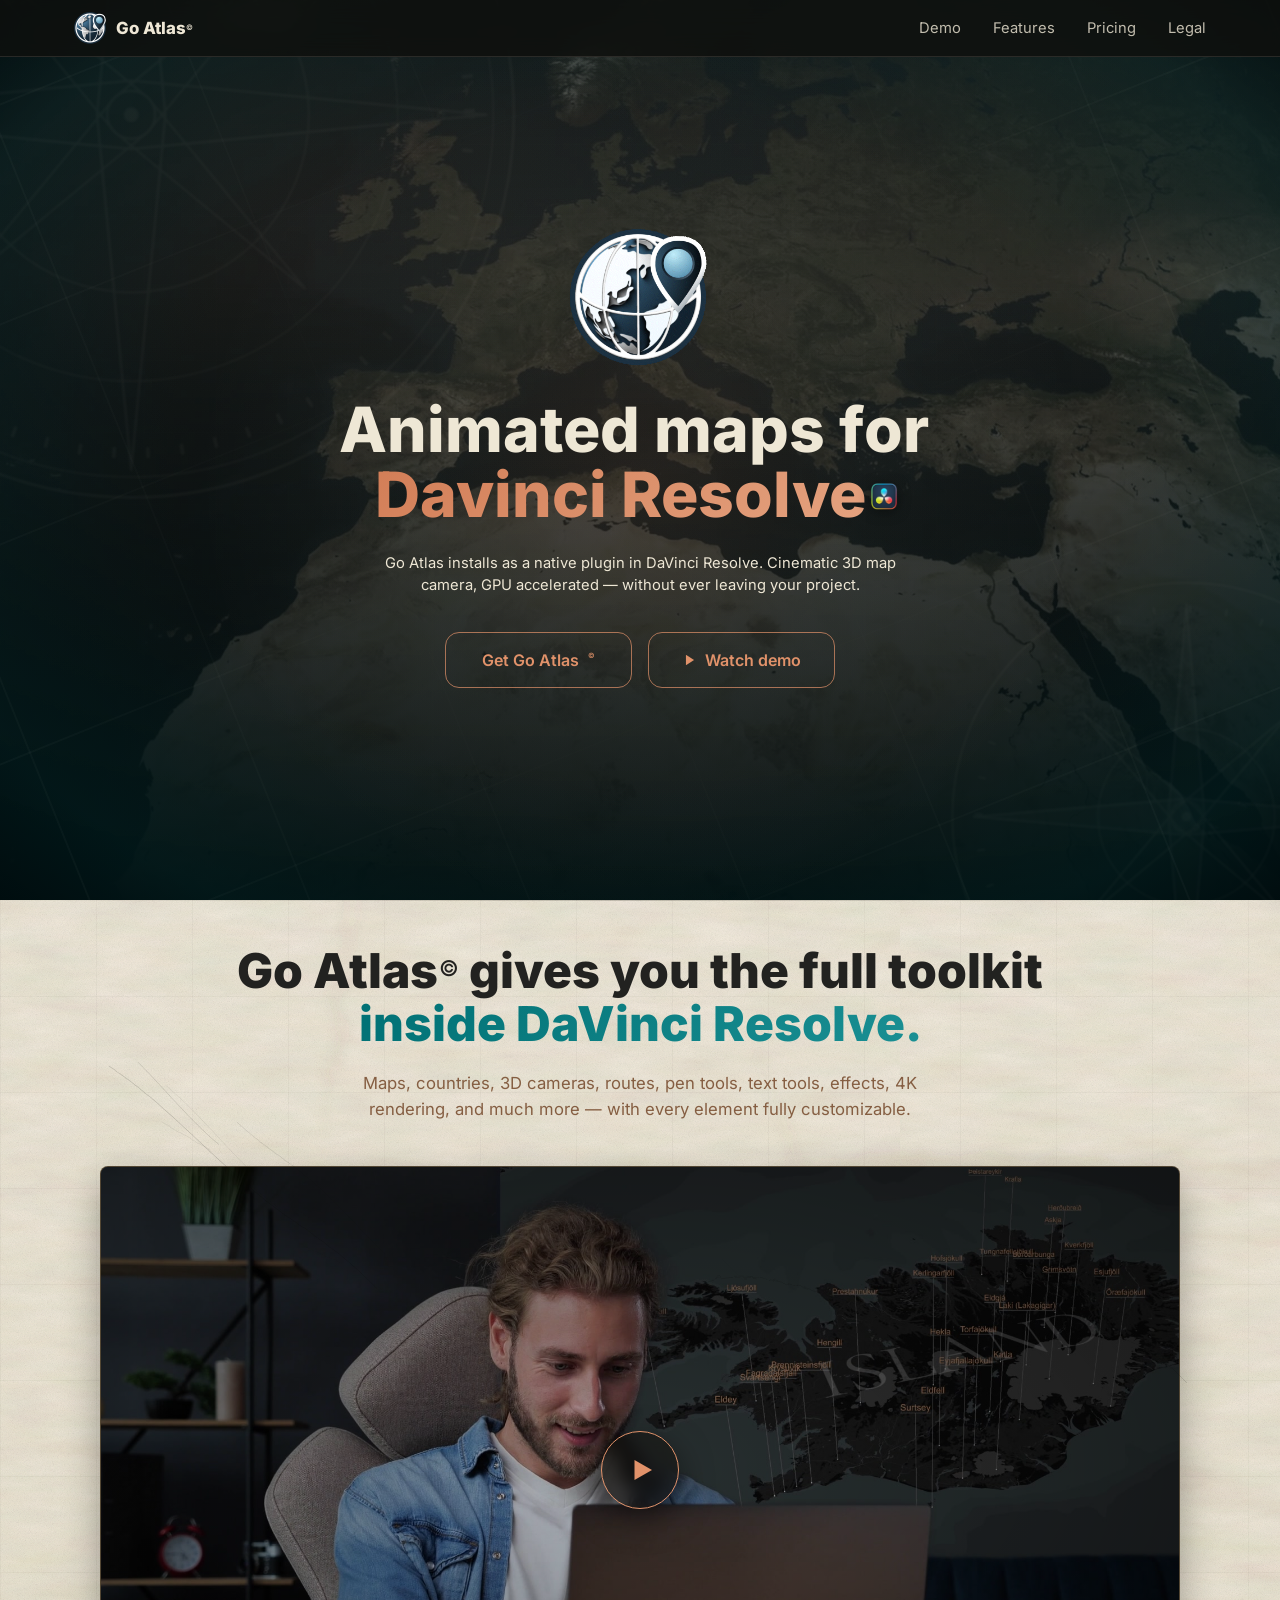
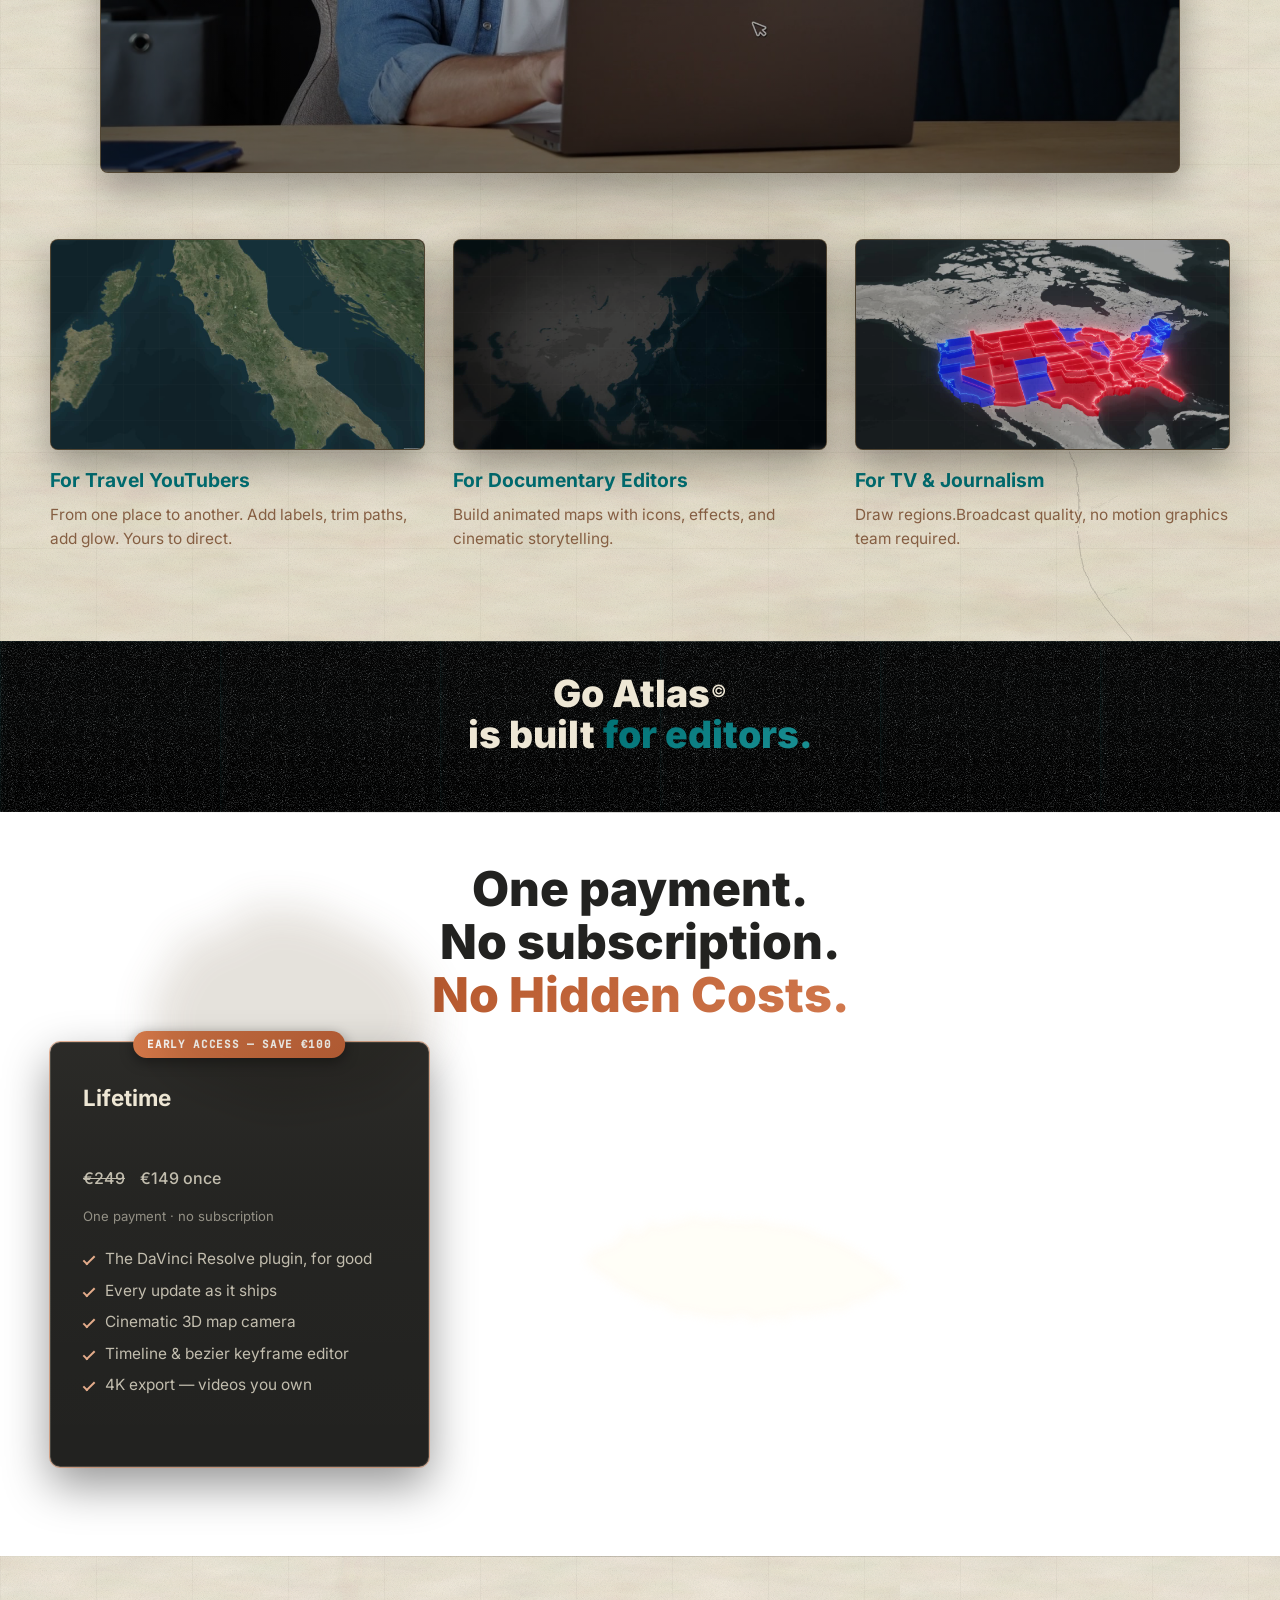
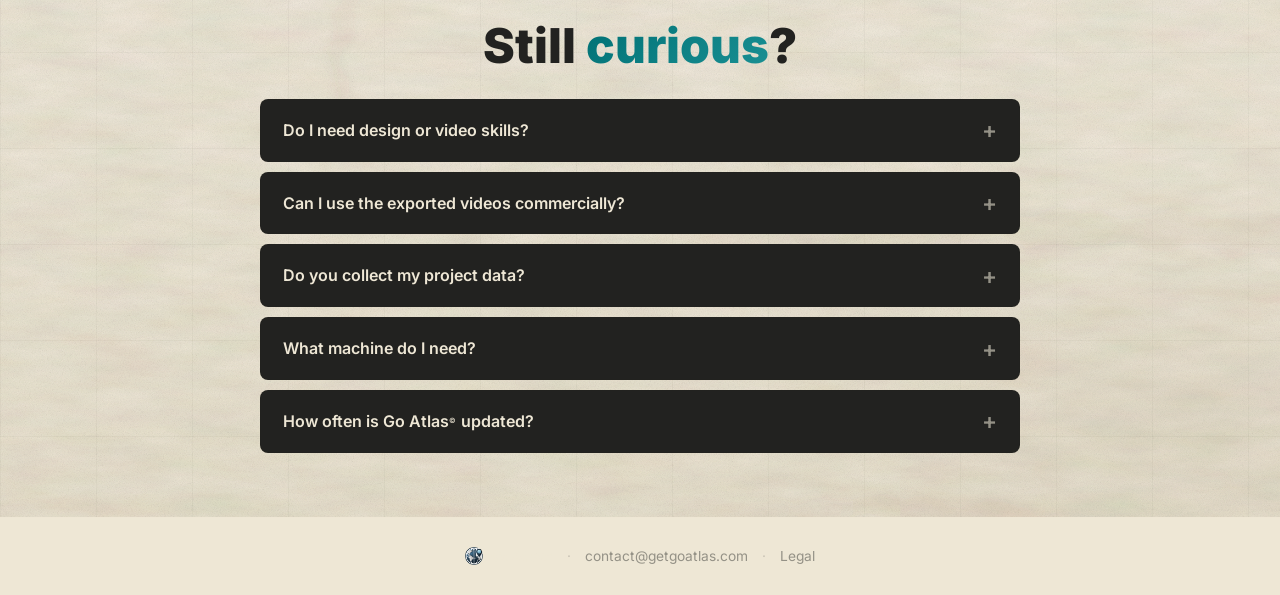
==== index.html @ cfa78ab5 "feat(pricing): one price, 249 EUR, first 30 licenses at 149 EUR Co-Authored-By: Claude Sonnet 5 <nor" ====
<!DOCTYPE html>
<html lang="en">
<head>
    <meta charset="UTF-8">
    <meta name="viewport" content="width=device-width, initial-scale=1.0">
    <title>Go Atlas — Animated maps, inside DaVinci Resolve</title>
    <meta name="description" content="Go Atlas is a native OpenFX plugin for DaVinci Resolve. Build animated maps inside your own timeline — cinematic 3D map camera, keyframes, routes and labels, 4K rendering.">

    <meta property="og:title" content="Go Atlas — The video editor for maps">
    <meta property="og:description" content="A native plugin for DaVinci Resolve. Animated maps on your own timeline — 3D camera, keyframes, routes, 4K.">
    <meta property="og:type" content="website">
    <meta property="og:url" content="https://getgoatlas.com">

    <link rel="canonical" href="https://getgoatlas.com">

    <!-- Structured data (JSON-LD) — helps Google + AI engines (Gemini / AI Overviews)
         understand and cite Go Atlas. Keep the FAQ answers in sync with the visible FAQ. -->
    <script type="application/ld+json">
    {
      "@context": "https://schema.org",
      "@graph": [
        {
          "@type": "Organization",
          "@id": "https://getgoatlas.com/#organization",
          "name": "Go Atlas",
          "url": "https://getgoatlas.com",
          "logo": "https://getgoatlas.com/assets/icone.png",
          "email": "contact@getgoatlas.com"
        },
        {
          "@type": "WebSite",
          "@id": "https://getgoatlas.com/#website",
          "url": "https://getgoatlas.com",
          "name": "Go Atlas",
          "inLanguage": "en",
          "publisher": { "@id": "https://getgoatlas.com/#organization" }
        },
        {
          "@type": "SoftwareApplication",
          "@id": "https://getgoatlas.com/#app",
          "name": "Go Atlas",
          "url": "https://getgoatlas.com",
          "applicationCategory": "MultimediaApplication",
          "applicationSubCategory": "Video Editor",
          "operatingSystem": "Windows 10, Windows 11",
          "description": "Go Atlas is a native OpenFX plugin for DaVinci Resolve. Build animated maps inside your own timeline - cinematic 3D map camera, keyframes, routes and labels, 4K rendering - without leaving your project.",
          "publisher": { "@id": "https://getgoatlas.com/#organization" },
          "offers": [
            {
              "@type": "Offer",
              "name": "Early Access - Lifetime",
              "category": "one-time",
              "price": "249",
              "priceCurrency": "EUR",
              "availability": "https://schema.org/LimitedAvailability",
              "url": "https://goatlas.lemonsqueezy.com/checkout/buy/dc22a797-22cb-4081-8000-efcf7ecd5afd"
            },
            {
              "@type": "Offer",
              "name": "Monthly",
              "category": "subscription",
              "price": "49",
              "priceCurrency": "EUR",
              "availability": "https://schema.org/OutOfStock",
              "url": "https://getgoatlas.com/#pricing"
            },
            {
              "@type": "Offer",
              "name": "Annual",
              "category": "subscription",
              "price": "360",
              "priceCurrency": "EUR",
              "availability": "https://schema.org/OutOfStock",
              "url": "https://getgoatlas.com/#pricing"
            }
          ]
        },
        {
          "@type": "FAQPage",
          "@id": "https://getgoatlas.com/#faq",
          "mainEntity": [
            {
              "@type": "Question",
              "name": "Do I need design or video skills?",
              "acceptedAnswer": {
                "@type": "Answer",
                "text": "If you've used any modern video editor — timeline, keyframes, export — you already know enough. Go Atlas© uses the same model, applied to maps."
              }
            },
            {
              "@type": "Question",
              "name": "Can I use the exported videos commercially?",
              "acceptedAnswer": {
                "@type": "Answer",
                "text": "Yes. You own your videos, commercially and without royalties. The map background is built from OpenStreetMap data served by MapTiler, so the small \u00a9 MapTiler \u00a9 OpenStreetMap contributors credit stays visible in the corner of every export — required by their licence. Everything else is yours."
              }
            },
            {
              "@type": "Question",
              "name": "Do you collect my project data?",
              "acceptedAnswer": {
                "@type": "Answer",
                "text": "No. Your projects stay on your machine. We don't upload, store, or analyse the content of your scenes — there is no server that could hold them. What we process is your licence key, a one-way hash identifying your machine, and support emails when you reach out. Map views you render are fetched from MapTiler, and routes from openrouteservice."
              }
            },
            {
              "@type": "Question",
              "name": "What machine do I need?",
              "acceptedAnswer": {
                "@type": "Answer",
                "text": "Go Atlas© is a real-time GPU-accelerated plugin that runs inside DaVinci Resolve, so it needs a creator-grade machine and a working Resolve installation. Minimum: DaVinci Resolve, Windows 10 64-bit, Intel i7-10700 / Ryzen 7 5700X, 16 GB RAM, NVIDIA RTX 3050 / AMD RX 6600, SSD with 5 GB free, and a stable internet connection for map tiles. Recommended: Windows 11 64-bit, Intel i7-13700+ / Ryzen 7 7700X, 32 GB RAM, NVIDIA RTX 4060+ / AMD RX 7600 XT, NVMe SSD with 10 GB free. Not supported: Windows 7/8, macOS, Linux, HDDs, integrated graphics, GTX 16xx or older."
              }
            },
            {
              "@type": "Question",
              "name": "How often is Go Atlas updated?",
              "acceptedAnswer": {
                "@type": "Answer",
                "text": "Frequently. Every release ships to every licence holder as soon as it's out, and an early-access licence includes updates for as long as Go Atlas© is published — there is nothing further to pay."
              }
            }
          ]
        }
      ]
    }
    </script>

    <link rel="icon" type="image/x-icon" href="assets/icon.ico">
    <link rel="icon" type="image/png" sizes="512x512" href="assets/icone.png">
    <link rel="apple-touch-icon" href="assets/icone.png">

    <link rel="preload" href="fonts/inter-latin.woff2" as="font" type="font/woff2" crossorigin>
    <link rel="stylesheet" href="fonts.css">

    <link rel="stylesheet" href="styles.css?v=20260629-player7">
</head>
<body>
    <a href="#main-content" class="skip-link">Skip to content</a>

    <div class="site-bg"></div>
    <div class="site-grid"></div>

    <nav class="nav" aria-label="Primary navigation">
        <div class="nav-inner">
            <a href="#home" class="nav-logo">
                <img src="assets/icone.png" alt="Go Atlas logo" class="logo-img" width="32" height="32" decoding="async">
                <span>Go Atlas<span class="brand-c">©</span></span>
            </a>

            <div class="nav-menu">
                <a href="#demo">Demo</a>
                <a href="#features">Features</a>
                <a href="#pricing">Pricing</a>
                <a href="documents/legal.html">Legal</a>
            </div>
            <button class="nav-toggle" type="button" aria-label="Toggle menu" aria-expanded="false">
                <span class="bar"></span>
            </button>
        </div>
    </nav>

    <main id="main-content">

    <!-- ========================================================== -->
    <!-- 1 — HERO                                                   -->
    <!-- ========================================================== -->
    <section class="hero" id="home">
        <div class="hero-video-bg" aria-hidden="true">
            <video autoplay muted loop playsinline preload="auto" data-lazy poster="assets/startup-background-poster.jpg">
                <source src="assets/startup-background.mp4" type="video/mp4">
            </video>
        </div>
        <div class="hero-veil"></div>
        <div class="hero-glow"></div>
        <div class="hero-grid" aria-hidden="true"></div>
        <div class="hero-compass" aria-hidden="true"></div>
        <div class="hero-compass-2" aria-hidden="true"></div>

        <div class="hero-content">
            <img src="assets/loading.gif" alt="Go Atlas animated logo" class="hero-logo" width="120" height="120">
            <h1 class="hero-title">
                <span class="hero-title-line">Animated maps for</span>
                <span class="hero-title-line hero-title-line--logo">
                    <span class="gradient-text">Davinci Resolve</span>
					<img src="assets/DaVinci_Resolve_Studio.png" alt="DaVinci Resolve" class="hero-title-logo" width="128" height="128" loading="eager" decoding="async">
                </span>
            </h1>

            <p class="hero-lead">
                Go Atlas installs as a native plugin in DaVinci Resolve. Cinematic 3D map camera, GPU accelerated &mdash; without ever leaving your project.
            </p>

            <div class="hero-cta">
                <a href="#pricing" class="btn-primary btn-lg">Get Go Atlas<span class="brand-c">©</span></a>
                <a href="#demo" class="btn-ghost btn-lg">
                    <svg width="14" height="14" viewBox="0 0 24 24" fill="currentColor" aria-hidden="true">
                        <polygon points="5 3 19 12 5 21 5 3"/>
                    </svg>
                    Watch demo
                </a>
            </div>
        </div>
    </section>

    <!-- ========================================================== -->
    <!-- 2 — ESSENCE (problem + demo + outputs/audiences merged)     -->
    <!-- ========================================================== -->
    <section class="essence" id="demo">
        <div class="section-intro">
            <h2 class="section-headline">
                Go Atlas<span class="brand-c">©</span> gives you the full toolkit<br>
                <span class="gradient-text gradient-text--teal">inside DaVinci Resolve.</span>
            </h2>
            <p class="section-lead">
                Maps, countries, 3D cameras, routes, pen tools, text tools, effects, 4K rendering,
                and much more — with every element fully customizable.
            </p>
        </div>

        <!-- Full product walkthrough — click-to-play with audio, replay on end -->
        <div class="demo-stage">
            <div class="walkthrough" data-walkthrough>
                <video
                    class="walkthrough-video"
                    src="assets/Walkthrough.mp4"
                    data-src-mobile="assets/Walkthrough-mobile.mp4"
                    playsinline
                    preload="none"
                    poster="assets/Walkthrough-poster.jpg"
                    aria-label="Full Go Atlas product walkthrough"
                ></video>

                <button class="walkthrough-overlay walkthrough-overlay--play" type="button" aria-label="Play the full product walkthrough">
                    <span class="walkthrough-icon">
                        <svg width="30" height="30" viewBox="0 0 24 24" fill="currentColor" aria-hidden="true">
                            <polygon points="6 4 20 12 6 20 6 4"/>
                        </svg>
                    </span>
                </button>

                <div class="walkthrough-overlay walkthrough-overlay--replay">
                    <button class="walkthrough-replay-btn" type="button" aria-label="Replay the walkthrough">
                        <span class="walkthrough-icon">
                            <svg width="26" height="26" viewBox="0 0 24 24" fill="none" stroke="currentColor" stroke-width="2" stroke-linecap="round" stroke-linejoin="round" aria-hidden="true">
                                <path d="M3 12a9 9 0 1 0 3-6.7L3 8"/>
                                <polyline points="3 3 3 8 8 8"/>
                            </svg>
                        </span>
                    </button>
                    <a href="#pricing" class="btn-primary walkthrough-cta">Get Go Atlas<span class="brand-c">©</span></a>
                </div>

                <!-- Custom YouTube-style control bar -->
                <div class="wt-controls">
                    <div class="wt-progress" role="slider" aria-label="Seek" tabindex="0" aria-valuemin="0" aria-valuemax="100" aria-valuenow="0">
                        <div class="wt-progress-track">
                            <div class="wt-progress-buffered"></div>
                            <div class="wt-progress-played"></div>
                            <div class="wt-progress-thumb"></div>
                        </div>
                    </div>
                    <div class="wt-controls-row">
                        <div class="wt-controls-left">
                            <button class="wt-btn wt-play" type="button" aria-label="Play / pause">
                                <svg class="wt-ic-play" viewBox="0 0 24 24" fill="currentColor" aria-hidden="true"><path d="M8 5v14l11-7z"/></svg>
                                <svg class="wt-ic-pause" viewBox="0 0 24 24" fill="currentColor" aria-hidden="true"><path d="M6 5h4v14H6zM14 5h4v14h-4z"/></svg>
                            </button>
                            <div class="wt-volume">
                                <button class="wt-btn wt-mute" type="button" aria-label="Mute / unmute">
                                    <svg class="wt-ic-volume" viewBox="0 0 24 24" fill="currentColor" aria-hidden="true"><path d="M3 10v4h4l5 5V5L7 10H3zm13.5 2a4.5 4.5 0 0 0-2.5-4.03v8.06A4.5 4.5 0 0 0 16.5 12zM14 3.23v2.06a7 7 0 0 1 0 13.42v2.06a9 9 0 0 0 0-17.54z"/></svg>
                                    <svg class="wt-ic-muted" viewBox="0 0 24 24" fill="currentColor" aria-hidden="true"><path d="M16.5 12A4.5 4.5 0 0 0 14 7.97v2.21l2.45 2.45c.03-.2.05-.41.05-.63zM19 12c0 .94-.2 1.82-.54 2.64l1.51 1.51A8.8 8.8 0 0 0 21 12a9 9 0 0 0-7-8.77v2.06A7 7 0 0 1 19 12zM4.27 3 3 4.27 7.73 9H3v6h4l5 5v-6.73l4.25 4.25c-.67.52-1.42.93-2.25 1.18v2.06a9 9 0 0 0 3.69-1.81L19.73 21 21 19.73 4.27 3zM12 4 9.91 6.09 12 8.18V4z"/></svg>
                                </button>
                                <input class="wt-volume-slider" type="range" min="0" max="100" value="100" step="1" aria-label="Volume">
                            </div>
                            <span class="wt-time"><span class="wt-time-current">0:00</span> / <span class="wt-time-duration">0:00</span></span>
                        </div>
                        <div class="wt-controls-right">
                            <button class="wt-btn wt-fullscreen" type="button" aria-label="Fullscreen">
                                <svg class="wt-ic-enter" viewBox="0 0 24 24" fill="currentColor" aria-hidden="true"><path d="M7 14H5v5h5v-2H7v-3zm-2-4h2V7h3V5H5v5zm12 7h-3v2h5v-5h-2v3zM14 5v2h3v3h2V5h-5z"/></svg>
                                <svg class="wt-ic-exit" viewBox="0 0 24 24" fill="currentColor" aria-hidden="true"><path d="M5 16h3v3h2v-5H5v2zm3-8H5v2h5V5H8v3zm6 11h2v-3h3v-2h-5v5zm2-11V5h-2v5h5V8h-3z"/></svg>
                            </button>
                        </div>
                    </div>
                </div>
            </div>
        </div>

        <!-- 3 outputs with audience labels -->
        <div class="outputs-grid">
            <article class="output-card">
                <span class="output-audience">
                    <span class="output-label-mobile">Travel</span>
                </span>
                <div class="video-placeholder video-placeholder--16x9 has-video" data-lightbox-video>
                    <video
                        src="assets/Travel.mp4"
                        data-src-mobile="assets/Travel-mobile.mp4"
                        data-lazy muted loop playsinline
                        preload="none"
                        poster="assets/Travel-poster.jpg"
                        aria-label="Animated travel route from Rome to Pisa"
                    ></video>
                </div>
                <h3>
                    <span class="output-title-desktop">For Travel YouTubers</span>
                    <span class="output-title-mobile">Travel</span>
                </h3>
                <p>From one place to another. Add labels, trim paths, add glow. Yours to direct.</p>
            </article>

            <article class="output-card">
                <span class="output-audience">
                    <span class="output-label-mobile">Documentary</span>
                </span>
                <div class="video-placeholder video-placeholder--16x9 has-video" data-lightbox-video>
                    <video
                        src="assets/Documentary.mp4"
                        data-src-mobile="assets/Documentary-mobile.mp4"
                        data-lazy muted loop playsinline
                        preload="none"
                        poster="assets/Documentary-poster.jpg"
                        aria-label="Documentary geography animation"
                    ></video>
                </div>
                <h3>
                    <span class="output-label-desktop">For Documentary Editors</span>
                    <span class="output-title-mobile">Documentary</span>
                </h3>
                <p>Build animated maps with icons, effects, and cinematic storytelling.</p>
            </article>

            <article class="output-card">
                <span class="output-audience">
                    <span class="output-label-mobile">News</span>
                </span>
                <div class="video-placeholder video-placeholder--16x9 has-video" data-lightbox-video>
                    <video
                        src="assets/News.mp4"
                        data-src-mobile="assets/News-mobile.mp4"
                        data-lazy muted loop playsinline
                        preload="none"
                        poster="assets/News-poster.jpg"
                        aria-label="News explainer animation"
                    ></video>
                </div>
                <h3>
                    <span class="output-title-desktop">For TV &amp; Journalism</span>
                    <span class="output-title-mobile">News</span>
                </h3>
                <p>Draw regions.Broadcast quality, no motion graphics team required.</p>
            </article>
        </div>
    </section>

    <!-- ========================================================== -->
    <!-- 3 — FEATURE BENTO                                           -->
    <!-- ========================================================== -->
    <section class="bento" id="features">
        <div class="section-intro">
            <h2 class="section-headline">Go Atlas<span class="brand-c">©</span><br>is built <span class="gradient-text gradient-text--teal">for editors.</span></h2>
        </div>

        <div class="bento-grid">
            <!-- Row 1: KF editor + Camera (top "editor area") -->

        </div>
    </section>

    <!-- ========================================================== -->
    <!-- 4 — PRICING                                                 -->
    <!-- ========================================================== -->
    <section id="pricing" class="pricing">
        <div class="section-intro">
            <h2 class="section-headline">
                One payment.<br>
                No subscription.<br>
                <span class="gradient-text">No Hidden Costs.</span>
            </h2>
        </div>
        <div class="pricing-grid pricing-grid--single">
            <a
                href="https://goatlas.lemonsqueezy.com/checkout/buy/dc22a797-22cb-4081-8000-efcf7ecd5afd?checkout[discount_code]=K5MJY5MA"
                class="pricing-card pricing-card--early"
                data-checkout="early"
            >
                <span class="pricing-badge pricing-badge--early">Early access &mdash; save &euro;100</span>
                <h3>Lifetime<span class="seats-left" data-seats hidden></span></h3>
                <div class="price"><span class="price-was" data-price-full>&euro;249</span> <span data-price-early>&euro;149</span><span> once</span></div>
                <p class="price-note">One payment &middot; no subscription</p>
                <ul class="pricing-features">
                    <li>The DaVinci Resolve plugin, for good</li>
                    <li>Every update as it ships</li>
                    <li>Cinematic 3D map camera</li>
                    <li>Timeline &amp; bezier keyframe editor</li>
                    <li>4K export &mdash; videos you own</li>
                </ul>
            </a>
        </div>

    </section>

    <!-- ========================================================== -->
    <!-- 5 — CLOSE (FAQ + Final CTA merged)                          -->
    <!-- ========================================================== -->
    <section class="close" id="faq">
        <div class="section-intro">
            <h2 class="section-headline">Still <span class="gradient-text gradient-text--teal">curious</span>?</h2>
        </div>

        <div class="faq-list">
            <details class="faq-item">
                <summary>Do I need design or video skills?</summary>
                <p>If you've used any modern video editor — timeline, keyframes, export — you already know enough. Go Atlas<span class="brand-c">©</span> uses the same model, applied to maps.</p>
            </details>

            <details class="faq-item">
                <summary>Can I use the exported videos commercially?</summary>
                <p>Yes. You own your videos, commercially and without royalties. The map background is built from OpenStreetMap data served by MapTiler, so the small &copy;&nbsp;MapTiler &copy;&nbsp;OpenStreetMap contributors credit stays visible in the corner of every export &mdash; required by their licence. Everything else is yours.</p>
            </details>

            <details class="faq-item">
                <summary>Do you collect my project data?</summary>
                <p>No. Your projects stay on your machine. We don't upload, store, or analyse the content of your scenes &mdash; there is no server that could hold them. What we process is your licence key, a one-way hash identifying your machine, and support emails when you reach out. Map views you render are fetched from MapTiler, and routes from openrouteservice. Every field, and what we deliberately do not collect, is listed in our <a href="documents/legal.html#privacy" style="color: var(--text); text-decoration: underline;">Privacy Policy</a>.</p>
            </details>

            <details class="faq-item">
                <summary>What machine do I need?</summary>
                <p>Go Atlas<span class="brand-c">©</span> is a real-time GPU-accelerated plugin that runs inside DaVinci Resolve, so it needs a working Resolve installation and a creator-grade machine, not a budget office laptop.</p>

                <div class="specs-table-wrap">
                    <table class="specs-table">
                        <thead>
                            <tr>
                                <th></th>
                                <th><span class="spec-tier spec-tier--min">Minimum</span></th>
                                <th><span class="spec-tier spec-tier--rec">Recommended</span></th>
                            </tr>
                        </thead>
                        <tbody>
                            <tr>
                                <th scope="row">Host</th>
                                <td colspan="2">DaVinci Resolve (sold separately by Blackmagic Design)</td>
                            </tr>
                            <tr>
                                <th scope="row">OS</th>
                                <td>Windows 10 64-bit</td>
                                <td>Windows 11 64-bit</td>
                            </tr>
                            <tr>
                                <th scope="row">CPU</th>
                                <td>Intel i7-10700 / Ryzen 7 5700X</td>
                                <td>Intel i7-13700+ / Ryzen 7 7700X</td>
                            </tr>
                            <tr>
                                <th scope="row">RAM</th>
                                <td>16 GB</td>
                                <td>32 GB</td>
                            </tr>
                            <tr>
                                <th scope="row">GPU</th>
                                <td>NVIDIA RTX 3050 / AMD RX 6600</td>
                                <td>NVIDIA RTX 4060+ / AMD RX 7600 XT</td>
                            </tr>
                            <tr>
                                <th scope="row">Storage</th>
                                <td>SSD, 5 GB free</td>
                                <td>NVMe SSD, 10 GB free</td>
                            </tr>
                            <tr>
                                <th scope="row">Network</th>
                                <td colspan="2">Stable internet connection (map tiles)</td>
                            </tr>
                        </tbody>
                    </table>
                </div>

                <p class="specs-unsupported">
                    <span class="spec-tier spec-tier--no">Not supported</span>
                    Windows&nbsp;7/8, macOS, Linux, HDDs, integrated graphics, GTX&nbsp;16xx&nbsp;or&nbsp;older.
                </p>
            </details>

            <details class="faq-item">
                <summary>How often is Go Atlas<span class="brand-c">©</span> updated?</summary>
                <p>Frequently. Every release ships to every licence holder as soon as it's out, and an early-access licence includes updates for as long as Go Atlas<span class="brand-c">©</span> is published &mdash; there is nothing further to pay.</p>
            </details>
        </div>

    </section>

    </main>

    <footer class="footer">
        <div class="footer-row">
            <a href="#home" class="footer-brand">
                <img src="assets/icone.png" alt="Go Atlas logo" class="logo-img" width="32" height="32" decoding="async">
                <span>Go Atlas<span class="brand-c">©</span></span>
            </a>
            <span class="footer-sep" aria-hidden="true">·</span>
            <a href="mailto:contact@getgoatlas.com" class="footer-link">contact@getgoatlas.com</a>
            <span class="footer-sep" aria-hidden="true">·</span>
            <a href="documents/legal.html" class="footer-link">Legal</a>
        </div>
    </footer>

    <script src="script.js?v=20260629-player7"></script>
</body>
</html>
---- fonts.css ----
/* Web fonts, served from this site rather than from Google.
 *
 * POURQUOI PAS GOOGLE FONTS. Un <link> vers fonts.googleapis.com fait partir l'adresse IP de
 * chaque visiteur chez Google avant qu'il ait cliqué quoi que ce soit. Un tribunal allemand
 * (LG München I, 3 O 17493/20, 2022) a jugé que cela suffisait à violer le RGPD, et la page
 * « Privacy » de ce site promet qu'aucun traqueur ne suit le visiteur. Deux fichiers hébergés
 * ici tiennent la promesse ; un <link> vers Google la démentait dans le même chargement.
 *
 * QUATRE FICHIERS POUR HUIT GRAISSES. Inter et JetBrains Mono sont des polices VARIABLES : le
 * même fichier porte tout l'axe de graisse. Google servait déjà les mêmes octets pour 400, 500,
 * 600, 700, 800 et 900 — vérifié en comparant les empreintes des seize fichiers téléchargés, qui
 * n'en faisaient que quatre. D'où `font-weight` en INTERVALLE et non en valeur : écrire six
 * règles pointant le même fichier ferait télécharger six fois la même chose.
 *
 * LES DEUX SOUS-ENSEMBLES. `latin` couvre l'anglais ; `latin-ext` porte les accents et l'euro
 * des mentions légales françaises. Les cinq autres que Google propose (cyrillique, grec,
 * vietnamien) ne sont pas téléchargés : le navigateur ne charge un fichier que si la page
 * contient un caractère de sa plage, donc les inclure ne coûtait rien au visiteur — mais les
 * omettre garde le dépôt honnête sur ce qu'il embarque. 180 Ko au total.
 *
 * `font-display: swap` est conservé tel que Google le servait : le texte s'affiche
 * immédiatement dans la police de repli, puis bascule. Un titre invisible pendant trois
 * secondes est pire qu'un titre qui change de police.
 */

/* Inter — latin */
@font-face {
    font-family: 'Inter';
    font-style: normal;
    font-weight: 400 900;
    font-display: swap;
    src: url(fonts/inter-latin.woff2) format('woff2');
    unicode-range: U+0000-00FF, U+0131, U+0152-0153, U+02BB-02BC, U+02C6, U+02DA, U+02DC, U+0304, U+0308, U+0329, U+2000-206F, U+20AC, U+2122, U+2191, U+2193, U+2212, U+2215, U+FEFF, U+FFFD;
}

/* Inter — latin-ext */
@font-face {
    font-family: 'Inter';
    font-style: normal;
    font-weight: 400 900;
    font-display: swap;
    src: url(fonts/inter-latin-ext.woff2) format('woff2');
    unicode-range: U+0100-02BA, U+02BD-02C5, U+02C7-02CC, U+02CE-02D7, U+02DD-02FF, U+0304, U+0308, U+0329, U+1D00-1DBF, U+1E00-1E9F, U+1EF2-1EFF, U+2020, U+20A0-20AB, U+20AD-20C0, U+2113, U+2C60-2C7F, U+A720-A7FF;
}

/* JetBrains Mono — latin */
@font-face {
    font-family: 'JetBrains Mono';
    font-style: normal;
    font-weight: 400 500;
    font-display: swap;
    src: url(fonts/jetbrains-mono-latin.woff2) format('woff2');
    unicode-range: U+0000-00FF, U+0131, U+0152-0153, U+02BB-02BC, U+02C6, U+02DA, U+02DC, U+0304, U+0308, U+0329, U+2000-206F, U+20AC, U+2122, U+2191, U+2193, U+2212, U+2215, U+FEFF, U+FFFD;
}

/* JetBrains Mono — latin-ext */
@font-face {
    font-family: 'JetBrains Mono';
    font-style: normal;
    font-weight: 400 500;
    font-display: swap;
    src: url(fonts/jetbrains-mono-latin-ext.woff2) format('woff2');
    unicode-range: U+0100-02BA, U+02BD-02C5, U+02C7-02CC, U+02CE-02D7, U+02DD-02FF, U+0304, U+0308, U+0329, U+1D00-1DBF, U+1E00-1E9F, U+1EF2-1EFF, U+2020, U+20A0-20AB, U+20AD-20C0, U+2113, U+2C60-2C7F, U+A720-A7FF;
}
---- styles.css ----
/* ==========================================================
   Go Atlas — Landing Page Styles
   The video editor for maps.
   ========================================================== */

/* ===== Variables ===== */
/* Editorial cartography palette: charcoal ink, aged paper, one amber accent. */
:root {
    --bg: #1a1a18;
    --bg-elevated: #2b2a28;
    --bg-elevated-strong: #222220;
    --bg-subtle: #35342f;

    --paper: #eee7d5;
    --paper-bright: #f5efe1;
    --paper-dim: #b2ada0;
    --charcoal: #272725;
    --section-ink: #272725;
    --section-copy: #53514c;
    --section-muted: #7b786f;

    --border: rgba(233, 221, 200, 0.10);
    --border-strong: rgba(233, 221, 200, 0.22);
    --rule: rgba(233, 221, 200, 0.14);

    /* Warm neutrals derived from the raisin↔eggshell axis (on-palette) */
    --text: #eee7d5;
    --text-secondary: #c2bdae;
    --text-muted: #949186;

    /* Pale-copper accent + Skobeloff teal (editorial palette) */
    --accent: #e1926a;
    /* Warm sepia-brown — muted orange for text on LIGHT (eggshell), matches the paper. */
    --accent-deep: #855e42;
    --accent-2: #e4ac8b;
    --accent-bright: #e9c9b4;
    --accent-glow: rgba(225, 146, 106, 0.16);
    --teal: #007074;
    --teal-bright: #1a9094;
    --ink: #c6a678;
    --evidence-border: rgba(198, 166, 120, 0.34);

    /* Smooth gradients — 2 stops, no rainbow */
    --grad-warm: linear-gradient(140deg, #d27d56 0%, #e5a380 100%);
    /* Deeper copper for accent text on LIGHT (eggshell) backgrounds — more punch. */
    --grad-warm-deep: linear-gradient(140deg, #b5572c 0%, #d2794e 100%);
    /* Teal accent text — alternates with copper on light sections. */
    --grad-teal: linear-gradient(140deg, #007074 0%, #1a9094 100%);
    --grad-headline: linear-gradient(95deg, #e8dac3 0%, #e0a35b 100%);

    --radius: 8px;
    --radius-lg: 14px;
    --max-width: 1180px;
    --page-pad: clamp(16px, 3vw, 28px);
    --shadow-soft: 0 16px 38px rgba(0, 0, 0, 0.32);
    --shadow-strong: 0 28px 72px rgba(0, 0, 0, 0.54);
    --nav-height: 64px;

    /* Vertical rhythm tokens — used everywhere for consistent spacing */
    --space-section-y: clamp(56px, 7vw, 96px);
    --space-block-y: clamp(28px, 3.4vw, 48px);
    --space-stack-y: clamp(14px, 1.6vw, 22px);
}

/* ===== Reset & Base ===== */
*,
*::before,
*::after {
    box-sizing: border-box;
    margin: 0;
    padding: 0;
}

html {
    scroll-behavior: smooth;
    scroll-padding-top: 56px; /* = real nav height (logo 32 + padding 2×12): anchors tuck right under the nav, no leftover band of the previous section */
    -webkit-font-smoothing: antialiased;
    min-height: 100%;
    background:
        radial-gradient(ellipse at top, rgba(225, 146, 106, 0.08), transparent 36%),
        linear-gradient(180deg, #272725 0%, #1c1c1a 34%, #eee7d5 34%, #e3dcc8 100%);
    background-color: #eee7d5;
    overflow-x: hidden;
}

body {
    font-family: 'Inter', 'Segoe UI', Roboto, Helvetica, Arial, sans-serif;
    background:
        radial-gradient(ellipse at top, rgba(225, 146, 106, 0.08), transparent 36%),
        linear-gradient(180deg, #272725 0%, #1c1c1a 34%, #eee7d5 34%, #e3dcc8 100%);
    background-color: #eee7d5;
    background-attachment: fixed;
    color: var(--text);
    line-height: 1.55;
    letter-spacing: 0;
    overflow-x: hidden;
    position: relative;
    min-height: 100svh;
}

a {
    color: inherit;
    text-decoration: none;
}

a:focus-visible,
button:focus-visible,
summary:focus-visible {
    outline: 2px solid var(--accent-2);
    outline-offset: 2px;
}

img {
    max-width: 100%;
    display: block;
}

section {
    padding-top: var(--space-section-y);
    padding-bottom: var(--space-section-y);
    padding-left: var(--page-pad);
    padding-right: var(--page-pad);
    position: relative;
    z-index: 2;
}

main > section:not(.hero) {
    color: var(--section-ink);
    --text: var(--section-ink);
    --text-secondary: var(--section-copy);
    --text-muted: var(--section-muted);
    --border: rgba(40, 35, 27, 0.14);
    --border-strong: rgba(40, 35, 27, 0.26);
    --rule: rgba(40, 35, 27, 0.18);
    background:
        url("data:image/svg+xml;utf8,<svg xmlns='http://www.w3.org/2000/svg' width='1800' height='1800' viewBox='0 0 1800 1800'><defs><filter id='stain'><feTurbulence type='fractalNoise' baseFrequency='0.018' numOctaves='3' seed='37'/><feDisplacementMap in='SourceGraphic' scale='54'/><feGaussianBlur stdDeviation='42'/></filter><filter id='edge'><feTurbulence type='fractalNoise' baseFrequency='0.085' numOctaves='3' seed='9'/><feDisplacementMap in='SourceGraphic' scale='10'/></filter><filter id='rub'><feTurbulence type='fractalNoise' baseFrequency='0.055' numOctaves='4' seed='22'/><feDisplacementMap in='SourceGraphic' scale='26'/><feGaussianBlur stdDeviation='7'/></filter><filter id='soft'><feGaussianBlur stdDeviation='18'/></filter></defs><g filter='url(%23stain)' opacity='0.10'><path d='M92 238 C162 72 424 84 548 224 C674 366 548 590 350 620 C144 650 18 438 92 238Z' fill='%23624d30'/><path d='M1168 228 C1294 64 1602 152 1656 382 C1706 594 1430 692 1248 570 C1080 458 1054 374 1168 228Z' fill='%23fff1d4'/><path d='M564 1280 C706 1076 1068 1118 1166 1322 C1254 1506 1012 1692 742 1620 C552 1568 430 1462 564 1280Z' fill='%236a5638'/></g><g filter='url(%23edge)' fill='none' stroke-linecap='round' stroke-linejoin='round'><path d='M166 176 C238 228 294 304 370 356 C420 390 470 410 548 482' stroke='%23201811' stroke-width='1.15' opacity='0.13'/><path d='M170 170 C244 220 300 296 376 348 C428 382 478 402 556 474' stroke='%23fff4df' stroke-width='0.68' opacity='0.085'/><path d='M262 270 L226 250 M348 354 L314 328 M462 424 L426 404' stroke='%23201811' stroke-width='0.62' opacity='0.075'/></g><g filter='url(%23edge)' fill='none' stroke-linecap='round' stroke-linejoin='round'><path d='M1040 842 C1136 822 1214 890 1294 930 C1374 972 1480 960 1586 1038' stroke='%23201811' stroke-width='0.98' opacity='0.105'/><path d='M1044 836 C1140 814 1222 880 1302 922 C1380 964 1488 950 1592 1028' stroke='%23fff4df' stroke-width='0.58' opacity='0.065'/></g><g filter='url(%23rub)' opacity='0.115'><path d='M718 310 C840 250 1036 302 1122 410 C1002 474 806 452 718 310Z' fill='%23fff4df'/><path d='M244 1162 C388 1086 602 1130 710 1264 C554 1328 344 1308 244 1162Z' fill='%23624d30'/></g><g fill='none' stroke='%23201811' stroke-linecap='round' stroke-linejoin='round' opacity='0.085'><path d='M1380 178 C1416 244 1374 308 1426 374 C1460 416 1514 426 1546 484' stroke-width='0.86'/><path d='M1404 224 L1452 200 M1414 372 L1464 356' stroke-width='0.48'/></g><g filter='url(%23soft)' opacity='0.075'><path d='M848 744 C908 724 1002 742 1050 788 C984 816 900 806 848 744Z' fill='%23604b30'/></g></svg>"),
        url("data:image/svg+xml;utf8,<svg xmlns='http://www.w3.org/2000/svg' width='360' height='360' viewBox='0 0 360 360'><filter id='grain'><feTurbulence type='fractalNoise' baseFrequency='0.95' numOctaves='3' seed='19' stitchTiles='stitch'/><feColorMatrix type='saturate' values='0'/><feComponentTransfer><feFuncA type='table' tableValues='0 0.22'/></feComponentTransfer></filter><rect width='360' height='360' filter='url(%23grain)' opacity='0.50'/></svg>"),
        linear-gradient(rgba(40, 35, 27, 0.035) 1px, transparent 1px),
        linear-gradient(90deg, rgba(40, 35, 27, 0.03) 1px, transparent 1px),
        linear-gradient(180deg, var(--paper-bright) 0%, var(--paper) 100%);
    background-size: min(1800px, 165vw) auto, 360px 360px, 96px 96px, 96px 96px, auto;
    background-position: 50% 8%, 0 0, 0 0, 0 0, 0 0;
    background-repeat: no-repeat, repeat, repeat, repeat, no-repeat;
    background-blend-mode: multiply, soft-light, multiply, multiply, normal;
}

main {
    position: relative;
}

main::before {
    content: "";
    position: absolute;
    top: 100svh;
    left: 0;
    right: 0;
    bottom: 0;
    z-index: 20;
    pointer-events: none;
    background:
        url("data:image/svg+xml;utf8,<svg xmlns='http://www.w3.org/2000/svg' width='460' height='380' viewBox='0 0 460 380'><defs><filter id='r'><feTurbulence type='fractalNoise' baseFrequency='0.075' numOctaves='3' seed='12'/><feDisplacementMap in='SourceGraphic' scale='7'/></filter></defs><g filter='url(%23r)' fill='none' stroke-linecap='round' stroke-linejoin='round'><path d='M46 54 C112 96 170 164 244 224 C286 258 330 278 386 336' stroke='%2317110c' stroke-width='1.08' opacity='0.18'/><path d='M82 48 C118 84 148 122 186 154' stroke='%2317110c' stroke-width='0.82' opacity='0.19'/><path d='M118 78 C182 132 214 190 300 246' stroke='%2317110c' stroke-width='0.52' opacity='0.15'/><path d='M210 126 C244 158 282 178 320 214 C348 240 368 264 396 292' stroke='%2317110c' stroke-width='0.72' opacity='0.17'/><path d='M68 182 C116 210 158 226 206 264' stroke='%2317110c' stroke-width='0.42' opacity='0.10'/><path d='M174 160 L112 124 M266 238 L224 204 M340 304 L292 282' stroke='%2317110c' stroke-width='0.64' opacity='0.13'/><path d='M50 50 C116 92 174 160 248 220 C290 254 334 274 390 332' stroke='%23fff5df' stroke-width='0.42' opacity='0.075'/></g></svg>") 8% 125px / 360px 297px no-repeat,
        url("data:image/svg+xml;utf8,<svg xmlns='http://www.w3.org/2000/svg' width='780' height='360' viewBox='0 0 780 360'><defs><filter id='t'><feTurbulence type='fractalNoise' baseFrequency='0.055' numOctaves='3' seed='23'/><feDisplacementMap in='SourceGraphic' scale='13'/></filter></defs><g filter='url(%23t)' fill='none' stroke-linecap='round' stroke-linejoin='round'><path d='M54 126 C146 78 232 136 338 158 C452 182 522 136 642 184 C696 206 724 226 748 252' stroke='%2317110c' stroke-width='1.1' opacity='0.18'/><path d='M58 118 C152 72 238 130 344 152 C456 174 528 130 648 176 C704 198 732 218 756 244' stroke='%23fff4dc' stroke-width='0.62' opacity='0.095'/><path d='M132 112 L104 84 M292 154 L270 116 M438 164 L466 126 M626 184 L660 150' stroke='%2317110c' stroke-width='0.58' opacity='0.10'/></g></svg>") 90% 300px / 560px 258px no-repeat,
        url("data:image/svg+xml;utf8,<svg xmlns='http://www.w3.org/2000/svg' width='880' height='520' viewBox='0 0 880 520'><defs><filter id='a'><feTurbulence type='fractalNoise' baseFrequency='0.027' numOctaves='5' seed='44'/><feDisplacementMap in='SourceGraphic' scale='76'/><feGaussianBlur stdDeviation='28'/></filter><filter id='edge'><feTurbulence type='fractalNoise' baseFrequency='0.07' numOctaves='3' seed='45'/><feDisplacementMap in='SourceGraphic' scale='18'/><feGaussianBlur stdDeviation='10'/></filter></defs><g filter='url(%23a)' opacity='0.092'><path d='M36 206 C112 28 374 36 530 124 C666 202 814 228 846 344 C722 474 486 456 334 416 C174 374 -34 356 36 206Z' fill='%236b5538'/><path d='M126 264 C220 118 488 146 690 228 C790 270 824 338 750 414 C572 502 286 452 126 264Z' fill='%23fff3d6' opacity='0.58'/></g><g filter='url(%23edge)' opacity='0.06'><path d='M58 236 C198 112 440 132 622 210 C752 268 802 318 774 384 C612 312 444 302 274 330 C146 350 80 320 58 236Z' fill='%234f3d27'/></g></svg>") 72% 820px / 760px 449px no-repeat,
        url("data:image/svg+xml;utf8,<svg xmlns='http://www.w3.org/2000/svg' width='340' height='500' viewBox='0 0 340 500'><defs><filter id='f'><feTurbulence type='fractalNoise' baseFrequency='0.09' numOctaves='2' seed='33'/><feDisplacementMap in='SourceGraphic' scale='7'/></filter></defs><g filter='url(%23f)' fill='none' stroke-linecap='round'><path d='M180 36 C210 92 172 146 214 212 C244 258 284 282 292 344' stroke='%2317110c' stroke-width='1.05' opacity='0.20'/><path d='M184 34 C216 90 178 144 220 208 C250 254 290 278 298 340' stroke='%23fff4dc' stroke-width='0.58' opacity='0.11'/><path d='M204 112 L240 92 M214 218 L250 204 M274 300 L310 284' stroke='%2317110c' stroke-width='0.55' opacity='0.13'/></g></svg>") 92% 1120px / 280px 412px no-repeat,
        url("data:image/svg+xml;utf8,<svg xmlns='http://www.w3.org/2000/svg' width='760' height='620' viewBox='0 0 760 620'><defs><filter id='s' x='-30%' y='-30%' width='160%' height='160%'><feTurbulence type='fractalNoise' baseFrequency='0.017' numOctaves='3' seed='51'/><feDisplacementMap in='SourceGraphic' scale='44'/><feGaussianBlur stdDeviation='34'/></filter></defs><g filter='url(%23s)' opacity='0.18'><path d='M164 266 C236 114 492 136 580 290 C650 414 440 516 274 468 C148 430 106 386 164 266Z' fill='%23685234'/></g></svg>") 8% 1510px / 470px 383px no-repeat,
        url("data:image/svg+xml;utf8,<svg xmlns='http://www.w3.org/2000/svg' width='480' height='300' viewBox='0 0 480 300'><defs><filter id='d'><feTurbulence type='fractalNoise' baseFrequency='0.052' numOctaves='3' seed='62'/><feDisplacementMap in='SourceGraphic' scale='18'/><feGaussianBlur stdDeviation='5'/></filter></defs><g filter='url(%23d)' opacity='0.22'><path d='M56 148 C142 72 342 88 424 178 C306 230 148 238 56 148Z' fill='%23fff3d6'/></g></svg>") 62% 1830px / 420px 263px no-repeat;
    mix-blend-mode: multiply;
    opacity: 0.95;
}

/* Page-level damage lives in main::before; sections keep only paper grain + grid. */
main > section:not(.hero) {
    background:
        url("data:image/svg+xml;utf8,<svg xmlns='http://www.w3.org/2000/svg' width='360' height='360' viewBox='0 0 360 360'><filter id='grain'><feTurbulence type='fractalNoise' baseFrequency='0.95' numOctaves='3' seed='19' stitchTiles='stitch'/><feColorMatrix type='saturate' values='0'/><feComponentTransfer><feFuncA type='table' tableValues='0 0.22'/></feComponentTransfer></filter><rect width='360' height='360' filter='url(%23grain)' opacity='0.50'/></svg>"),
        url("data:image/svg+xml;utf8,<svg xmlns='http://www.w3.org/2000/svg' width='900' height='900' viewBox='0 0 900 900'><filter id='paperRelief'><feTurbulence type='fractalNoise' baseFrequency='0.012 0.043' numOctaves='5' seed='94' stitchTiles='stitch'/><feColorMatrix values='0.42 0 0 0 0.20 0 0.36 0 0 0.17 0 0 0.27 0 0.10 0 0 0 0.32 0'/></filter><rect width='900' height='900' filter='url(%23paperRelief)' opacity='0.52'/></svg>"),
        url("data:image/svg+xml;utf8,<svg xmlns='http://www.w3.org/2000/svg' width='1560' height='1040' viewBox='0 0 1560 1040'><defs><filter id='w'><feTurbulence type='fractalNoise' baseFrequency='0.026' numOctaves='3' seed='113'/><feDisplacementMap in='SourceGraphic' scale='28'/><feGaussianBlur stdDeviation='4.5'/></filter><linearGradient id='l' x1='0' y1='0' x2='1' y2='0'><stop offset='0' stop-color='%23fff7e8' stop-opacity='0'/><stop offset='0.46' stop-color='%23fff7e8' stop-opacity='0.22'/><stop offset='0.54' stop-color='%235c472d' stop-opacity='0.15'/><stop offset='1' stop-color='%235c472d' stop-opacity='0'/></linearGradient><linearGradient id='d' x1='1' y1='0' x2='0' y2='0'><stop offset='0' stop-color='%235c472d' stop-opacity='0'/><stop offset='0.42' stop-color='%235c472d' stop-opacity='0.13'/><stop offset='0.58' stop-color='%23fff7e8' stop-opacity='0.18'/><stop offset='1' stop-color='%23fff7e8' stop-opacity='0'/></linearGradient></defs><g filter='url(%23w)' fill='none' stroke-linecap='round' stroke-linejoin='round'><path d='M-180 190 C80 120 270 286 520 220 C720 166 980 96 1760 220' stroke='url(%23l)' stroke-width='34' opacity='0.36'/><path d='M-120 482 C200 360 348 560 650 468 C900 392 1140 450 1660 552' stroke='url(%23d)' stroke-width='24' opacity='0.28'/><path d='M120 822 C360 760 514 878 742 820 C980 760 1150 730 1510 842' stroke='url(%23l)' stroke-width='18' opacity='0.22'/><path d='M-80 656 C120 610 248 676 444 640 C608 610 728 578 980 632' stroke='url(%23d)' stroke-width='12' opacity='0.16'/></g></svg>"),
        url("data:image/svg+xml;utf8,<svg xmlns='http://www.w3.org/2000/svg' width='1260' height='1540' viewBox='0 0 1260 1540'><defs><filter id='v'><feTurbulence type='fractalNoise' baseFrequency='0.03' numOctaves='3' seed='151'/><feDisplacementMap in='SourceGraphic' scale='24'/><feGaussianBlur stdDeviation='3.5'/></filter><linearGradient id='a' x1='0' y1='0' x2='1' y2='0'><stop offset='0' stop-color='%23fff7e8' stop-opacity='0'/><stop offset='0.48' stop-color='%23fff7e8' stop-opacity='0.16'/><stop offset='0.56' stop-color='%235c472d' stop-opacity='0.13'/><stop offset='1' stop-color='%235c472d' stop-opacity='0'/></linearGradient><linearGradient id='b' x1='1' y1='0' x2='0' y2='0'><stop offset='0' stop-color='%235c472d' stop-opacity='0'/><stop offset='0.46' stop-color='%235c472d' stop-opacity='0.12'/><stop offset='0.58' stop-color='%23fff7e8' stop-opacity='0.14'/><stop offset='1' stop-color='%23fff7e8' stop-opacity='0'/></linearGradient></defs><g filter='url(%23v)' fill='none' stroke-linecap='round'><path d='M242 -120 C334 170 222 338 322 610 C416 864 350 1034 262 1660' stroke='url(%23a)' stroke-width='23' opacity='0.28'/><path d='M702 -160 C580 150 744 360 650 664 C574 910 650 1118 876 1700' stroke='url(%23b)' stroke-width='17' opacity='0.20'/><path d='M1054 -100 C990 120 1050 254 1012 462 C970 700 1018 830 1140 1180' stroke='url(%23a)' stroke-width='10' opacity='0.15'/><path d='M110 520 C210 590 320 642 438 724 C540 796 664 842 796 980' stroke='url(%23b)' stroke-width='13' opacity='0.15'/></g></svg>"),
        linear-gradient(rgba(40, 35, 27, 0.035) 1px, transparent 1px),
        linear-gradient(90deg, rgba(40, 35, 27, 0.03) 1px, transparent 1px),
        linear-gradient(180deg, var(--paper-bright) 0%, var(--paper) 100%);
    background-size: 360px 360px, 900px 900px, 1560px 1040px, 1260px 1540px, 96px 96px, 96px 96px, auto;
    background-position: 0 0, 0 0, 9% 120px, 96% 360px, 0 0, 0 0, 0 0;
    background-repeat: repeat, repeat, repeat, repeat, repeat, repeat, no-repeat;
    background-blend-mode: soft-light, multiply, multiply, multiply, multiply, multiply, normal;
}

main > section:not(.hero)::after {
    content: "";
    position: absolute;
    inset: 0;
    pointer-events: none;
    background:
        url("data:image/svg+xml;utf8,<svg xmlns='http://www.w3.org/2000/svg' width='190' height='190' viewBox='0 0 190 190'><filter id='g'><feTurbulence type='fractalNoise' baseFrequency='1.18' numOctaves='4' seed='73' stitchTiles='stitch'/><feColorMatrix type='saturate' values='0'/><feComponentTransfer><feFuncA type='table' tableValues='0 0.42'/></feComponentTransfer></filter><rect width='190' height='190' filter='url(%23g)' opacity='0.74'/></svg>"),
        url("data:image/svg+xml;utf8,<svg xmlns='http://www.w3.org/2000/svg' width='520' height='520' viewBox='0 0 520 520'><filter id='f'><feTurbulence type='fractalNoise' baseFrequency='0.028 0.11' numOctaves='5' seed='81' stitchTiles='stitch'/><feColorMatrix values='0.38 0 0 0 0.18 0 0.34 0 0 0.15 0 0 0.26 0 0.10 0 0 0 0.26 0'/></filter><rect width='520' height='520' filter='url(%23f)' opacity='0.46'/></svg>"),
        radial-gradient(ellipse 820px 360px at 8% 10%, rgba(255, 255, 255, 0.26), transparent 62%),
        radial-gradient(ellipse 720px 320px at 94% 82%, rgba(80, 59, 34, 0.08), transparent 60%);
    background-size: 190px 190px, 520px 520px, auto, auto;
    background-repeat: repeat, repeat, no-repeat, no-repeat;
    mix-blend-mode: multiply;
    opacity: 0.62;
    z-index: 0;
}

main > section:not(.hero) > * {
    position: relative;
    z-index: 1;
}

main > section:not(.hero)::before {
    content: "";
    position: absolute;
    top: 0;
    left: max(var(--page-pad), calc((100% - var(--max-width)) / 2));
    right: max(var(--page-pad), calc((100% - var(--max-width)) / 2));
    height: 1px;
    background: linear-gradient(90deg, transparent, var(--rule), transparent);
    pointer-events: none;
    z-index: 1;
}

.skip-link {
    position: fixed;
    left: 12px;
    top: -100px;
    z-index: 2000;
    padding: 10px 14px;
    border-radius: 8px;
    border: 1px solid var(--accent);
    background: #060d1c;
    color: #fff;
    font-weight: 600;
    transition: top 0.2s ease;
}

.skip-link:focus { top: 12px; }

/* Subtle paper grain and warm map-light, kept behind the content. */
.site-bg {
    position: fixed;
    inset: 0;
    pointer-events: none;
    z-index: 0;
    background:
        url("data:image/svg+xml;utf8,<svg xmlns='http://www.w3.org/2000/svg' width='180' height='180' viewBox='0 0 180 180'><filter id='n'><feTurbulence type='fractalNoise' baseFrequency='0.82' numOctaves='3' stitchTiles='stitch'/><feColorMatrix type='saturate' values='0'/><feComponentTransfer><feFuncA type='table' tableValues='0 0.18'/></feComponentTransfer></filter><rect width='180' height='180' filter='url(%23n)' opacity='0.42'/></svg>"),
        radial-gradient(ellipse 720px 500px at 18% 12%, rgba(225, 146, 106, 0.10), transparent 58%),
        radial-gradient(ellipse 920px 620px at 84% 10%, rgba(233, 221, 200, 0.045), transparent 54%),
        linear-gradient(180deg, #272725 0%, #1f1f1d 50%, #141413 100%);
    background-blend-mode: soft-light, normal, normal, normal;
}

/* Topographic contour and document-grid lines — quiet archival map texture. */
.site-grid {
    position: fixed;
    inset: 0;
    pointer-events: none;
    z-index: 0;
    opacity: 0.42;
    background-image:
        linear-gradient(rgba(233, 221, 200, 0.035) 1px, transparent 1px),
        linear-gradient(90deg, rgba(233, 221, 200, 0.035) 1px, transparent 1px);
    background-size: 72px 72px, 72px 72px;
    background-repeat: repeat, repeat;
    mask-image: radial-gradient(ellipse 110% 90% at center, black 40%, transparent 95%);
    -webkit-mask-image: radial-gradient(ellipse 110% 90% at center, black 40%, transparent 95%);
}

.gradient-text {
    /* Default = deeper copper for accent text on LIGHT (eggshell) sections,
       where the lighter copper washed out. The dark hero overrides back to the
       lighter --grad-warm below (see .hero-title .gradient-text). */
    background: var(--grad-warm-deep);
    -webkit-background-clip: text;
    background-clip: text;
    -webkit-text-fill-color: transparent;
    color: transparent;
}

/* Hero accent "for maps." in bright teal — brightened to stay legible on the dark video. */
.hero-title .gradient-text {
    background: var(--grad-warm);
    -webkit-background-clip: text;
    background-clip: text;
}

/* Teal accent variant — alternates with copper on light sections. */
.gradient-text--teal {
    background: var(--grad-teal);
    -webkit-background-clip: text;
    background-clip: text;
}

/* Brand copyright mark — small, raised, subtle. Uses position:relative
   instead of vertical-align:super to avoid the phantom inline whitespace
   that super introduces around the character. */
.brand-c {
    display: inline-block;
    font-size: 0.45em;
    font-weight: 500;
    position: relative;
    top: -0.55em;
    margin-left: 0.04em;
    margin-right: 0.04em;
    color: inherit; /* © matches the adjacent "Go Atlas" text color exactly — no fade */
    line-height: 0;
    letter-spacing: 0;
}

/* ===== Section primitives ===== */
.section-intro {
    text-align: center;
    max-width: min(900px, 94vw);
    margin: 0 auto var(--space-block-y);
    text-wrap: balance;
}

.section-headline {
    font-size: clamp(1.8rem, 3.8vw, 3rem);
    line-height: 1.1;
    letter-spacing: 0;
    font-weight: 850;
    margin-bottom: var(--space-stack-y);
    text-wrap: balance;
    word-spacing: 0;
}

.section-headline--left {
    text-align: left;
}

.section-lead {
    color: var(--text-secondary);
    font-size: clamp(0.96rem, 1.3vw, 1.1rem);
    line-height: 1.55;
    max-width: 620px;
    margin: 0 auto;
    text-wrap: pretty;
}

/* ===== Navigation ===== */
.nav {
    position: fixed;
    top: 0;
    width: 100%;
    z-index: 1000;
    padding: 12px 0;
    background: rgba(15, 16, 14, 0.84);
    backdrop-filter: blur(12px);
    -webkit-backdrop-filter: blur(12px);
    border-bottom: 1px solid rgba(233, 221, 200, 0.12);
}

.nav-inner {
    max-width: var(--max-width);
    margin: 0 auto;
    padding: 0 24px;
    display: flex;
    align-items: center;
    justify-content: space-between;
    gap: 24px;
    position: relative;
}

.nav-logo {
    display: flex;
    align-items: center;
    font-weight: 800;
    font-size: 1.05rem;
    letter-spacing: 0;
}

.logo-img {
    width: 32px;
    height: 32px;
    margin-right: 10px;
    border-radius: 8px;
    object-fit: cover;
}

.nav-menu {
    display: flex;
    align-items: center;
    gap: 32px;
}

.nav-menu a {
    position: relative;
    font-size: 0.92rem;
    color: var(--text-secondary);
    transition: color 0.2s ease;
}

.nav-menu a:hover { color: var(--text); }

.nav-toggle {
    display: none;
    align-items: center;
    justify-content: center;
    width: 40px;
    height: 40px;
    border-radius: 10px;
    border: 1px solid var(--border-strong);
    background: rgba(255,255,255,0.03);
    color: var(--text);
    cursor: pointer;
}

.nav-toggle .bar {
    width: 16px;
    height: 1.8px;
    border-radius: 2px;
    background: currentColor;
    position: relative;
}

.nav-toggle .bar::before,
.nav-toggle .bar::after {
    content: "";
    position: absolute;
    left: 0;
    width: 16px;
    height: 1.8px;
    border-radius: 2px;
    background: currentColor;
}

.nav-toggle .bar::before { top: -5px; }
.nav-toggle .bar::after { top: 5px; }

/* ===== Buttons ===== */
.btn-primary,
.btn-ghost {
    display: inline-flex;
    align-items: center;
    justify-content: center;
    gap: 8px;
    border-radius: 14px;
    font-weight: 600;
    transition: transform 0.25s ease, background 0.25s ease, border-color 0.25s ease, box-shadow 0.25s ease;
    position: relative;
    overflow: hidden;
    white-space: nowrap;
    cursor: pointer;
    font-family: inherit;
}

/* Both hero CTAs: outline only (no fill), copper/orange border + matching copper text on the dark hero. */
.btn-primary {
    background: transparent;
    color: var(--accent);
    padding: 12px 22px;
    border: 1px solid rgba(225, 146, 106, 0.7);
}

.btn-primary:hover {
    transform: translateY(-2px);
    background: rgba(225, 146, 106, 0.12);
    border-color: rgba(225, 146, 106, 0.95);
}

.btn-ghost {
    border: 1px solid rgba(225, 146, 106, 0.7);
    padding: 12px 22px;
    color: var(--accent);
    background: transparent;
}

.btn-ghost:hover {
    background: rgba(225, 146, 106, 0.12);
    border-color: rgba(225, 146, 106, 0.95);
    transform: translateY(-2px);
}

.btn-lg {
    padding: 15px 28px;
    font-size: 1rem;
}

/* ==========================================================
   SECTION 1 — HERO
   ========================================================== */
.hero {
    min-height: 100svh;
    min-height: 100dvh;
    padding-top: clamp(96px, 12vh, 152px);
    padding-bottom: clamp(48px, 7vh, 88px);
    display: flex;
    flex-direction: column;
    justify-content: center;
    text-align: center;
    overflow: hidden;
}

.hero-video-bg {
    position: absolute;
    inset: 0;
    z-index: 0;
    opacity: 0.48;
    pointer-events: none;
}

.hero-video-bg video {
    width: 100%;
    height: 100%;
    object-fit: cover;
    object-position: center 38%;
    transform: scale(1.06);
    filter: brightness(0.58) saturate(0.72) sepia(0.10);
}

.hero-veil {
    position: absolute;
    inset: 0;
    z-index: 1;
    background:
        /* teal vignette: clear center, teal-tinted darkening toward the edges */
        radial-gradient(ellipse at center, transparent 0%, transparent 52%, rgba(0, 32, 34, 0.5) 84%, rgba(0, 13, 15, 0.92) 100%),
        /* bottom darkening kept for CTA/text legibility */
        linear-gradient(180deg, rgba(4, 16, 18, 0.16) 0%, transparent 30%, rgba(3, 13, 14, 0.94) 100%);
    pointer-events: none;
}

.hero-glow {
    position: absolute;
    top: 30px;
    left: 50%;
    width: 900px;
    height: 900px;
    transform: translateX(-50%);
    background: radial-gradient(circle, rgba(225, 146, 106, 0.10) 0%, rgba(233, 221, 200, 0.035) 35%, transparent 70%);
    pointer-events: none;
    z-index: 1;
}

/* Faint eggshell map grid over the hero (above the veil, under the content),
   masked so it fades out toward the edges instead of forming a hard rectangle. */
.hero-grid {
    position: absolute;
    inset: 0;
    z-index: 1;
    pointer-events: none;
    /* Tilt the grid for a map-projection feel; scale up so the rotation
       still covers the hero (the .hero overflow:hidden clips the spill). */
    transform: scale(1.7) rotate(-22deg);
    transform-origin: center;
    background-image:
        linear-gradient(rgba(238, 231, 213, 0.04) 1px, transparent 1px),
        linear-gradient(90deg, rgba(238, 231, 213, 0.04) 1px, transparent 1px);
    background-size: 120px 120px, 120px 120px;
    mask-image: radial-gradient(circle at 50% 48%, transparent 15%, black 60%);
    -webkit-mask-image: radial-gradient(circle at 50% 48%, transparent 15%, black 60%);
}

/* Rhumb lines (loxodromes) radiating from the compass — antique portolan-chart look.
   Conic-gradients = true straight lines from a point; thin wedges stay near-hairline. */
.hero-rhumb {
    position: absolute;
    inset: 0;
    z-index: 1;
    pointer-events: none;
    background:
        /* one rose per corner — angles & spacings differ so the web looks irregular */
        repeating-conic-gradient(from 0deg  at 9% 13%,  rgba(238, 231, 213, 0.05) 0 0.1deg, transparent 0.1deg 22.5deg),
        repeating-conic-gradient(from 6deg  at 90% 7%,  rgba(238, 231, 213, 0.04) 0 0.1deg, transparent 0.1deg 30deg),
        repeating-conic-gradient(from 11deg at 93% 85%, rgba(238, 231, 213, 0.03) 0 0.1deg, transparent 0.1deg 36deg),
        repeating-conic-gradient(from 3deg  at 6% 90%,  rgba(238, 231, 213, 0.03) 0 0.1deg, transparent 0.1deg 30deg);
    mask-image: radial-gradient(ellipse 125% 118% at 50% 45%, #000 55%, transparent 100%);
    -webkit-mask-image: radial-gradient(ellipse 125% 118% at 50% 45%, #000 55%, transparent 100%);
}

/* Compass rose (rose des vents) watermark — signals "this is a map" at low opacity. */
.hero-compass {
    position: absolute;
    top: 0;
    left: 0;
    width: min(820px, 96vh);
    height: min(820px, 96vh);
    transform: translate(-34%, -36%); /* anchored top-left, ~1/3 off-screen — the hero clips it */
    z-index: 1;
    pointer-events: none;
    opacity: 0.035;
    filter: blur(0.8px); /* soften the lines — less digital/crisp, more like a printed chart */
    background: url("data:image/svg+xml;utf8,<svg xmlns='http://www.w3.org/2000/svg' viewBox='0 0 240 240' fill='none' stroke='%23eee7d5' stroke-linejoin='round'><circle cx='120' cy='120' r='112' stroke-width='0.8'/><circle cx='120' cy='120' r='106' stroke-width='0.45'/><circle cx='120' cy='120' r='99' stroke-width='3.2' stroke-dasharray='1 9'/><circle cx='120' cy='120' r='78' stroke-width='0.45'/><circle cx='120' cy='120' r='52' stroke-width='0.55'/><path d='M120 16 L130 120 L120 224 L110 120 Z' stroke-width='0.7'/><path d='M16 120 L120 130 L224 120 L120 110 Z' stroke-width='0.7'/><g transform='rotate(45 120 120)'><path d='M120 48 L127 120 L120 192 L113 120 Z' stroke-width='0.6'/><path d='M48 120 L120 127 L192 120 L120 113 Z' stroke-width='0.6'/></g><circle cx='120' cy='120' r='7' stroke-width='0.7'/><circle cx='120' cy='120' r='2.2' fill='%23eee7d5' stroke='none'/><path d='M120 8 L128 30 L120 23 L112 30 Z' stroke-width='0.7'/></svg>") no-repeat center / contain;
}

/* Second compass rose — bottom-right, smaller, different design (filled cardinal
   points + fine graduated bezel) so it doesn't read as a copy of the top-left one. */
.hero-compass-2 {
    position: absolute;
    bottom: 0;
    right: 0;
    width: min(520px, 58vh);
    height: min(520px, 58vh);
    transform: translate(32%, 34%); /* anchored bottom-right, ~1/3 off-screen */
    z-index: 1;
    pointer-events: none;
    opacity: 0.038;
    filter: blur(0.8px);
    background: url("data:image/svg+xml;utf8,<svg xmlns='http://www.w3.org/2000/svg' viewBox='0 0 200 200' fill='none' stroke='%23eee7d5' stroke-linejoin='round'><circle cx='100' cy='100' r='90' stroke-width='0.6'/><circle cx='100' cy='100' r='80' stroke-width='3' stroke-dasharray='0.6 13.4'/><circle cx='100' cy='100' r='34' stroke-width='0.45'/><path d='M100 18 L107 100 L100 182 L93 100 Z' stroke-width='0.6' fill='%23eee7d5' fill-opacity='0.22'/><path d='M18 100 L100 107 L182 100 L100 93 Z' stroke-width='0.6' fill='%23eee7d5' fill-opacity='0.22'/><g transform='rotate(45 100 100)'><path d='M100 44 L105 100 L100 156 L95 100 Z' stroke-width='0.6'/><path d='M44 100 L100 105 L156 100 L100 95 Z' stroke-width='0.6'/></g><circle cx='100' cy='100' r='6' stroke-width='0.6'/><circle cx='100' cy='100' r='1.8' fill='%23eee7d5' stroke='none'/></svg>") no-repeat center / contain;
}

.hero-content {
    position: relative;
    z-index: 2;
    /* 100%, not 94vw: the parent .hero already pads with --page-pad, and vw
       ignores that padding — on narrow phones (~360px) 94vw is wider than the
       parent's content box, so the box overflows and the excess lands on the
       right, breaking the centring (.hero is flex-column, margin:auto can't
       recover an overflowing child). 100% respects the padded content box. */
    max-width: min(920px, 100%);
    margin: 0 auto;
    padding: 0 var(--page-pad);
    display: grid;
    justify-items: center;
}

.hero-logo {
    display: block;
    width: clamp(104px, 11vw, 140px);
    height: auto;
    aspect-ratio: 1 / 1;
    margin: 0 auto clamp(18px, 2.4vw, 30px);
    /* The pin puts more visual weight on the right side of the bitmap. */
    transform: translateX(-0.12rem);
}

.hero-title {
    width: fit-content;
    font-size: clamp(2.1rem, 5vw, 3.9rem);
    line-height: 1.05;
    font-weight: 800;
    letter-spacing: 0;
    margin-bottom: clamp(16px, 2.2vw, 24px);
    color: var(--text); /* "The video editor" line in eggshell on the dark hero */
}

/* Two explicit lines: "The video editor" stays on one line, "for maps." below.
   nowrap prevents the first line from breaking; the clamp min keeps it fitting
   small phones without horizontal overflow. */
.hero-title-line {
    display: block;
    white-space: nowrap;
}

/* Optical centring: the unequal letter shapes make the two mathematically centred lines look
   offset. Tiny opposite corrections align their visible mass with the rest of the hero. */
.hero-title-line:first-child {
    transform: translateX(-0.1em);
}

.hero-lead {
    width: min(520px, 100%);
    max-width: 520px;
    margin: 0 auto clamp(26px, 3.2vw, 36px);
    font-size: clamp(0.92rem, 1.05vw, 1rem);
    color: var(--text); /* eggshell on the dark hero */
    line-height: 1.5;
    text-wrap: pretty;
}

.hero-cta {
    display: flex;
    justify-content: center;
    gap: clamp(10px, 1.4vw, 16px);
    flex-wrap: wrap;
    width: min(390px, 100%);
    margin-bottom: clamp(20px, 2.6vw, 30px);
}

.hero-cta .btn-primary,
.hero-cta .btn-ghost {
    flex: 1 1 0;
    min-width: 0;
}

.hero-trust {
    font-size: clamp(0.78rem, 1vw, 0.88rem);
    color: var(--text-muted);
    letter-spacing: 0.01em;
    line-height: 1.5;
    max-width: 540px;
    margin: 0 auto;
    text-wrap: balance;
}

/* ==========================================================
   VIDEO PLACEHOLDER (reusable)
   ========================================================== */
.video-placeholder {
    position: relative;
    width: 100%;
    border-radius: 8px;
    background: #15130f;
    border: 1px solid var(--evidence-border);
    box-shadow:
        var(--shadow-soft),
        inset 0 0 0 1px rgba(255, 255, 255, 0.025);
    overflow: hidden;
    isolation: isolate;
    cursor: pointer;
    transition: transform 0.2s ease, border-color 0.2s ease, box-shadow 0.2s ease;
}

.video-placeholder::before {
    content: "";
    position: absolute;
    inset: 0;
    z-index: 1;
    pointer-events: none;
    background:
        linear-gradient(rgba(233, 221, 200, 0.035) 1px, transparent 1px),
        linear-gradient(90deg, rgba(233, 221, 200, 0.03) 1px, transparent 1px);
    background-size: 36px 36px;
    mix-blend-mode: screen;
    opacity: 0.30;
}

.video-placeholder:hover {
    transform: translateY(-2px);
    border-color: rgba(233, 221, 200, 0.42);
    box-shadow:
        0 18px 42px rgba(0,0,0,0.46),
        inset 0 0 0 1px rgba(233, 221, 200, 0.04);
}

.video-placeholder--16x9 { aspect-ratio: 16 / 9; }
.video-placeholder--xl   { max-width: 1080px; margin: 0 auto; }
.video-placeholder--sm   { max-width: 100%; }

/* Editor-feel variant: ultrawide UI capture, app blue border (kept on hover). */
.video-placeholder--wide {
    aspect-ratio: 1920 / 950;
    border: 1px solid var(--evidence-border);
}

.video-placeholder--kfeditor {
    aspect-ratio: 882 / 744;
    border: 1px solid var(--evidence-border);
}

.video-placeholder--map {
    aspect-ratio: 882 / 744;
    border: 1px solid var(--evidence-border);
}

/* Coming-soon placeholder — used when no video is wired yet */
.video-placeholder--soon { cursor: default; }
.video-placeholder--soon:hover {
    transform: none;
    border-color: var(--border);
    box-shadow: var(--shadow-soft);
}

.vp-soon {
    position: absolute;
    inset: 0;
    z-index: 2;
    display: flex;
    flex-direction: column;
    align-items: center;
    justify-content: center;
    gap: 14px;
    padding: 24px;
    text-align: center;
}

.vp-soon-tag {
    padding: 6px 14px;
    border-radius: 999px;
    border: 1px solid var(--accent);
    color: var(--accent);
    font-family: 'JetBrains Mono', ui-monospace, monospace;
    font-size: 0.72rem;
    letter-spacing: 0.08em;
    text-transform: uppercase;
    font-weight: 600;
}

.vp-soon p {
    margin: 0;
    color: var(--text-secondary);
    font-size: 0.95rem;
    line-height: 1.5;
}

/* Higher-specificity overrides — needed because .bento-tile:hover and
   .video-placeholder:hover are declared later in this file. */
.video-placeholder.video-placeholder--wide:hover {
    border-color: var(--evidence-border);
    transform: none;
    box-shadow: var(--shadow-soft);
}

.bento-tile.bento-tile--full:hover {
    transform: none;
    border-color: var(--border);
}

/* Inner editor panels (KF editor / Map) behave like app panels:
   keep the app-blue border, no bounce on hover. */
.bento-tile--editor-suite .video-placeholder:hover {
    transform: none;
    border-color: var(--evidence-border);
    box-shadow: var(--shadow-soft);
}

/* When a real <video> is loaded inside a placeholder */
.video-placeholder.has-video { cursor: default; }
.video-placeholder.has-video video {
    position: absolute;
    inset: 0;
    width: 100%;
    height: 100%;
    object-fit: cover;
    display: block;
    z-index: 0;
}
.video-placeholder.has-video::before { display: block; }

.video-placeholder[data-lightbox-video] {
    cursor: zoom-in;
}

/* ----------------------------------------------------------------- */
/* Full product walkthrough — user-initiated player (play + replay)  */
/* ----------------------------------------------------------------- */
.walkthrough {
    position: relative;
    width: 100%;
    max-width: 1080px;
    margin: 0 auto;
    aspect-ratio: 16 / 9;
    border-radius: 8px;
    overflow: hidden;
    isolation: isolate;
    background: #15130f;
    border: 1px solid var(--evidence-border);
    box-shadow:
        var(--shadow-soft),
        inset 0 0 0 1px rgba(255, 255, 255, 0.025);
}

.walkthrough-video {
    position: absolute;
    inset: 0;
    width: 100%;
    height: 100%;
    object-fit: cover;
    display: block;
    z-index: 0;
}

/* Play / replay overlays — full-frame buttons stacked on the video */
.walkthrough-overlay {
    position: absolute;
    inset: 0;
    z-index: 2;
    display: flex;
    flex-direction: column;
    align-items: center;
    justify-content: center;
    gap: 16px;
    margin: 0;
    padding: 24px;
    border: 0;
    font: inherit;
    cursor: pointer;
    color: var(--text);
    background: radial-gradient(ellipse at center,
        rgba(0, 0, 0, 0.22) 0%,
        rgba(0, 0, 0, 0.58) 100%);
    transition: opacity 0.25s ease, visibility 0.25s ease;
}

.walkthrough-icon {
    width: 78px;
    height: 78px;
    border-radius: 50%;
    display: grid;
    place-items: center;
    color: var(--accent);
    background: rgba(20, 19, 15, 0.55);
    border: 1px solid var(--accent);
    box-shadow: 0 10px 32px rgba(0, 0, 0, 0.5);
    -webkit-backdrop-filter: blur(8px);
    backdrop-filter: blur(8px);
    transition: transform 0.2s ease, background 0.2s ease;
}

/* Optical centering of the play triangle */
.walkthrough-overlay--play .walkthrough-icon { padding-left: 4px; }

.walkthrough-overlay--play:hover .walkthrough-icon,
.walkthrough-overlay--play:focus-visible .walkthrough-icon,
.walkthrough-replay-btn:hover .walkthrough-icon,
.walkthrough-replay-btn:focus-visible .walkthrough-icon {
    transform: scale(1.06);
    background: rgba(20, 19, 15, 0.78);
}

/* Replay overlay (replay button + Get Go Atlas CTA). A clean end-card frame
   (0:47, background only) masks the video's last frame, which has its own
   baked-in "GetGoAtlas.com" text — so there's no duplicate CTA underneath. */
.walkthrough-overlay--replay {
    cursor: default;
    gap: 22px;
    background-image:
        linear-gradient(rgba(0, 0, 0, 0.42), rgba(0, 0, 0, 0.42)),
        url("assets/Walkthrough-endcard.jpg");
    background-size: cover;
    background-position: center;
    background-repeat: no-repeat;
}
.walkthrough-replay-btn {
    display: flex;
    flex-direction: column;
    align-items: center;
    gap: 14px;
    margin: 0;
    padding: 0;
    border: 0;
    background: transparent;
    color: var(--text);
    font: inherit;
    cursor: pointer;
}
.walkthrough-cta { pointer-events: auto; }

.walkthrough-label {
    font-family: 'JetBrains Mono', ui-monospace, monospace;
    font-size: 0.8rem;
    letter-spacing: 0.06em;
    text-transform: uppercase;
    font-weight: 600;
    color: var(--text);
    text-shadow: 0 1px 8px rgba(0, 0, 0, 0.6);
}

/* Replay is hidden until the video reaches the end */
.walkthrough-overlay--replay {
    opacity: 0;
    visibility: hidden;
    pointer-events: none;
}

/* Once playback has started, hide the big center play overlay */
.walkthrough.is-started .walkthrough-overlay--play {
    opacity: 0;
    visibility: hidden;
    pointer-events: none;
}

/* On end, surface the replay overlay */
.walkthrough.is-ended .walkthrough-overlay--replay {
    opacity: 1;
    visibility: visible;
    pointer-events: auto;
}

/* ---- YouTube-style custom control bar ---- */
.wt-controls {
    position: absolute;
    left: 0;
    right: 0;
    bottom: 0;
    z-index: 3;
    padding: 26px 10px 4px;
    display: flex;
    flex-direction: column;
    gap: 0;
    opacity: 0;
    visibility: hidden;
    pointer-events: none;
    transition: opacity 0.2s ease, visibility 0.2s ease;
    background: linear-gradient(to top,
        rgba(0, 0, 0, 0.72) 0%,
        rgba(0, 0, 0, 0.34) 46%,
        transparent 100%);
    font-family: 'Inter', system-ui, sans-serif;
}

/* Visible once started — hidden again only while playing AND idle / ended */
.walkthrough.is-started .wt-controls {
    opacity: 1;
    visibility: visible;
    pointer-events: auto;
}
.walkthrough.is-started.is-playing.is-idle .wt-controls,
.walkthrough.is-ended .wt-controls {
    opacity: 0;
    visibility: hidden;
    pointer-events: none;
}
.walkthrough.is-started.is-playing.is-idle { cursor: none; }

/* Progress / seek bar */
.wt-progress {
    position: relative;
    height: 16px;
    display: flex;
    align-items: center;
    cursor: pointer;
    touch-action: none;
}
.wt-progress:focus-visible { outline: none; }
.wt-progress-track {
    position: relative;
    width: 100%;
    height: 3px;
    border-radius: 2px;
    background: rgba(255, 255, 255, 0.28);
    transition: height 0.1s ease;
}
.wt-progress:hover .wt-progress-track,
.wt-progress:focus-visible .wt-progress-track,
.walkthrough.is-scrubbing .wt-progress-track { height: 5px; }
.wt-progress-buffered,
.wt-progress-played {
    position: absolute;
    left: 0;
    top: 0;
    bottom: 0;
    width: 0;
    border-radius: 2px;
}
.wt-progress-buffered { background: rgba(255, 255, 255, 0.4); }
.wt-progress-played { background: var(--accent); }
.wt-progress-thumb {
    position: absolute;
    top: 50%;
    left: 0;
    width: 11px;
    height: 11px;
    border-radius: 50%;
    background: var(--accent);
    transform: translate(-50%, -50%) scale(0);
    transition: transform 0.1s ease;
    box-shadow: 0 0 3px rgba(0, 0, 0, 0.55);
    pointer-events: none;
}
.wt-progress:hover .wt-progress-thumb,
.wt-progress:focus-visible .wt-progress-thumb,
.walkthrough.is-scrubbing .wt-progress-thumb { transform: translate(-50%, -50%) scale(1); }

/* Button row */
.wt-controls-row {
    display: flex;
    align-items: center;
    justify-content: space-between;
    gap: 6px;
    height: 34px;
}
.wt-controls-left,
.wt-controls-right {
    display: flex;
    align-items: center;
    gap: 1px;
}
.wt-btn {
    display: inline-grid;
    place-items: center;
    width: 32px;
    height: 32px;
    padding: 0;
    border: 0;
    background: transparent;
    color: #fff;
    cursor: pointer;
    border-radius: 5px;
    opacity: 0.9;
    transition: opacity 0.15s ease, background 0.15s ease;
}
.wt-btn:hover { opacity: 1; background: rgba(255, 255, 255, 0.14); }
.wt-btn svg { width: 18px; height: 18px; }

/* Icon state swaps — exactly one icon visible per button.
   These class rules must out-specify nothing else; do NOT reintroduce
   a `.wt-btn svg { display: ... }` rule (it would override these). */
.wt-ic-play,
.wt-ic-volume,
.wt-ic-enter { display: block; }
.wt-ic-pause,
.wt-ic-muted,
.wt-ic-exit { display: none; }
.walkthrough.is-playing .wt-play .wt-ic-play { display: none; }
.walkthrough.is-playing .wt-play .wt-ic-pause { display: block; }
.walkthrough.is-muted .wt-mute .wt-ic-volume { display: none; }
.walkthrough.is-muted .wt-mute .wt-ic-muted { display: block; }
.walkthrough.is-fullscreen .wt-fullscreen .wt-ic-enter { display: none; }
.walkthrough.is-fullscreen .wt-fullscreen .wt-ic-exit { display: block; }

/* Volume (slider expands on hover, YouTube-style) */
.wt-volume { display: flex; align-items: center; }
.wt-volume-slider {
    width: 0;
    opacity: 0;
    height: 4px;
    margin: 0 2px;
    -webkit-appearance: none;
    appearance: none;
    background: linear-gradient(to right,
        #fff var(--vol, 100%),
        rgba(255, 255, 255, 0.32) var(--vol, 100%));
    border-radius: 2px;
    cursor: pointer;
    vertical-align: middle;
    transition: width 0.18s ease, opacity 0.18s ease;
}
.wt-volume:hover .wt-volume-slider,
.wt-volume:focus-within .wt-volume-slider {
    width: 64px;
    opacity: 1;
    margin-right: 5px;
}
.wt-volume-slider::-webkit-slider-thumb {
    -webkit-appearance: none;
    width: 11px;
    height: 11px;
    border-radius: 50%;
    background: #fff;
    cursor: pointer;
}
.wt-volume-slider::-moz-range-thumb {
    width: 11px;
    height: 11px;
    border: 0;
    border-radius: 50%;
    background: #fff;
    cursor: pointer;
}

/* Time readout */
.wt-time {
    color: #fff;
    font-size: 0.66rem;
    font-weight: 500;
    font-variant-numeric: tabular-nums;
    padding: 0 5px;
    white-space: nowrap;
    user-select: none;
}

/* Fullscreen: fill the screen, letterbox instead of cropping */
.walkthrough:fullscreen {
    max-width: none;
    width: 100vw;
    height: 100vh;
    aspect-ratio: auto;
    border: 0;
    border-radius: 0;
    background: #000;
}
.walkthrough:-webkit-full-screen {
    max-width: none;
    width: 100vw;
    height: 100vh;
    border: 0;
    border-radius: 0;
    background: #000;
}
.walkthrough:fullscreen .walkthrough-video,
.walkthrough:-webkit-full-screen .walkthrough-video { object-fit: contain; }

.vp-label {
    position: absolute;
    top: 14px;
    left: 14px;
    z-index: 2;
    padding: 5px 10px;
    border-radius: 999px;
    background: rgba(17, 16, 14, 0.86);
    border: 1px solid rgba(233, 221, 200, 0.16);
    font-family: 'JetBrains Mono', ui-monospace, monospace;
    font-size: 0.72rem;
    letter-spacing: 0.04em;
    color: var(--paper);
    text-transform: uppercase;
}


.vp-play {
    position: absolute;
    top: 50%;
    left: 50%;
    transform: translate(-50%, -50%);
    z-index: 2;
    width: 56px;
    height: 56px;
    border-radius: 999px;
    border: 1px solid rgba(255,255,255,0.20);
    background: rgba(232, 184, 116, 0.10);
    color: #ffffff;
    display: flex;
    align-items: center;
    justify-content: center;
    cursor: pointer;
    transition: transform 0.2s ease, background 0.2s ease, border-color 0.2s ease;
}

.vp-play:hover {
    transform: translate(-50%, -50%) scale(1.06);
    background: var(--accent);
    border-color: var(--accent-2);
}
.vp-play--lg { width: 84px; height: 84px; }
.vp-play svg { margin-left: 3px; }

.vp-chapters {
    position: absolute;
    bottom: 16px;
    left: 50%;
    transform: translateX(-50%);
    z-index: 2;
    display: flex;
    gap: 8px;
    font-family: 'JetBrains Mono', ui-monospace, monospace;
    font-size: 0.7rem;
    color: var(--text-secondary);
    letter-spacing: 0.04em;
}

.vp-chapters span {
    padding: 4px 10px;
    background: rgba(17, 16, 14, 0.88);
    border: 1px solid rgba(233, 221, 200, 0.16);
    border-left: 2px solid var(--accent);
    border-radius: 4px;
}

/* Recording brief — collapsed by default, founder reads it locally */
.recording-brief {
    margin-top: 14px;
    border: 1px dashed rgba(255,255,255,0.12);
    border-radius: 10px;
    background: rgba(255,255,255,0.015);
    font-size: 0.85rem;
    color: var(--text-secondary);
}

.recording-brief summary {
    list-style: none;
    cursor: pointer;
    padding: 8px 12px;
    color: var(--text-muted);
    font-family: 'JetBrains Mono', ui-monospace, monospace;
    font-size: 0.74rem;
    letter-spacing: 0.04em;
    text-transform: uppercase;
    user-select: none;
}

.recording-brief summary::-webkit-details-marker { display: none; }
.recording-brief summary::before {
    content: "▸ ";
    display: inline-block;
    margin-right: 6px;
    transition: transform 0.2s ease;
}

.recording-brief[open] summary::before { content: "▾ "; }

.recording-brief[open] {
    background: rgba(17, 16, 14, 0.72);
    border-color: rgba(233, 221, 200, 0.18);
    border-style: solid;
}

.recording-brief ul,
.recording-brief ol,
.recording-brief .brief-block {
    padding: 0 16px 14px 32px;
}

.recording-brief li,
.recording-brief p {
    margin-bottom: 6px;
    line-height: 1.55;
}

.recording-brief .brief-block { padding: 4px 16px 14px 16px; }
.recording-brief code {
    font-family: 'JetBrains Mono', ui-monospace, monospace;
    font-size: 0.82rem;
    color: var(--accent-2);
    background: rgba(233, 221, 200, 0.08);
    padding: 1px 6px;
    border-radius: 4px;
}

.recording-brief--center {
    max-width: 760px;
    margin: 22px auto 0;
}

.recording-brief--corner {
    position: absolute;
    bottom: 8px;
    left: 8px;
    margin: 0;
    background: rgba(0,0,0,0.55);
}

/* ==========================================================
   SECTION 2 — ESSENCE (problem + demo + outputs/audiences)
   ========================================================== */
/* Tighter top padding than the default section — pulls the headline up
   closer to the hero (was clamp(56px, 7vw, 96px)). */
.essence {
    padding-top: clamp(28px, 3.5vw, 52px);
}

.essence .section-intro {
    /* Wider so 1st sentence wraps to 2 long lines, 2nd to 1 short → funnel shape */
    max-width: min(1080px, 94vw);
    margin-bottom: var(--space-block-y);
}

/* "Maps, countries, 3D cameras…" lead in deep copper (readable orange on eggshell). */
.essence .section-lead {
    color: var(--accent-deep);
}

.demo-stage {
    max-width: min(1100px, 100%);
    margin: 0 auto var(--space-block-y);
}

.outputs-grid {
    max-width: var(--max-width);
    margin: 0 auto;
    display: grid;
    grid-template-columns: repeat(3, 1fr);
    gap: clamp(20px, 2.4vw, 28px);
}

.output-card {
    display: flex;
    flex-direction: column;
}

.output-audience {
    display: inline-block;
    margin: 0 0 12px;
    padding: 4px 10px;
    border-radius: 4px;
    background: rgba(233, 221, 200, 0.055);
    border: 1px solid rgba(233, 221, 200, 0.16);
    font-family: 'JetBrains Mono', ui-monospace, monospace;
    font-size: 0.7rem;
    letter-spacing: 0.08em;
    text-transform: uppercase;
    color: var(--teal);
    align-self: flex-start;
}

.output-card h3 {
    font-size: 1.2rem;
    letter-spacing: 0;
    margin: 16px 0 8px;
    color: var(--teal);
}

.output-card p {
    color: var(--accent-deep);
    font-size: 0.96rem;
}

.output-label-mobile,
.output-title-mobile {
    display: none;
}

.video-lightbox {
    position: fixed;
    inset: 0;
    z-index: 3000;
    display: none;
    align-items: center;
    justify-content: center;
    padding: clamp(14px, 3vw, 34px);
    background: rgba(8, 9, 9, 0.94);
    backdrop-filter: blur(10px);
}

.video-lightbox.is-open {
    display: flex;
}

.video-lightbox video {
    width: min(100%, 1280px);
    max-height: min(86vh, 760px);
    border-radius: 10px;
    border: 1px solid var(--evidence-border);
    background: #000;
    box-shadow: 0 30px 90px rgba(0, 0, 0, 0.72);
}

.video-lightbox-close {
    position: fixed;
    top: max(14px, env(safe-area-inset-top));
    right: max(14px, env(safe-area-inset-right));
    z-index: 1;
    width: 42px;
    height: 42px;
    border: 1px solid rgba(244, 186, 110, 0.24);
    border-radius: 999px;
    background: rgba(17, 16, 14, 0.92);
    color: #fff;
    font-size: 1.7rem;
    line-height: 1;
    cursor: pointer;
}

/* ==========================================================
   SECTION 3 — FEATURE BENTO
   ========================================================== */
main > section.bento {
    --text: #f0e8da;
    --text-secondary: #b7aa94;
    --text-muted: #7f7464;
    --border: rgba(233, 221, 200, 0.14);
    --border-strong: rgba(233, 221, 200, 0.28);
    padding-top: clamp(18px, 2.6vw, 32px);
    padding-bottom: clamp(24px, 3vw, 40px);
    z-index: 30;
    color: var(--text);
    background:
        linear-gradient(rgba(26, 144, 148, 0.13) 0 1px, rgba(26, 144, 148, 0.055) 1px 3px, rgba(26, 144, 148, 0.022) 3px 7px, transparent 7px 100%),
        linear-gradient(90deg, rgba(26, 144, 148, 0.125) 0 1px, rgba(26, 144, 148, 0.052) 1px 3px, rgba(26, 144, 148, 0.020) 3px 7px, transparent 7px 100%),
        linear-gradient(180deg, #070808 0%, #050606 48%, #020202 100%);
    background-size: 220px 220px, 220px 220px, auto;
    background-repeat: repeat, repeat, no-repeat;
    background-blend-mode: screen, screen, normal;
    overflow: hidden;
    box-shadow:
        inset 0 1px 0 rgba(233, 221, 200, 0.08),
        inset 0 -1px 0 rgba(233, 221, 200, 0.10);
}

main > section.bento::before {
    content: "";
    position: absolute;
    top: 0;
    left: max(var(--page-pad), calc((100% - var(--max-width)) / 2));
    right: max(var(--page-pad), calc((100% - var(--max-width)) / 2));
    height: 1px;
    background: linear-gradient(90deg, transparent, rgba(233, 221, 200, 0.20), transparent);
    pointer-events: none;
    z-index: 1;
}

main > section.bento::after {
    content: "";
    position: absolute;
    inset: 0;
    z-index: 0;
    pointer-events: none;
    background:
        url("data:image/svg+xml;utf8,<svg xmlns='http://www.w3.org/2000/svg' width='137' height='149' viewBox='0 0 137 149'><filter id='light'><feTurbulence type='fractalNoise' baseFrequency='1.95 1.58' numOctaves='3' seed='211' stitchTiles='stitch' result='n'/><feColorMatrix in='n' type='matrix' values='0 0 0 0 0.76 0 0 0 0 0.80 0 0 0 0 0.82 0.62 0.62 0.62 0 -1.08'/></filter><rect width='137' height='149' filter='url(%23light)' opacity='1'/></svg>"),
        url("data:image/svg+xml;utf8,<svg xmlns='http://www.w3.org/2000/svg' width='211' height='197' viewBox='0 0 211 197'><filter id='mid'><feTurbulence type='fractalNoise' baseFrequency='1.08 0.96' numOctaves='4' seed='57' stitchTiles='stitch' result='n'/><feColorMatrix in='n' type='matrix' values='0 0 0 0 0.58 0 0 0 0 0.64 0 0 0 0 0.66 0.34 0.34 0.34 0 -0.50'/></filter><rect width='211' height='197' filter='url(%23mid)' opacity='1'/></svg>"),
        url("data:image/svg+xml;utf8,<svg xmlns='http://www.w3.org/2000/svg' width='347' height='313' viewBox='0 0 347 313'><filter id='dark'><feTurbulence type='fractalNoise' baseFrequency='0.78 0.64' numOctaves='3' seed='148' stitchTiles='stitch'/><feColorMatrix type='saturate' values='0'/><feComponentTransfer><feFuncR type='table' tableValues='0 0'/><feFuncG type='table' tableValues='0 0'/><feFuncB type='table' tableValues='0 0'/><feFuncA type='table' tableValues='0 0.18'/></feComponentTransfer></filter><rect width='347' height='313' filter='url(%23dark)' opacity='1'/></svg>"),
        linear-gradient(180deg, rgba(0, 0, 0, 0.46), rgba(0, 0, 0, 0.20) 42%, rgba(0, 0, 0, 0.58));
    background-size: 137px 149px, 211px 197px, 347px 313px, auto;
    background-position: 0 0, 43px 17px, -29px 71px, 0 0;
    background-repeat: repeat, repeat, repeat, no-repeat;
    mix-blend-mode: normal;
    opacity: 1;
}

main > section.bento .section-intro {
    margin-bottom: clamp(12px, 1.5vw, 18px);
}

main > section.bento .section-headline {
    font-size: clamp(1.55rem, 3vw, 2.35rem);
    margin-bottom: 10px;
    color: var(--paper); /* eggshell #eee7d5 (bento --text is #f0e8da, slightly off) */
}

main > section.bento .section-lead {
    font-size: clamp(0.9rem, 1.1vw, 1rem);
    color: var(--text-secondary);
}

.bento-grid {
    /* Width = as large as the screen allows. The calc() keeps the suite fitting
       in the viewport height (no scroll): divisor = the suite's height/width
       ratio (~0.64 now that the vertical Menu panel widened the block; was 0.96
       before). 0.68 is slightly conservative so it never overflows vertically. */
    max-width: min(1800px, 94vw, calc((100vh - 240px) / 0.68));
    margin: 0 auto;
    display: grid;
    grid-template-columns: repeat(6, 1fr);
    grid-auto-rows: minmax(240px, auto);
    gap: clamp(10px, 1vw, 14px);
}

/* Span modifiers — mirror the actual app's panel layout */
.bento-tile--full       { grid-column: span 6; }
.bento-tile--two-thirds { grid-column: span 4; }
.bento-tile--half       { grid-column: span 3; }
.bento-tile--third      { grid-column: span 2; }

/* Caption overlay — bottom-anchored scrim revealed on hover.
   Pill + description form ONE left-aligned group at the bottom-left, so the
   eyebrow and the text read as a single block (no corner/centre split). */
.vp-overlay-caption {
    position: absolute;
    inset: 0;
    z-index: 2;
    display: flex;
    flex-direction: column;
    align-items: flex-start;
    justify-content: flex-end;
    gap: clamp(8px, 0.9vw, 12px);
    padding: clamp(16px, 2.2vw, 30px);
    background: linear-gradient(to top,
        rgba(12, 12, 10, 0.96) 0%,
        rgba(12, 12, 10, 0.88) 26%,
        rgba(12, 12, 10, 0.52) 58%,
        rgba(12, 12, 10, 0.00) 100%);
    pointer-events: none;
    opacity: 0;
    transition: opacity 0.3s ease;
    text-align: left;
}

.video-placeholder:hover .vp-overlay-caption {
    opacity: 1;
}

.bento-tile .vp-overlay-caption p,
.vp-overlay-caption p {
    margin: 0;
    color: var(--paper);
    font-size: clamp(0.74rem, 0.9vw, 0.86rem);
    line-height: 1.5;
    max-width: 46ch;
    text-wrap: pretty;
    text-align: left;
    text-shadow: 0 1px 10px rgba(0, 0, 0, 0.5);
}

.vp-overlay-caption .output-audience {
    position: static;
    align-self: flex-start;
    margin: 0;
    padding: 4px 10px;
    background: rgba(233, 221, 200, 0.10);
    border-color: rgba(233, 221, 200, 0.24);
    color: var(--accent-bright);
    font-size: clamp(0.58rem, 0.68vw, 0.68rem);
}

.bento-tile {
    --text: #eee7d5;
    --text-secondary: #c2bdae;
    --text-muted: #949186;
    padding: clamp(12px, 1.4vw, 16px);
    border-radius: 10px;
    background:
        linear-gradient(180deg, rgba(233, 221, 200, 0.028), transparent 48%),
        #14120f;
    border: 1px solid var(--border);
    display: flex;
    flex-direction: column;
    gap: 16px;
    transition: transform 0.28s ease, border-color 0.28s ease;
}

.bento-tile:hover {
    transform: translateY(-4px);
    border-color: rgba(233, 221, 200, 0.24);
}

/* Text-only bento tile (no media). Slightly larger headline for visual weight. */
.bento-tile--text {
    justify-content: center;
    padding: clamp(22px, 2.4vw, 30px);
}

.bento-tile--text h3 {
    font-size: clamp(1.15rem, 1.6vw, 1.3rem);
    margin-bottom: 10px;
}

.bento-tile--text p {
    line-height: 1.55;
}

.bento-tile h3 {
    font-size: 1.1rem;
    letter-spacing: 0;
    margin-bottom: 6px;
}

.bento-tile p {
    color: var(--text-secondary);
    font-size: 0.94rem;
}

.bento-tile--editor-suite {
    display: grid;
    /* Menu column = 30%, NO max cap: at this width the full-height menu box lands
       on the video's 350:744 ratio, so object-fit: cover neither crops nor gaps.
       (A px cap here used to crush it on wide screens → the cropped tabs.) */
    grid-template-columns: minmax(0, 1fr) 30%;
    gap: clamp(10px, 1vw, 14px);
    align-items: stretch;
}

/* Left side of the interface suite: the KF-editor/Map row + the Timeline,
   stacked. The Menu lives in the right column (see --menu below). */
.bento-editor-main {
    display: flex;
    flex-direction: column;
    gap: clamp(10px, 1vw, 14px);
    min-width: 0;
}

/* Menu = vertical side panel (350×744) spanning the full height of the suite,
   mirroring the app's right-hand panel. The video fills via object-fit: cover;
   ~30% width keeps the crop near-zero at the resulting height. */
/* Menu = vertical side panel, stretched to the full suite height so the KF-editor,
   Map, Timeline and Menu together form one clean rectangle (left = KF/Map stacked
   on the Timeline; right = Menu, same top & bottom edges). At the 30% column width
   its box ≈ the video's 350:744 ratio, so object-fit: cover fills it with no
   visible crop. */
.video-placeholder--menu {
    height: 100%;
}

.bento-editor-row {
    display: grid;
    grid-template-columns: repeat(2, minmax(0, 1fr));
    gap: clamp(10px, 1vw, 14px);
}

.bento-text { margin-top: auto; }
/* In text-only tiles, the pill + text group sits naturally — don't push text to bottom. */
.bento-tile--text .bento-text { margin-top: 0; }

.video-placeholder--bento { aspect-ratio: 16 / 9; }

/* ==========================================================
   SECTION 4 — PRICING
   ========================================================== */

.pricing {
    overflow-x: clip;
    /* Balance the section vertically — trim the top air, keep room below. */
    padding-top: clamp(32px, 4vw, 56px);
    padding-bottom: clamp(56px, 7vw, 96px);
}

/* White band for the pricing section. The cream paper texture comes from
   `main > section:not(.hero)` (specificity 0,1,2), so a bare `.pricing` (0,1,0)
   would be silently overridden — match the same prefix to win cleanly. */
main > section:not(.hero).pricing {
    background: #ffffff;
}

.pricing .section-intro {
    margin-bottom: clamp(14px, 1.5vw, 22px);
}

/* "No Hidden Costs." — the light headline gradient is illegible on white, so
   switch this one to the saturated amber buy-CTA gradient (on-brand, draws the
   eye to the value line). Scoped to pricing: the hero keeps the light gradient
   on its dark background. */
.pricing .gradient-text {
    background: var(--grad-warm-deep);
    -webkit-background-clip: text;
    background-clip: text;
}

/* Uniform dark ink (#222220) on the essence + pricing + FAQ headlines, matching
   the pricing-card base. Gradient/teal accent spans inside keep their own fill. */
.essence .section-headline,
.pricing .section-headline,
.close .section-headline {
    color: #222220;
}

.pricing::after {
    display: none;
}

.pricing-grid {
    max-width: 1180px;
    margin: 0 auto;
    display: grid;
    grid-template-columns: repeat(3, 1fr);
    gap: 22px;
    align-items: stretch;
}

.price-context {
    font-size: 0.78rem;
    color: var(--text-muted);
    line-height: 1.45;
    margin: 0 0 14px;
    font-style: italic;
    opacity: 0.85;
}

.pricing-badge {
    position: absolute;
    top: -12px;
    left: 50%;
    transform: translateX(-50%);
    padding: 5px 14px;
    border-radius: 999px;
    background: var(--grad-warm);
    color: #ffffff;
    font-family: 'JetBrains Mono', ui-monospace, monospace;
    font-size: 0.68rem;
    letter-spacing: 0.06em;
    text-transform: uppercase;
    font-weight: 700;
    white-space: nowrap;
    z-index: 2;
    box-shadow: 0 4px 14px rgba(0, 0, 0, 0.4);
}

/* Both plans share one premium editorial card design.
   Annual is set apart only by its "Save" badge and savings line — same card otherwise. */
.pricing-card {
    --text: #eee7d5;
    --text-secondary: #c2bdae;
    --text-muted: #949186;
    position: relative;
    padding: 38px 32px;
    border-radius: 10px;
    background:
        linear-gradient(180deg, rgba(233, 221, 200, 0.045), rgba(233, 221, 200, 0.012) 42%, transparent 100%),
        #222220;
    border: 1px solid rgba(233, 221, 200, 0.18);
    text-align: left;
    display: flex;
    flex-direction: column;
    transition: transform 0.3s cubic-bezier(.22,1,.36,1), border-color 0.3s ease, box-shadow 0.3s ease;
    box-shadow:
        0 18px 42px rgba(0, 0, 0, 0.38),
        inset 0 1px 0 rgba(233, 221, 200, 0.07);
}

.pricing-card:hover {
    transform: translateY(-6px);
    border-color: rgba(233, 221, 200, 0.30);
    box-shadow:
        0 26px 58px rgba(0, 0, 0, 0.42),
        inset 0 1px 0 rgba(233, 221, 200, 0.10);
}

.pricing-link { color: inherit; }

.pricing-card h3 {
    /* Title inherited the page's dark global --text and vanished on the dark
       card. Pin it to the card's local light --text (mirrors the app license
       gate, which already does this — see license-gate.css). */
    color: var(--text);
    font-size: 1.4rem;
    margin-bottom: 8px;
    letter-spacing: 0;
}

.price {
    color: var(--text);
    font-size: 2.6rem;
    font-weight: 800;
    margin: 14px 0 4px;
    letter-spacing: 0;
}

.price span {
    font-size: 1rem;
    color: var(--text-secondary);
    font-weight: 500;
}

.price-was {
    font-size: 1.4rem;
    font-weight: 500;
    color: var(--text-secondary);
    text-decoration: line-through;
    margin-right: 6px;
}

.price-note {
    font-size: 0.82rem;
    color: var(--text-muted);
    margin-bottom: 22px;
}

.pricing-features {
    list-style: none;
    margin: 0 0 22px 0;
    padding: 0;
    flex: 1;
}

.pricing-features li {
    margin-bottom: 10px;
    color: var(--text-secondary);
    font-size: 0.96rem;
    line-height: 1.4;
    padding-left: 22px;
    position: relative;
}

.pricing-features li::before {
    content: "";
    position: absolute;
    left: 0;
    top: 8px;
    width: 12px;
    height: 6px;
    border-left: 2px solid var(--accent-2);
    border-bottom: 2px solid var(--accent-2);
    transform: rotate(-45deg);
}

/* .pricing-card--featured kept as a hook for the Annual badge spacing (see mobile rules);
   visually identical to the base card now that both share the premium design. */

.pricing-footnote {
    text-align: center;
    margin-top: 28px;
    font-size: 0.86rem;
    color: var(--text-muted);
}

@keyframes pricing-swipe-cue {
    0%, 100% { background-position: 10px 50%, 0 0; }
    50% { background-position: 58px 50%, 0 0; }
}

/* ==========================================================
   SECTION 5 — CLOSE (FAQ + Final CTA)
   ========================================================== */
.close {
    padding-top: clamp(52px, 5vw, 72px);
    padding-bottom: clamp(52px, 5vw, 72px);
}

.close .section-intro {
    margin-bottom: clamp(20px, 2vw, 28px);
}

.close .final-cta-inner { margin-top: var(--space-block-y); text-align: center; }

/* Specs compatibility table — refined Apple/Linear-style */
.specs-table-wrap {
    margin: 22px 0 8px;
    overflow-x: auto;
    -webkit-overflow-scrolling: touch;
    border-radius: 12px;
    border: 1px solid rgba(233, 221, 200, 0.10);
    background: rgba(233, 221, 200, 0.025);
}

.specs-table {
    width: 100%;
    border-collapse: collapse;
    font-size: 0.84rem;
    table-layout: fixed;
}

/* Tier indicator strip on top of each column (instead of chips) */
.specs-table thead th {
    padding: 14px 12px 10px;
    text-align: left;
    white-space: nowrap;
    vertical-align: bottom;
    border-bottom: 1px solid rgba(233, 221, 200, 0.10);
    position: relative;
}

.specs-table thead th:nth-child(2)::before,
.specs-table thead th:nth-child(3)::before {
    content: "";
    position: absolute;
    top: 0;
    left: 12px;
    right: 12px;
    height: 2px;
    border-radius: 0 0 2px 2px;
}

.specs-table thead th:nth-child(2)::before { background: rgba(232, 160, 78, 0.7); }
.specs-table thead th:nth-child(3)::before { background: rgba(110, 190, 130, 0.7); }

/* In table-layout:fixed the header row sets the column widths. Pin the label
   column narrow so the two data columns get the room instead. */
.specs-table thead th:first-child { width: 88px; }

.specs-table tbody th {
    font-weight: 600;
    color: var(--text);
    width: 68px;
    white-space: nowrap;
    text-align: left;
    padding: 11px 12px;
    border-right: 1px solid rgba(233, 221, 200, 0.06);
    font-size: 0.78rem;
    letter-spacing: 0.02em;
}

.specs-table tbody td {
    padding: 11px 12px;
    color: var(--text-secondary);
    line-height: 1.4;
    vertical-align: top;
    border-top: 1px solid rgba(233, 221, 200, 0.06);
}

.specs-table tbody tr:first-child td,
.specs-table tbody tr:first-child th { border-top: none; }

.specs-table tbody tr:hover td,
.specs-table tbody tr:hover th { background: rgba(233, 221, 200, 0.025); }

/* "Recommended" column (now 3rd) slightly emphasized */
.specs-table td:nth-child(3) { color: var(--text); }

/* Not-supported callout — pulled below the table, balances cleanly across lines */
.specs-unsupported {
    margin-top: 14px;
    padding: 12px 14px;
    border-radius: 8px;
    background: rgba(232, 100, 100, 0.06);
    border: 1px solid rgba(232, 100, 100, 0.18);
    color: var(--text-secondary);
    font-size: 0.8rem;
    line-height: 1.5;
    text-wrap: balance;
}

.specs-unsupported .spec-tier {
    margin-right: 8px;
}

/* Header tier label — minimal, monospace, color carries the tier semantic */
.spec-tier {
    display: inline-block;
    font-family: 'JetBrains Mono', ui-monospace, monospace;
    font-size: 0.66rem;
    letter-spacing: 0.08em;
    text-transform: uppercase;
    font-weight: 600;
}

.spec-tier--no  { color: rgba(232, 130, 130, 0.95); }
.spec-tier--min { color: rgba(232, 170, 90, 0.95); }
.spec-tier--rec { color: rgba(130, 210, 150, 0.95); }

/* FAQ */
.faq-list {
    max-width: 760px;
    margin: 0 auto;
    display: flex;
    flex-direction: column;
    gap: 10px;
}

.faq-item {
    --text: #eee7d5;
    --text-secondary: #c2bdae;
    --text-muted: #949186;
    /* Apply the local light --text on the container (like `section.bento` does)
       so the question <summary> is legible on the dark bar. Without this it
       inherits the section's dark --section-ink → dark-on-dark. The <p> answer
       and the "+" marker already set their own color, so only summary changes. */
    color: var(--text);
    border: 1px solid var(--border);
    border-radius: 8px;
    background: #222220;
    overflow: hidden;
    transition: border-color 0.2s ease, background 0.2s ease;
}

.faq-item[open] {
    border-color: rgba(233, 221, 200, 0.24);
    background: #2f2e2b;
}

.faq-item summary {
    list-style: none;
    cursor: pointer;
    padding: 18px 50px 18px 22px;
    font-weight: 600;
    font-size: 1rem;
    user-select: none;
    position: relative;
}

.faq-item summary::-webkit-details-marker { display: none; }
.faq-item summary::after {
    content: "+";
    position: absolute;
    right: 22px;
    top: 50%;
    transform: translateY(-50%);
    font-size: 1.4rem;
    color: var(--text-muted);
    transition: transform 0.2s ease, color 0.2s ease;
    line-height: 1;
}

.faq-item[open] summary::after {
    transform: translateY(-50%) rotate(45deg);
    color: var(--text);
}

.faq-item p {
    padding: 0 22px 18px;
    color: var(--text-secondary);
    line-height: 1.55;
}

/* Final CTA inside .close */
.final-cta-inner {
    position: relative;
    z-index: 1;
    max-width: 820px;
    margin: 64px auto 0;
}

.final-cta-title {
    font-size: clamp(2.4rem, 5vw, 3.8rem);
    line-height: 1.02;
    font-weight: 800;
    letter-spacing: 0;
    margin-bottom: 18px;
    background: linear-gradient(180deg, #efe7da 0%, #e1926a 100%);
    -webkit-background-clip: text;
    background-clip: text;
    -webkit-text-fill-color: transparent;
    color: transparent;
}

.final-cta-title em {
    font-style: normal;
    color: var(--accent);
}

.final-cta-sub {
    color: var(--text-secondary);
    font-size: 1.05rem;
    margin-bottom: 32px;
}

/* ==========================================================
   FOOTER
   ========================================================== */
.footer {
    padding: 28px 24px;
    border-top: 1px solid rgba(233, 221, 200, 0.12);
    position: relative;
    z-index: 2;
}

.footer-row {
    max-width: var(--max-width);
    margin: 0 auto;
    display: flex;
    align-items: center;
    justify-content: center;
    flex-wrap: wrap;
    gap: 6px 14px;
    font-size: 0.86rem;
    color: var(--text-muted);
}

.footer-brand {
    display: inline-flex;
    align-items: center;
    gap: 8px;
    color: var(--text);
    font-weight: 700;
    font-size: inherit; /* same size as the links → whole row aligns on one baseline */
    letter-spacing: 0;
    transition: color 0.2s ease;
}

.footer-brand:hover { color: var(--accent); }

.footer-brand .logo-img {
    width: 18px;
    height: 18px;
    margin: 0;
}

.footer-link {
    color: var(--text-muted);
    transition: color 0.2s ease;
}

.footer-link:hover { color: var(--text); }

.footer-sep {
    color: var(--text-muted);
    opacity: 0.4;
}


/* ==========================================================
   REDUCED MOTION
   ========================================================== */
@media (prefers-reduced-motion: reduce) {
    html { scroll-behavior: auto; }
    *,
    *::before,
    *::after {
        animation-duration: 0.01ms !important;
        animation-iteration-count: 1 !important;
        transition-duration: 0.01ms !important;
        transition-delay: 0ms !important;
    }
}

/* ==========================================================
   RESPONSIVE
   Breakpoints:
   - 1024px: tablet landscape — bento → 2 cols
   - 768px:  tablet portrait — outputs/workflow → 1 col, nav hamburger
   - 560px:  large phone — pricing → 1 col, hero CTA stacks
   - 380px:  small phone — final tightening
   ========================================================== */

@media (max-width: 1024px) {
    :root { --page-pad: 20px; }

    .bento-grid {
        max-width: min(560px, 92vw);
        grid-template-columns: repeat(2, 1fr);
        grid-auto-rows: auto;
    }
    .bento-tile--full,
    .bento-tile--two-thirds,
    .bento-tile--half  { grid-column: span 2; }
    .bento-tile--third { grid-column: span 1; }
}

@media (max-width: 768px) {
    :root { --page-pad: 18px; }

    body {
        background-attachment: scroll;
        overscroll-behavior-x: none;
    }

    /* Drop the live backdrop blur on mobile — it re-rasterises every scroll
       frame over the moving hero video. Bump bg opacity so it stays readable. */
    .nav {
        padding: 10px 0;
        background: rgba(15, 16, 14, 0.95);
        backdrop-filter: none;
        -webkit-backdrop-filter: none;
    }
    .nav-inner { padding: 0 14px; gap: 10px; }
    .nav-logo { font-size: 0.95rem; }
    .logo-img { width: 28px; height: 28px; margin-right: 8px; }

    .nav-menu {
        display: none;
        position: absolute;
        top: calc(100% + 8px);
        right: 14px;
        left: 14px;
        padding: 10px;
        border-radius: 12px;
        border: 1px solid rgba(233, 221, 200, 0.16);
        background: rgba(17, 16, 14, 0.96);
        backdrop-filter: blur(10px);
        box-shadow: 0 14px 36px rgba(0,0,0,0.35);
        flex-direction: column;
        gap: 6px;
        z-index: 1200;
    }

    .nav.nav-open .nav-menu { display: flex; }

    .nav-menu a {
        font-size: 0.95rem;
        color: var(--text);
        padding: 10px 12px;
        border-radius: 8px;
    }

    .nav-menu a:hover { background: rgba(232, 184, 116, 0.08); }

    .nav-toggle { display: inline-flex; margin-left: auto; }

    /* Outputs become a compact three-up strip on mobile. */
    .outputs-grid {
        grid-template-columns: repeat(3, minmax(0, 1fr));
        max-width: 100%;
        gap: 8px;
    }

    .output-card {
        display: grid;
        grid-template-rows: 22px auto;
        gap: 6px;
        min-width: 0;
        align-content: start;
    }

    .output-audience {
        display: inline-flex;
        align-items: center;
        justify-content: center;
        max-width: 100%;
        min-height: 22px;
        margin: 0;
        padding: 3px 6px;
        border-radius: 8px;
        font-size: clamp(0.45rem, 1.45vw, 0.54rem);
        line-height: 1;
        white-space: nowrap;
        justify-self: stretch;
    }

    .output-card h3 {
        display: none;
    }

    .output-card p {
        display: -webkit-box;
        overflow: hidden;
        -webkit-box-orient: vertical;
        -webkit-line-clamp: 2;
        font-size: clamp(0.62rem, 2vw, 0.76rem);
        line-height: 1.3;
    }

    .output-label-desktop,
    .output-title-desktop {
        display: none;
    }

    .output-label-mobile {
        display: inline;
    }

    .bento {
        padding-top: 18px;
        padding-bottom: 28px;
    }

    .bento .section-intro {
        margin-bottom: 12px;
    }

    .bento .section-headline {
        font-size: clamp(1.35rem, 6vw, 1.8rem);
        margin-bottom: 6px;
    }

    .bento .section-lead {
        font-size: 0.8rem;
        line-height: 1.35;
    }

    .bento-grid {
        grid-template-columns: 1fr;
        max-width: min(460px, 96vw);
        gap: 10px;
    }

    .bento-tile--editor-suite {
        /* keep the Menu on the right (like desktop), 30% column → clean rectangle */
        grid-template-columns: minmax(0, 1fr) 30%;
        padding: 8px;
        gap: 7px;
        border-radius: 12px;
    }

    .bento-editor-row {
        grid-template-columns: repeat(2, minmax(0, 1fr));
        gap: 7px;
    }

    .bento-tile--editor-suite .video-placeholder {
        border-radius: 6px;
    }

    .bento-tile--editor-suite .vp-overlay-caption {
        padding: 8px;
    }

    .bento-tile--editor-suite .vp-overlay-caption p {
        display: none;
    }

    .bento-tile--editor-suite .vp-overlay-caption .output-audience {
        position: static;
        align-self: center;
        padding: 4px 8px;
        font-size: clamp(0.5rem, 1.8vw, 0.62rem);
        text-align: center;
        white-space: nowrap;
    }

    .bento-tile--full,
    .bento-tile--two-thirds,
    .bento-tile--half,
    .bento-tile--third { grid-column: span 1; }

    .hero {
        padding-top: clamp(96px, 14vh, 132px);
        padding-bottom: clamp(48px, 7vh, 72px);
    }

    .hero-cta { gap: 10px; }
    .btn-lg { padding: 13px 20px; font-size: 0.94rem; }

    .vp-play { width: 48px; height: 48px; }
    .vp-play--lg { width: 64px; height: 64px; }
    .vp-chapters { gap: 6px; font-size: 0.64rem; bottom: 12px; }
    .vp-chapters span { padding: 3px 7px; }

    .pricing-card { padding: 28px 22px; }
    .price { font-size: 2.1rem; }

    .footer { padding: 28px 18px; }
    .footer-row { gap: 6px 10px; font-size: 0.82rem; }
}

@media (max-width: 560px) {
    .outputs-grid {
        gap: 7px;
    }

    .output-audience {
        min-height: 20px;
        padding: 2px 5px;
        font-size: 0.42rem;
        letter-spacing: 0.02em;
    }

    .output-card p {
        display: none;
    }

    .pricing {
        padding-inline: 0;
    }

    .pricing::after {
        content: "";
        display: block;
        width: 76px;
        height: 8px;
        margin: 8px auto 0;
        border-radius: 999px;
        background:
            radial-gradient(circle, var(--accent-2) 0 4px, transparent 4.5px) 10px 50% / 8px 8px no-repeat,
            linear-gradient(90deg, rgba(233, 221, 200, 0.12), rgba(225, 146, 106, 0.14));
        box-shadow: inset 0 0 0 1px rgba(233, 221, 200, 0.14);
        opacity: 0.9;
        animation: pricing-swipe-cue 1.45s ease-in-out infinite;
    }

    .pricing .section-intro {
        padding-inline: var(--page-pad);
    }

    .pricing-grid {
        display: flex;
        grid-template-columns: none;
        gap: 12px;
        width: 100%;
        max-width: none;
        margin: 0;
        padding: 18px var(--page-pad) 14px;
        overflow-x: auto;
        scroll-padding-inline: var(--page-pad);
        scroll-snap-type: x mandatory;
        overscroll-behavior-x: contain;
        -webkit-overflow-scrolling: touch;
        scrollbar-width: none;
        mask-image: linear-gradient(90deg, transparent 0, #000 18px, #000 calc(100% - 18px), transparent 100%);
    }

    .pricing-grid::-webkit-scrollbar {
        display: none;
    }

    .pricing-grid .pricing-card {
        flex: 0 0 min(84vw, 330px);
        scroll-snap-align: start;
        scroll-snap-stop: always;
    }

    .pricing-card--featured {
        padding-top: 44px;
    }

    .pricing-badge {
        top: 12px;
        font-size: 0.58rem;
        padding: 4px 10px;
        letter-spacing: 0.04em;
    }

    .hero-cta {
        /* side by side, forced on a single row (never stack) */
        flex-direction: row;
        flex-wrap: nowrap;
        justify-content: center;
        width: 100%;
        max-width: 420px;
        margin-inline: auto;
    }
    .hero-cta .btn-primary,
    .hero-cta .btn-ghost {
        flex: 1 1 0;   /* share the row 50/50, shrink to fit instead of wrapping */
        min-width: 0;
        width: auto;
    }

    .vp-chapters { display: none; } /* hide chapter pills on small phones */
}

@media (max-width: 380px) {
    :root { --page-pad: 14px; }
    .hero-trust { font-size: 0.75rem; }
    .pricing-card { padding: 24px 18px; }
    .footer-row { font-size: 0.78rem; }
}

/* ==========================================================
   LEGAL DOCUMENTS (preserved)
   ========================================================== */
.legal-layout {
    display: grid;
    grid-template-columns: 260px minmax(0, 1fr);
    gap: 48px;
    max-width: 1200px;
    margin: 0 auto;
    padding: 140px var(--page-pad) 80px;
}

.legal-sidebar {
    position: sticky;
    top: 140px;
    align-self: start;
    padding: 16px;
    border: 1px solid var(--border);
    border-radius: 10px;
    background: #222220;
    backdrop-filter: blur(8px);
}

.legal-sidebar a {
    position: relative;
    display: block;
    padding: 10px 12px;
    border-radius: 10px;
    color: var(--text-secondary);
    font-size: 0.95rem;
    font-weight: 500;
    transition: background-color 0.2s ease, color 0.2s ease;
}

.legal-sidebar a:hover {
    color: var(--text);
    background: rgba(255, 255, 255, 0.04);
}

.legal-sidebar a.active {
    color: #fff;
    background: rgba(225, 146, 106, 0.14);
    border: 1px solid rgba(225, 146, 106, 0.36);
}

.legal-content { min-width: 0; }

.legal-doc {
    display: none;
    max-width: 820px;
    border: 1px solid var(--border);
    border-radius: 14px;
    /* same warm dark panel + subtle cream sheen as the index's bento tiles */
    background:
        linear-gradient(180deg, rgba(233, 221, 200, 0.028), transparent 48%),
        #14120f;
    box-shadow: var(--shadow-soft);
    padding: 30px 34px;
    font-size: 0.9rem; /* a touch smaller than the index body copy */
}

.legal-doc.is-active { display: block; }

.legal-doc h1 {
    font-size: clamp(1.55rem, 3vw, 2.05rem);
    margin-bottom: 16px;
    letter-spacing: 0;
}

.legal-doc h2 { margin-top: 28px; margin-bottom: 9px; font-size: 1.1rem; }
.legal-doc h3 { margin-top: 16px; margin-bottom: 6px; font-size: 0.95rem; }
.legal-doc p,
.legal-doc li { color: var(--text-secondary); line-height: 1.65; font-size: 0.9rem; }
.legal-doc ul { padding-left: 20px; }

.legal-meta { margin-top: 24px; font-size: 0.78rem; opacity: 0.72; }

@media (max-width: 900px) {
    .legal-layout {
        grid-template-columns: 1fr;
        gap: 20px;
        padding-top: 120px;
    }

    .legal-sidebar {
        position: static;
        display: grid;
        grid-template-columns: repeat(4, 1fr);
        gap: 6px;
        padding: 6px;
    }

    .legal-sidebar a {
        padding: 10px 4px;
        text-align: center;
        font-size: 0.85rem;
        white-space: nowrap;
    }
}

@media (max-width: 380px) {
    .legal-sidebar a {
        font-size: 0.78rem;
        padding: 10px 2px;
    }
}

.legal-single .legal-doc { display: block; }
.legal-single .legal-content { max-width: 860px; }

/* ==========================================================
   MOBILE PERF — drop procedural SVG paper textures on phones
   ----------------------------------------------------------
   The kraft-paper look is built from stacked SVG data-URIs using
   feTurbulence + feDisplacementMap + feGaussianBlur, tiled across every
   section and two full-viewport fixed layers. Those filters get rasterised
   (often on the CPU) as content scrolls in — the main cause of mobile scroll
   jank. On phones we keep the flat paper tone + the document grid (cheap
   gradients) and remove every turbulence/displacement/blur layer.
   ========================================================== */
@media (max-width: 768px) {
    /* Decorative grain / damage overlays — pure cost on a small screen. */
    main::before,
    main > section:not(.hero)::after,
    main > section.bento::after,
    .site-grid {
        display: none !important;
    }

    /* Light paper sections: keep only the document grid + paper gradient base.
       .bento is excluded (stays dark with its blue grid). .pricing is excluded too
       so it keeps its plain #ffffff band — no paper texture or tint on mobile. */
    main > section:not(.hero):not(.bento):not(.pricing) {
        background:
            linear-gradient(rgba(40, 35, 27, 0.035) 1px, transparent 1px),
            linear-gradient(90deg, rgba(40, 35, 27, 0.03) 1px, transparent 1px),
            linear-gradient(180deg, var(--paper-bright) 0%, var(--paper) 100%);
        background-size: 96px 96px, 96px 96px, auto;
        background-repeat: repeat, repeat, no-repeat;
        background-blend-mode: normal;
    }

    /* Fixed dark backdrop: keep the warm glows + gradient, drop the grain. */
    .site-bg {
        background:
            radial-gradient(ellipse 720px 500px at 18% 12%, rgba(225, 146, 106, 0.10), transparent 58%),
            radial-gradient(ellipse 920px 620px at 84% 10%, rgba(233, 221, 200, 0.045), transparent 54%),
            linear-gradient(180deg, #272725 0%, #1f1f1d 50%, #141413 100%);
        background-blend-mode: normal;
    }
}

/* LE MESSAGE QUI REMPLACE L'ACHAT.
   Ajoute le 2026-08-31 : les deux cartes de prix ne sont plus des liens de paiement, et une
   grille de prix sans explication se lit comme un bug. */
.pricing-notice {
    max-width: 46rem;
    margin: 0 auto clamp(22px, 2.4vw, 34px);
    text-align: center;
    font-size: 1rem;
    line-height: 1.45;
    color: rgba(39, 39, 37, 0.62);
}
.pricing-card { cursor: default; }

/* ==========================================================================
   LES DEUX ABONNEMENTS SONT FERMES, L'ACCES ANTICIPE EST LA SEULE PORTE.
   Ajoute le 2026-08-31.

   GRISER PLUTOT QUE SUPPRIMER : les deux offres ont ete vendues, elles sont
   dans des historiques et des captures. Les faire disparaitre laisserait un
   client se demander s'il s'est trompe de site ; les montrer fermees repond
   a la question avant qu'il la pose.
   ========================================================================== */

.pricing-card--closed {
    position: relative;
    opacity: 0.42;
    filter: saturate(0.25);
    cursor: default;
}

.pricing-card--closed .price,
.pricing-card--closed h3 {
    color: rgba(255, 255, 255, 0.55);
}

.pricing-closed-tag {
    position: absolute;
    top: 18px;
    right: 18px;
    padding: 3px 10px;
    border-radius: 999px;
    border: 1px solid rgba(255, 255, 255, 0.22);
    font-size: 0.68rem;
    letter-spacing: 0.08em;
    text-transform: uppercase;
    color: rgba(255, 255, 255, 0.6);
}

/* La carte qui reste vivante doit se voir la premiere : c'est la seule sur
   laquelle on peut cliquer. */
.pricing-card--early {
    outline: 1px solid rgba(214, 122, 74, 0.55);
    box-shadow: 0 18px 46px rgba(0, 0, 0, 0.42);
    transition: transform 0.18s ease, box-shadow 0.18s ease;
    /* LA SEULE CARTE CLIQUABLE, DONC LA SEULE AVEC UNE MAIN.
       `.pricing-card { cursor: default }` plus haut date du jour ou les TROIS cartes avaient
       cesse d'etre des liens de paiement. L'acces anticipe en est redevenu un — un vrai <a>
       vers LemonSqueezy — et la regle generale continuait de lui retirer le curseur. Une carte
       qui se souleve au survol sans changer le curseur se lit comme une decoration, pas comme
       le bouton d'achat : c'est le seul chemin vers le paiement de la page. */
    cursor: pointer;
}

.pricing-card--early:hover {
    transform: translateY(-4px);
    box-shadow: 0 24px 60px rgba(0, 0, 0, 0.5);
}

.pricing-badge--early {
    background: linear-gradient(135deg, #d67a4a, #c2643a);
    color: #fff;
}

@media (max-width: 1080px) {
    .pricing-grid { grid-template-columns: 1fr; max-width: 520px; }
}





/* Le compteur de places, dans le titre de la carte. Plus petit et en retrait : c'est une
   precision sur l'offre, pas l'offre. */
.seats-left {
    font-size: 0.62em;
    font-weight: 500;
    letter-spacing: 0.01em;
    color: rgba(255, 255, 255, 0.55);
    margin-left: 6px;
    white-space: nowrap;
}

/* Le logo DaVinci est positionne hors du flux : il ne compte donc pas dans la largeur utilisee
   pour centrer « Davinci Resolve ». Les deux lignes de texte partagent exactement le meme axe. */
.hero-title-line--logo {
    display: inline-block;
    position: relative;
    transform: translateX(-0.32em);
    white-space: nowrap;
}

.hero-title-logo {
    position: absolute;
    left: calc(100% + 0.09em);
    top: 50%;
    height: 0.42em;
    width: auto;
    max-width: none;
    transform: translateY(-44%);
    filter: drop-shadow(0 2px 7px rgba(0, 0, 0, 0.45));
}

@media (max-width: 560px) {
    .hero-title-logo { height: 0.46em; }
    .hero-title-line:first-child { transform: translateX(-0.06em); }
    .hero-title-line--logo { transform: translateX(-0.18em); }
}
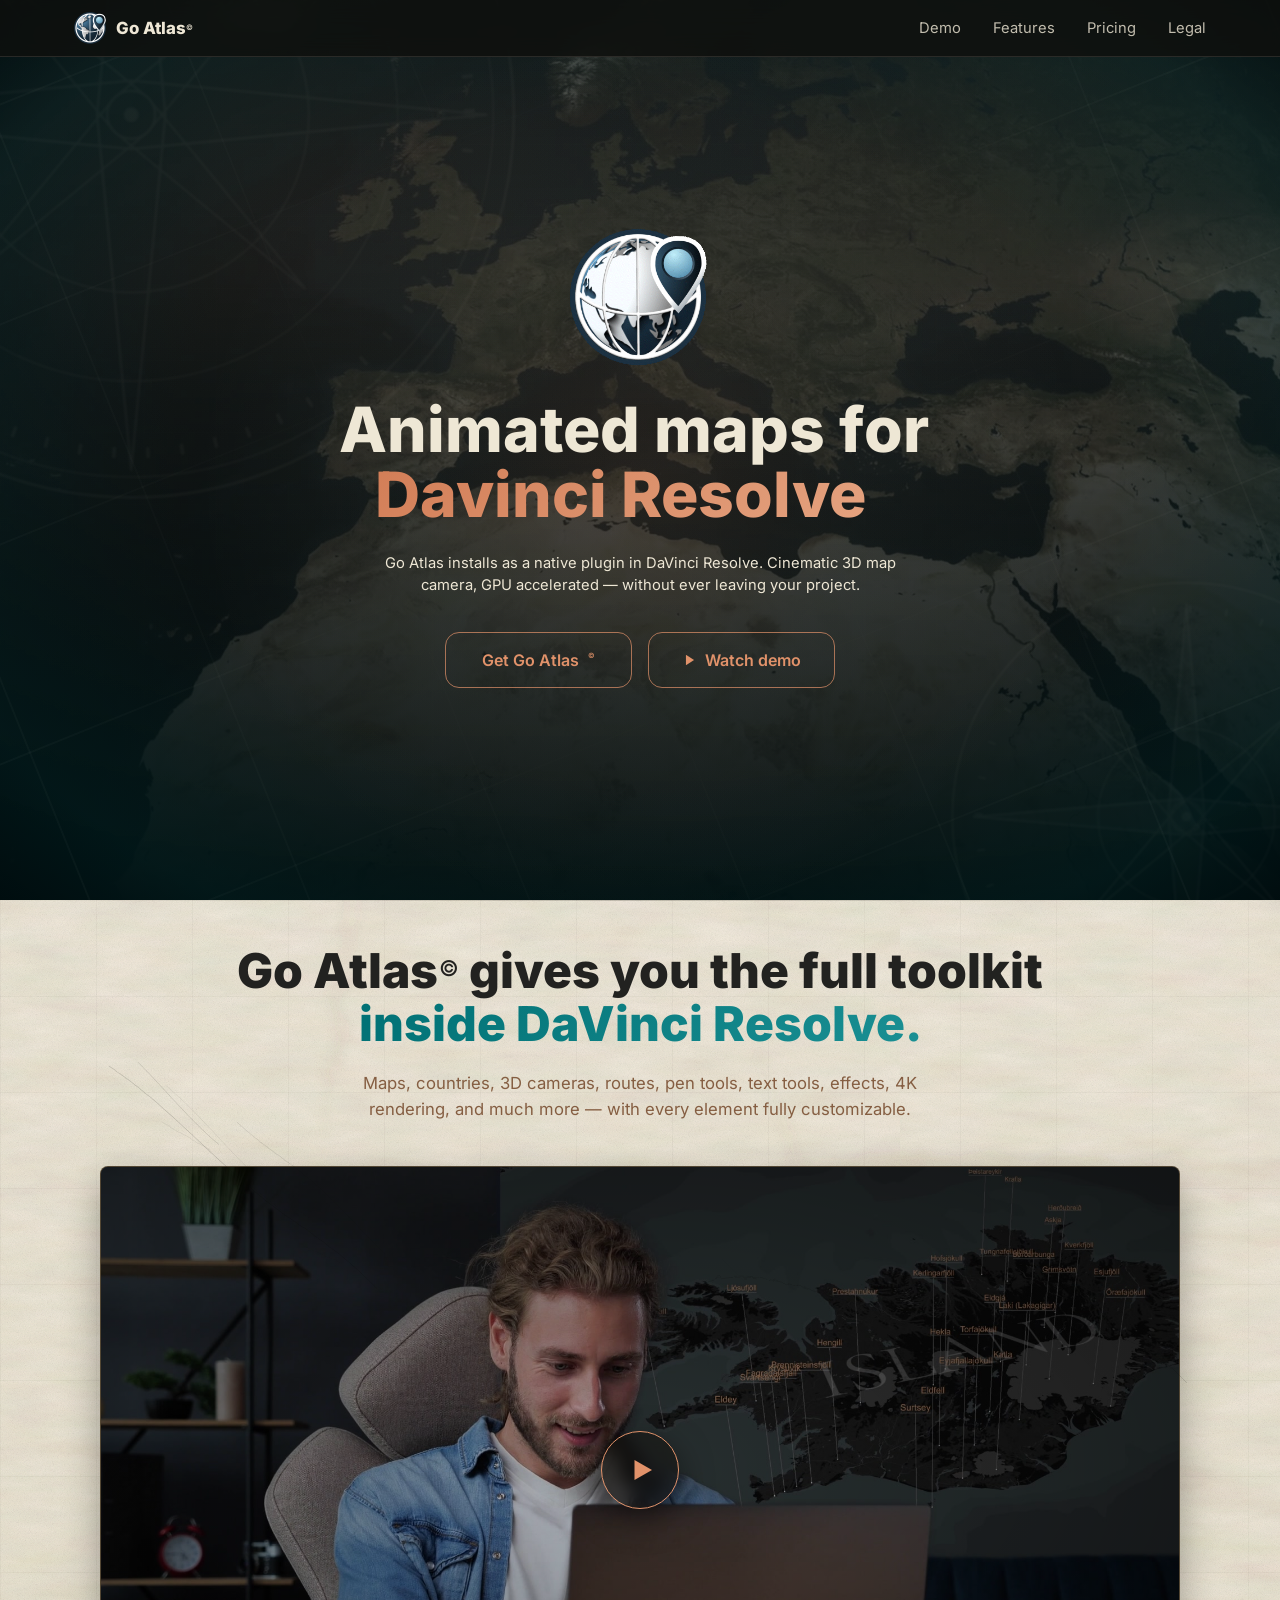
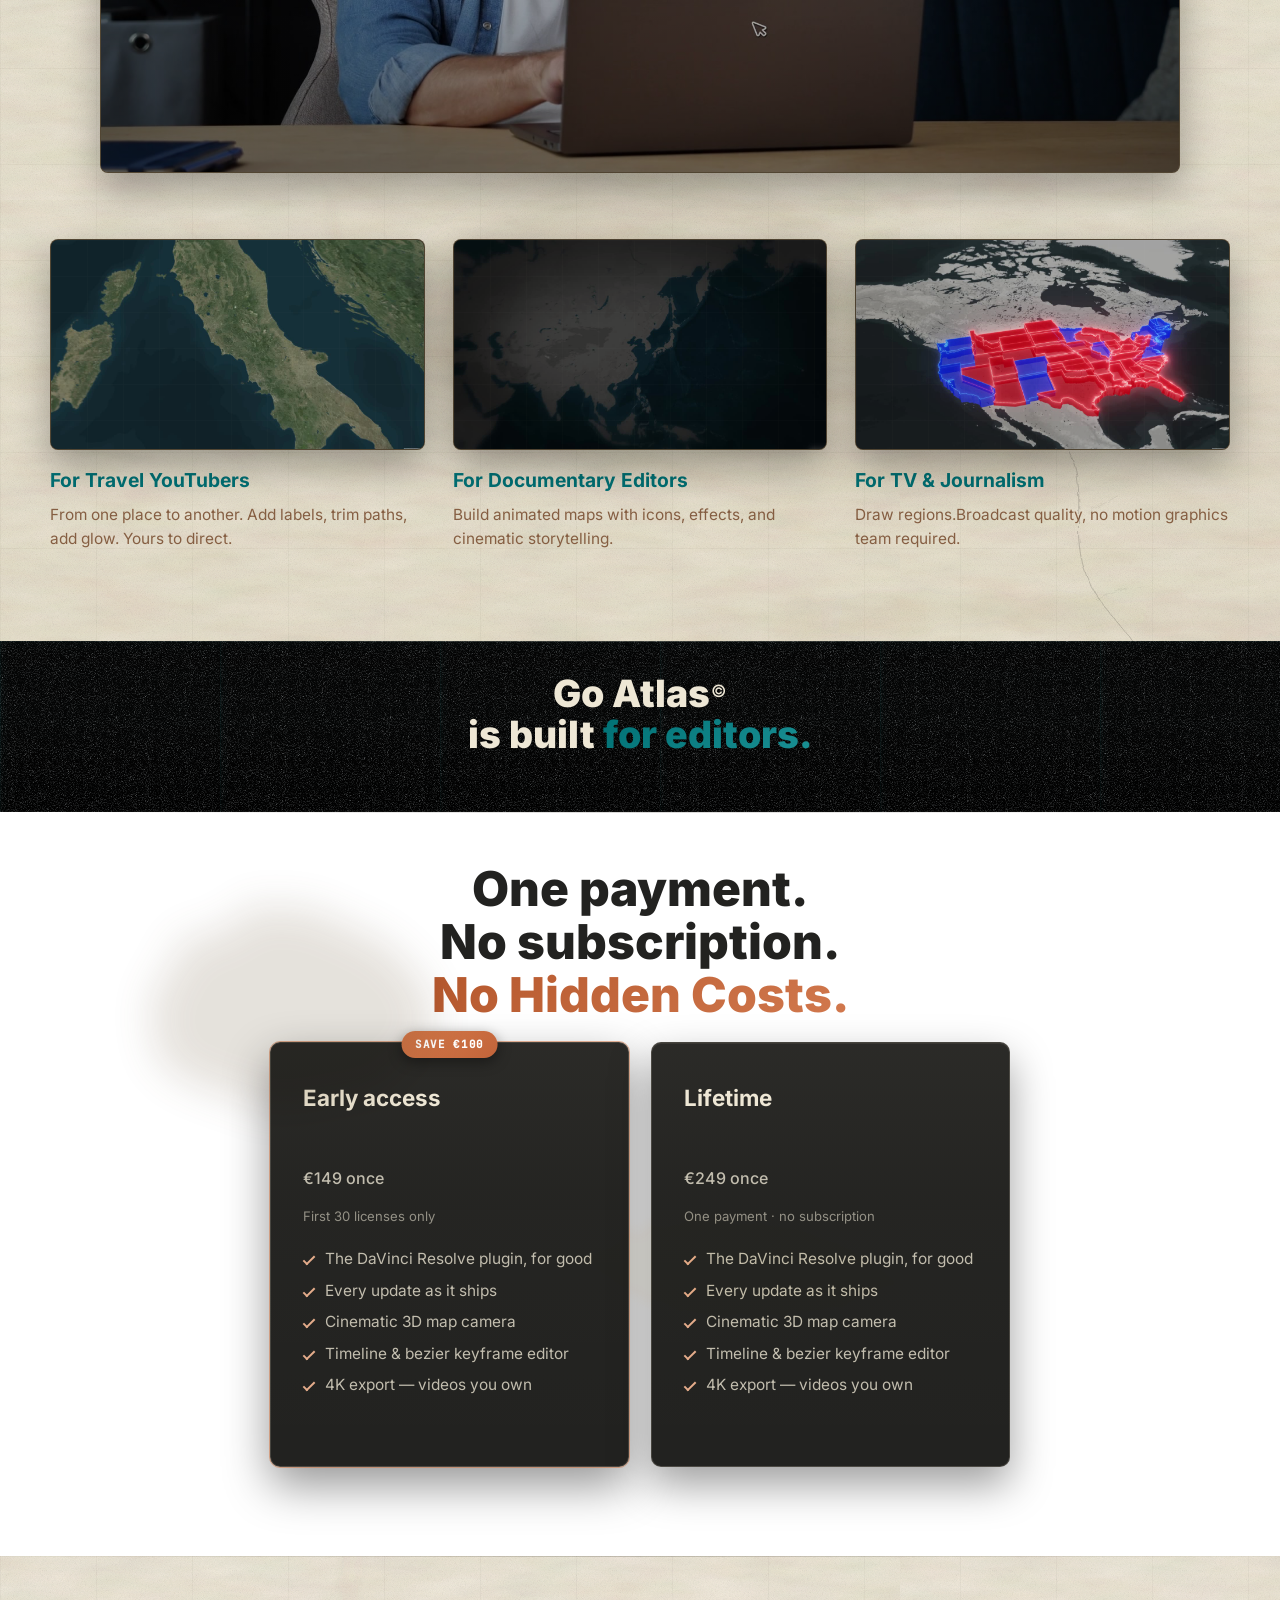
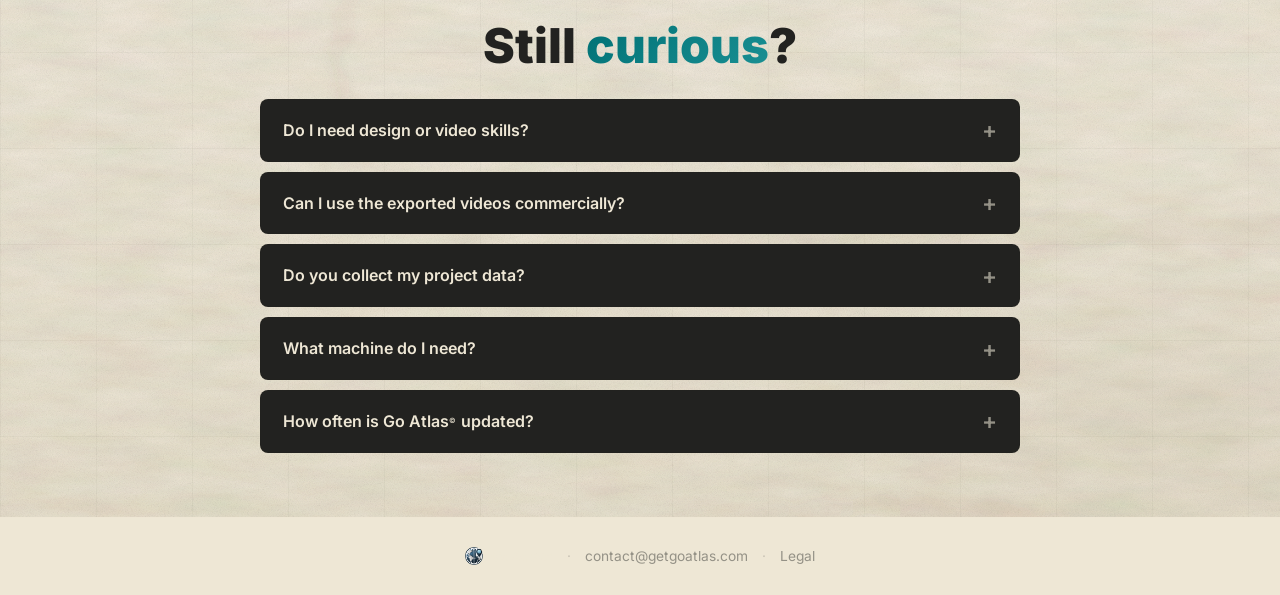
==== commit 3dc5527b: "feat(pricing): two aligned cards, early access with a real live counter Co-Authored-By: Claude Sonne" ====
--- a/index.html
+++ b/index.html
@@ -377,15 +377,32 @@
                 <span class="gradient-text">No Hidden Costs.</span>
             </h2>
         </div>
-        <div class="pricing-grid pricing-grid--single">
+        <div class="pricing-grid pricing-grid--two">
             <a
                 href="https://goatlas.lemonsqueezy.com/checkout/buy/dc22a797-22cb-4081-8000-efcf7ecd5afd?checkout[discount_code]=K5MJY5MA"
                 class="pricing-card pricing-card--early"
                 data-checkout="early"
             >
-                <span class="pricing-badge pricing-badge--early">Early access &mdash; save &euro;100</span>
-                <h3>Lifetime<span class="seats-left" data-seats hidden></span></h3>
-                <div class="price"><span class="price-was" data-price-full>&euro;249</span> <span data-price-early>&euro;149</span><span> once</span></div>
+                <span class="pricing-badge pricing-badge--early">Save &euro;100</span>
+                <h3>Early access<span class="seats-left" data-seats hidden></span></h3>
+                <div class="price"><span data-price-early>&euro;149</span><span> once</span></div>
+                <p class="price-note">First 30 licenses only</p>
+                <ul class="pricing-features">
+                    <li>The DaVinci Resolve plugin, for good</li>
+                    <li>Every update as it ships</li>
+                    <li>Cinematic 3D map camera</li>
+                    <li>Timeline &amp; bezier keyframe editor</li>
+                    <li>4K export &mdash; videos you own</li>
+                </ul>
+            </a>
+
+            <a
+                href="https://goatlas.lemonsqueezy.com/checkout/buy/dc22a797-22cb-4081-8000-efcf7ecd5afd"
+                class="pricing-card"
+                data-checkout="full"
+            >
+                <h3>Lifetime</h3>
+                <div class="price"><span data-price-full>&euro;249</span><span> once</span></div>
                 <p class="price-note">One payment &middot; no subscription</p>
                 <ul class="pricing-features">
                     <li>The DaVinci Resolve plugin, for good</li>
--- a/styles.css
+++ b/styles.css
@@ -1694,6 +1694,11 @@
     align-items: stretch;
 }
 
+.pricing-grid--two {
+    max-width: 740px;
+    grid-template-columns: repeat(2, 1fr);
+}
+
 .price-context {
     font-size: 0.78rem;
     color: var(--text-muted);
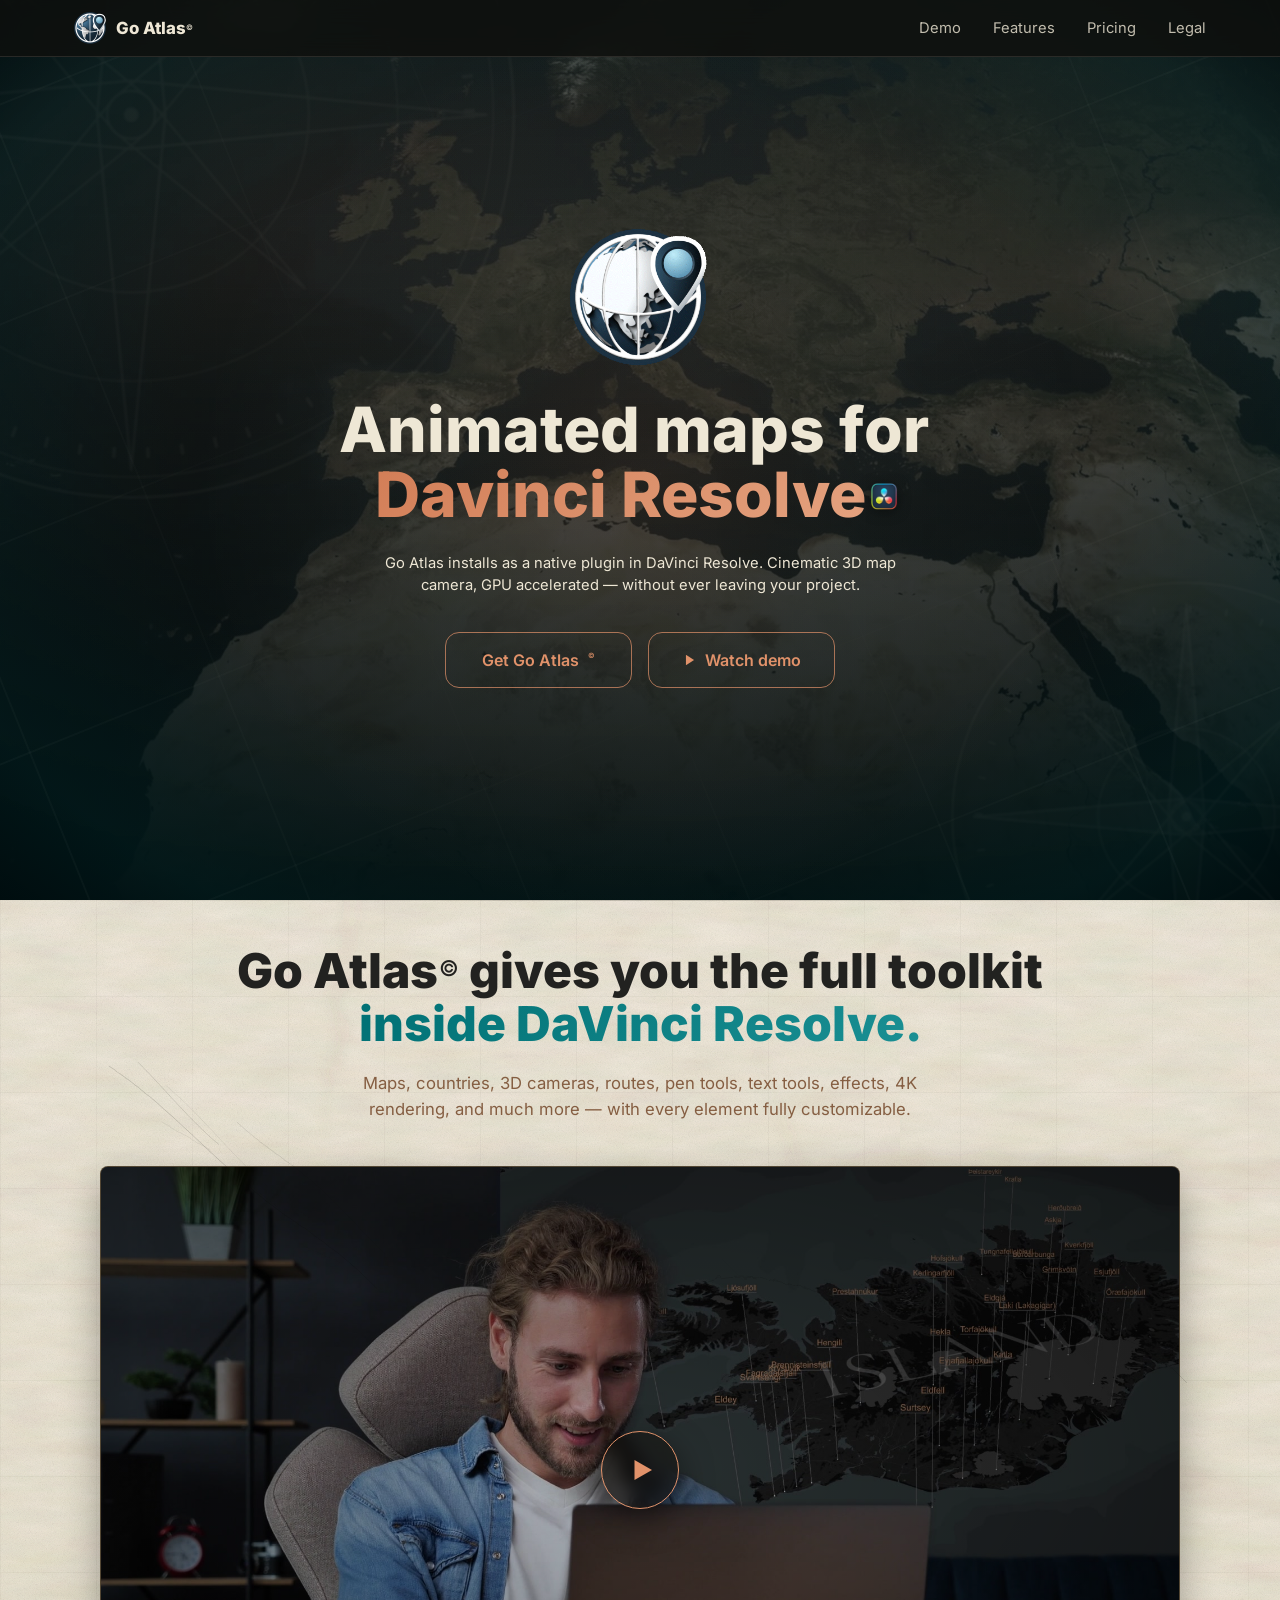
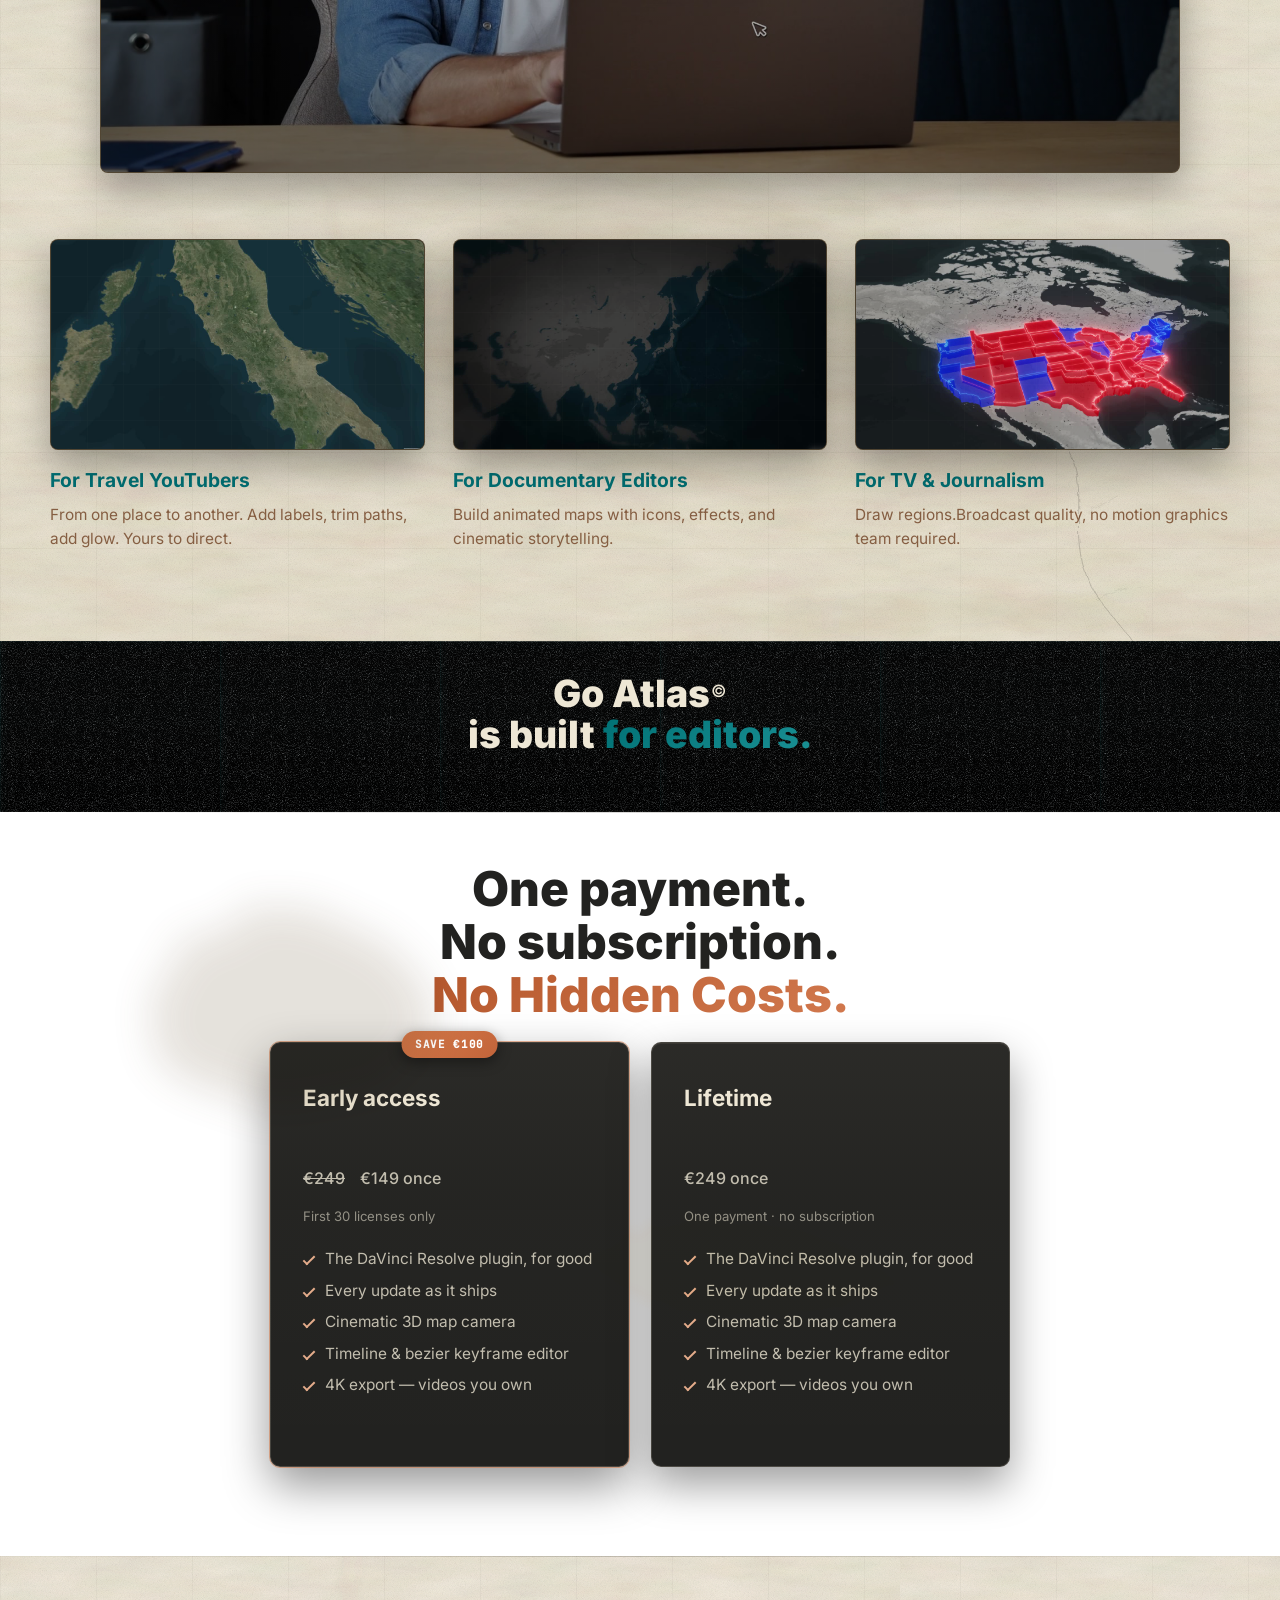
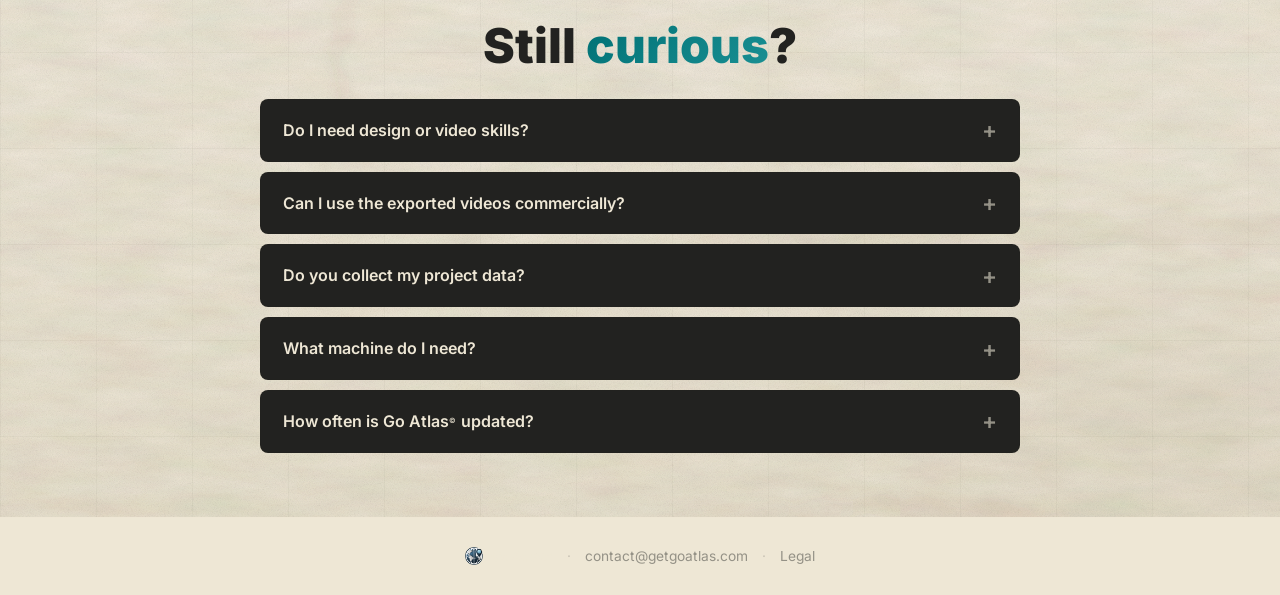
==== commit 66b2d257: "fix(pricing): show the struck-through full price on the Early access card Co-Authored-By: Claude Son" ====
--- a/index.html
+++ b/index.html
@@ -385,7 +385,7 @@
             >
                 <span class="pricing-badge pricing-badge--early">Save &euro;100</span>
                 <h3>Early access<span class="seats-left" data-seats hidden></span></h3>
-                <div class="price"><span data-price-early>&euro;149</span><span> once</span></div>
+                <div class="price"><span class="price-was" data-price-full>&euro;249</span> <span data-price-early>&euro;149</span><span> once</span></div>
                 <p class="price-note">First 30 licenses only</p>
                 <ul class="pricing-features">
                     <li>The DaVinci Resolve plugin, for good</li>
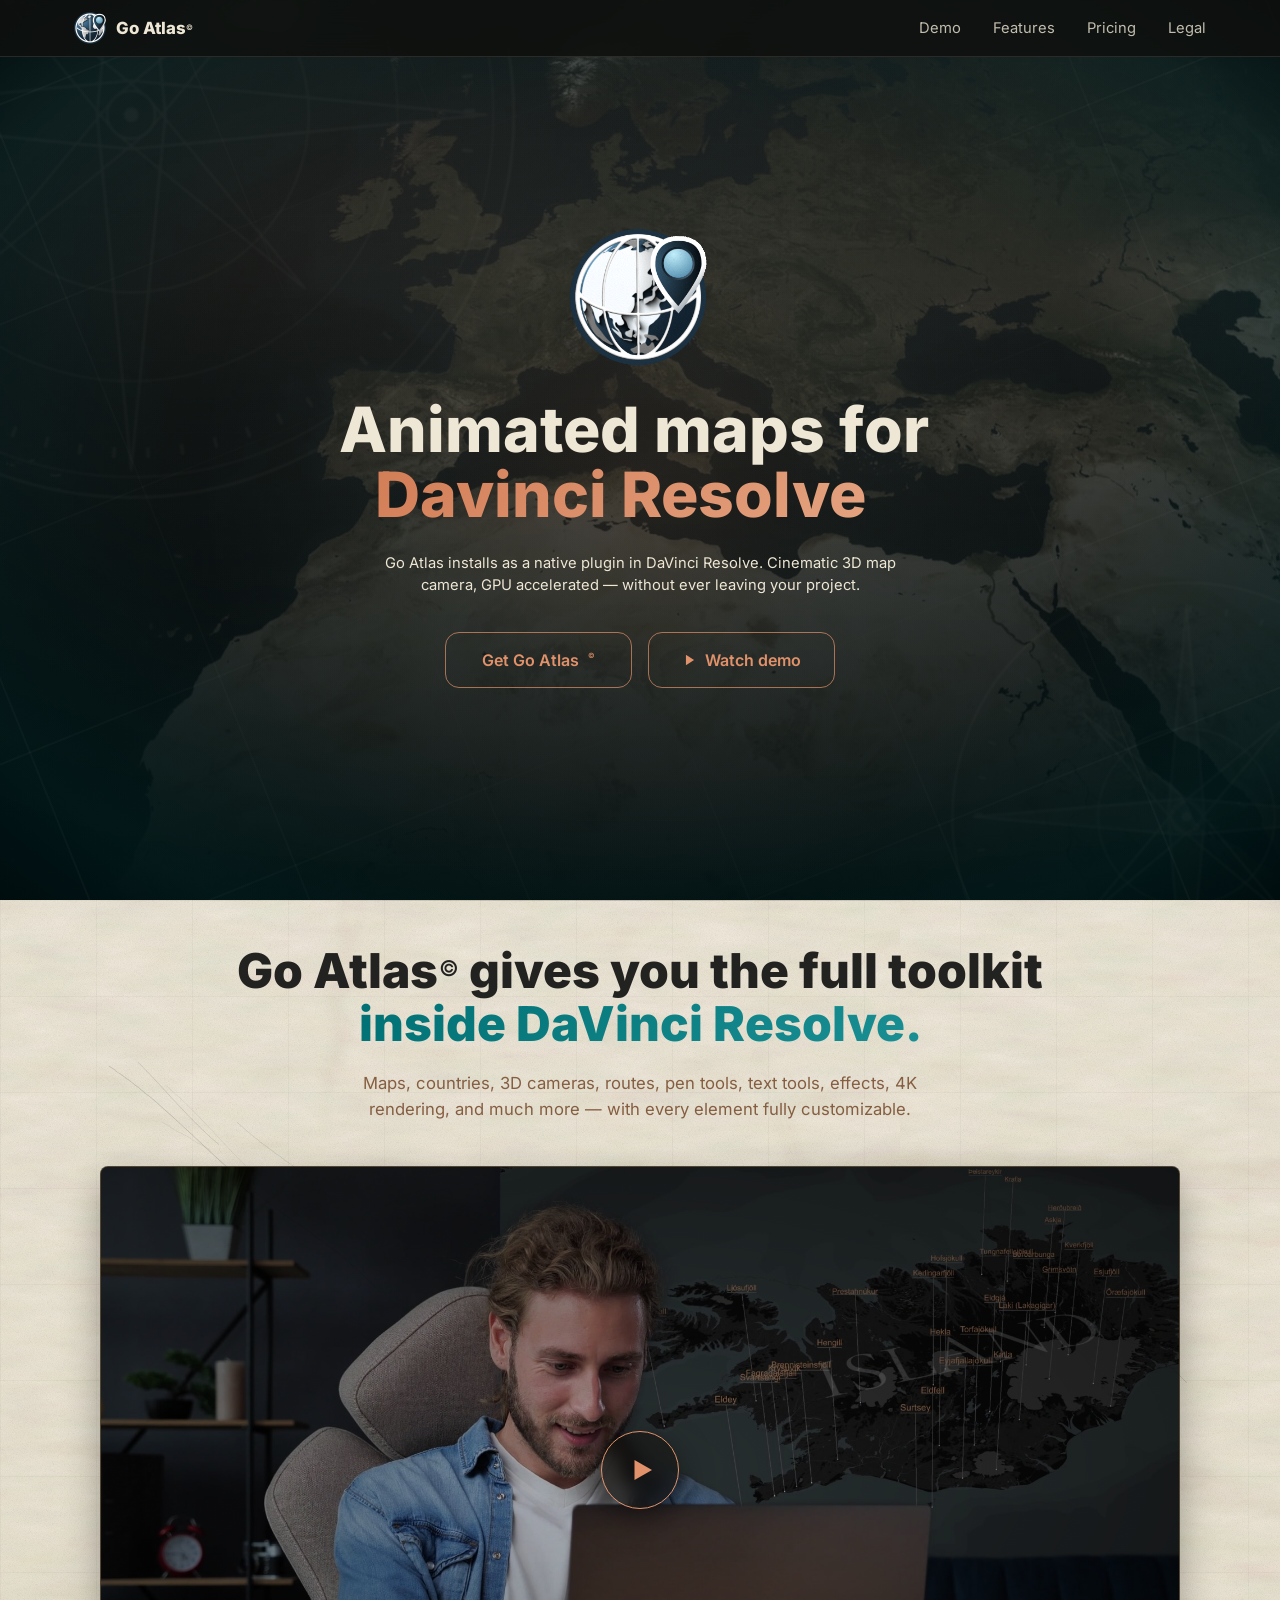
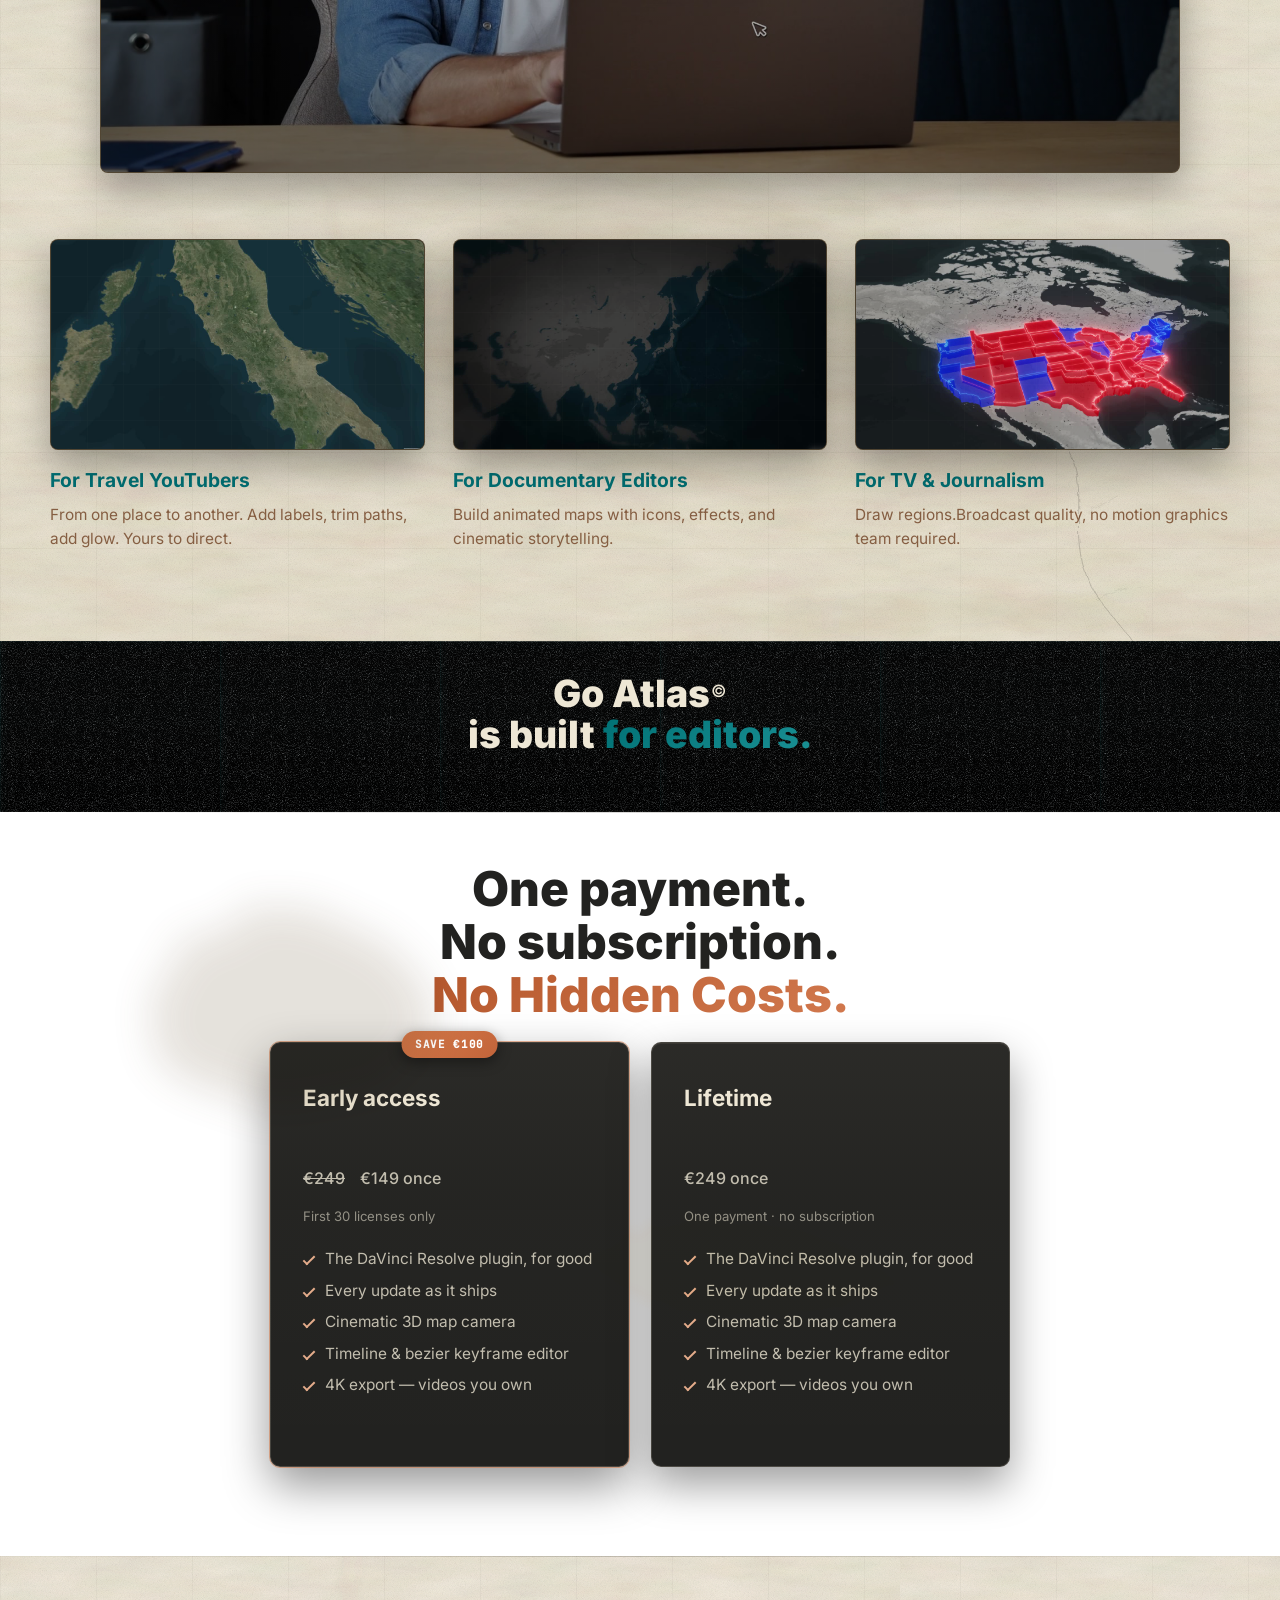
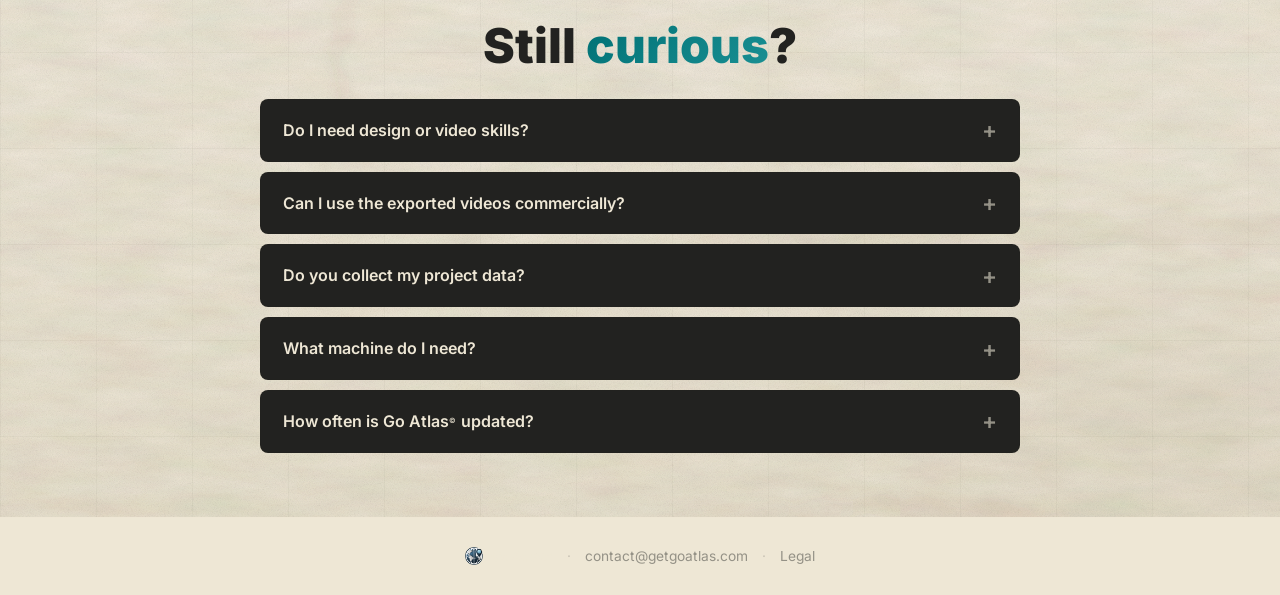
==== commit f736c14e: "fix(legal): place search no longer goes to MapTiler, export credit is OSM-only Co-Authored-By: Claud" ====
--- a/index.html
+++ b/index.html
@@ -92,7 +92,7 @@
               "name": "Can I use the exported videos commercially?",
               "acceptedAnswer": {
                 "@type": "Answer",
-                "text": "Yes. You own your videos, commercially and without royalties. The map background is built from OpenStreetMap data served by MapTiler, so the small \u00a9 MapTiler \u00a9 OpenStreetMap contributors credit stays visible in the corner of every export — required by their licence. Everything else is yours."
+                "text": "Yes. You own your videos, commercially and without royalties. The map background is built from OpenStreetMap data, so the small \u00a9 OpenStreetMap contributors credit stays visible in the corner of every export — required by their licence. Everything else is yours."
               }
             },
             {
@@ -100,7 +100,7 @@
               "name": "Do you collect my project data?",
               "acceptedAnswer": {
                 "@type": "Answer",
-                "text": "No. Your projects stay on your machine. We don't upload, store, or analyse the content of your scenes — there is no server that could hold them. What we process is your licence key, a one-way hash identifying your machine, and support emails when you reach out. Map views you render are fetched from MapTiler, and routes from openrouteservice."
+                "text": "No. Your projects stay on your machine. We don't upload, store, or analyse the content of your scenes — there is no server that could hold them. What we process is your licence key, a one-way hash identifying your machine, and support emails when you reach out. Map views you render are fetched from Go Atlas’s own map service, and routes from openrouteservice."
               }
             },
             {
@@ -432,12 +432,12 @@
 
             <details class="faq-item">
                 <summary>Can I use the exported videos commercially?</summary>
-                <p>Yes. You own your videos, commercially and without royalties. The map background is built from OpenStreetMap data served by MapTiler, so the small &copy;&nbsp;MapTiler &copy;&nbsp;OpenStreetMap contributors credit stays visible in the corner of every export &mdash; required by their licence. Everything else is yours.</p>
+                <p>Yes. You own your videos, commercially and without royalties. The map background is built from OpenStreetMap data, so the small &copy;&nbsp;OpenStreetMap contributors credit stays visible in the corner of every export &mdash; required by their licence. Everything else is yours.</p>
             </details>
 
             <details class="faq-item">
                 <summary>Do you collect my project data?</summary>
-                <p>No. Your projects stay on your machine. We don't upload, store, or analyse the content of your scenes &mdash; there is no server that could hold them. What we process is your licence key, a one-way hash identifying your machine, and support emails when you reach out. Map views you render are fetched from MapTiler, and routes from openrouteservice. Every field, and what we deliberately do not collect, is listed in our <a href="documents/legal.html#privacy" style="color: var(--text); text-decoration: underline;">Privacy Policy</a>.</p>
+                <p>No. Your projects stay on your machine. We don't upload, store, or analyse the content of your scenes &mdash; there is no server that could hold them. What we process is your licence key, a one-way hash identifying your machine, and support emails when you reach out. Map views you render are fetched from Go Atlas&rsquo;s own map service, and routes from openrouteservice. Every field, and what we deliberately do not collect, is listed in our <a href="documents/legal.html#privacy" style="color: var(--text); text-decoration: underline;">Privacy Policy</a>.</p>
             </details>
 
             <details class="faq-item">
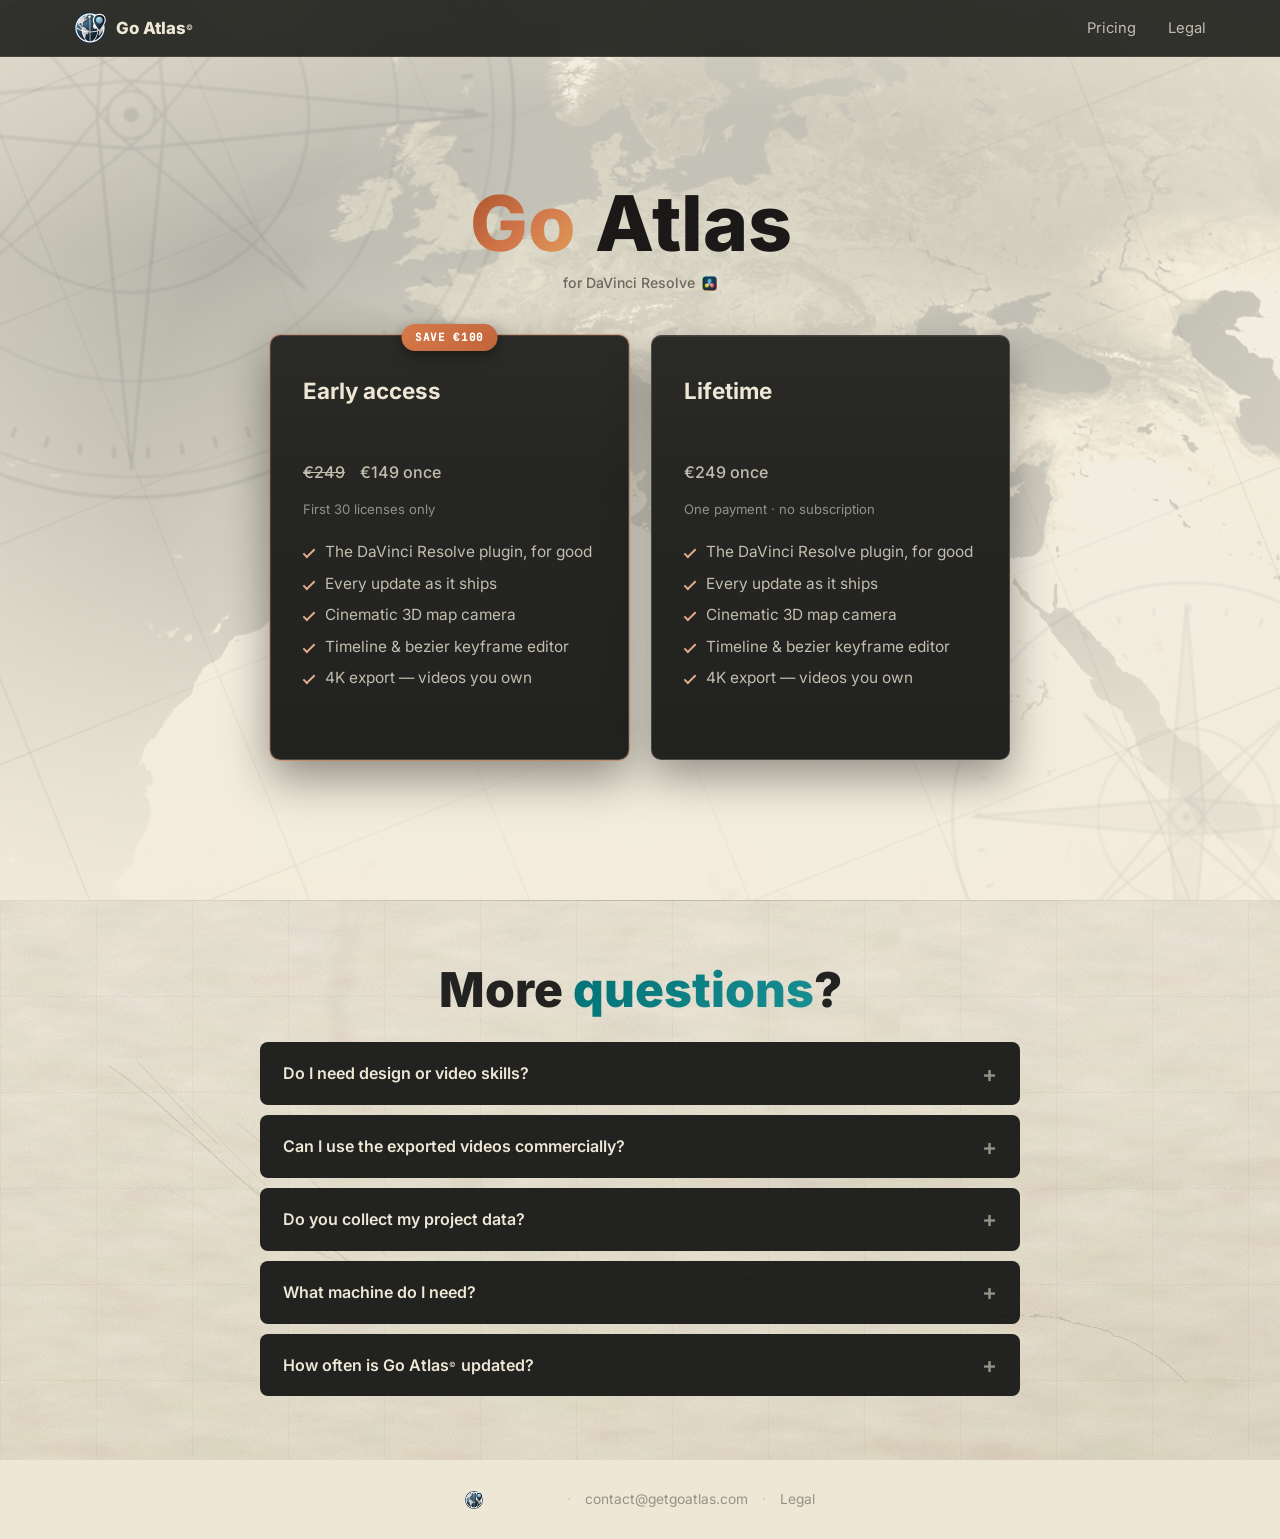
==== commit fa269a12: "chore(site): sync landing page from the plugin repository" ====
--- a/index.html
+++ b/index.html
@@ -148,8 +148,6 @@
             </a>
 
             <div class="nav-menu">
-                <a href="#demo">Demo</a>
-                <a href="#features">Features</a>
                 <a href="#pricing">Pricing</a>
                 <a href="documents/legal.html">Legal</a>
             </div>
@@ -162,9 +160,9 @@
     <main id="main-content">
 
     <!-- ========================================================== -->
-    <!-- 1 — HERO                                                   -->
+    <!-- 1 — PRICES: the map, the name and the two licences          -->
     <!-- ========================================================== -->
-    <section class="hero" id="home">
+    <section class="hero hero--prices" id="home">
         <div class="hero-video-bg" aria-hidden="true">
             <video autoplay muted loop playsinline preload="auto" data-lazy poster="assets/startup-background-poster.jpg">
                 <source src="assets/startup-background.mp4" type="video/mp4">
@@ -176,244 +174,49 @@
         <div class="hero-compass" aria-hidden="true"></div>
         <div class="hero-compass-2" aria-hidden="true"></div>
 
-        <div class="hero-content">
-            <img src="assets/loading.gif" alt="Go Atlas animated logo" class="hero-logo" width="120" height="120">
-            <h1 class="hero-title">
-                <span class="hero-title-line">Animated maps for</span>
-                <span class="hero-title-line hero-title-line--logo">
-                    <span class="gradient-text">Davinci Resolve</span>
-					<img src="assets/DaVinci_Resolve_Studio.png" alt="DaVinci Resolve" class="hero-title-logo" width="128" height="128" loading="eager" decoding="async">
-                </span>
-            </h1>
-
-            <p class="hero-lead">
-                Go Atlas installs as a native plugin in DaVinci Resolve. Cinematic 3D map camera, GPU accelerated &mdash; without ever leaving your project.
-            </p>
-
-            <div class="hero-cta">
-                <a href="#pricing" class="btn-primary btn-lg">Get Go Atlas<span class="brand-c">©</span></a>
-                <a href="#demo" class="btn-ghost btn-lg">
-                    <svg width="14" height="14" viewBox="0 0 24 24" fill="currentColor" aria-hidden="true">
-                        <polygon points="5 3 19 12 5 21 5 3"/>
-                    </svg>
-                    Watch demo
+        <div class="hero-pricing" id="pricing">
+            <div class="atlas-title">
+                <h1 class="atlas-name"><span class="go-mark">Go</span> Atlas</h1>
+                <p class="atlas-sub">for DaVinci&nbsp;Resolve<img class="atlas-sub-logo" src="assets/DaVinci_Resolve_Studio.png" alt="DaVinci Resolve logo" width="80" height="80"></p>
+            </div>
+
+            <div class="pricing-grid pricing-grid--two">
+                <a
+                    href="https://goatlas.lemonsqueezy.com/checkout/buy/dc22a797-22cb-4081-8000-efcf7ecd5afd?checkout[discount_code]=K5MJY5MA"
+                    class="pricing-card pricing-card--early"
+                    data-checkout="early"
+                >
+                    <span class="pricing-badge pricing-badge--early">Save &euro;100</span>
+                    <h3>Early access<span class="seats-left" data-seats hidden></span></h3>
+                    <div class="price"><span class="price-was" data-price-full>&euro;249</span> <span data-price-early>&euro;149</span><span> once</span></div>
+                    <p class="price-note">First 30 licenses only</p>
+                    <ul class="pricing-features">
+                        <li>The DaVinci Resolve plugin, for good</li>
+                        <li>Every update as it ships</li>
+                        <li>Cinematic 3D map camera</li>
+                        <li>Timeline &amp; bezier keyframe editor</li>
+                        <li>4K export &mdash; videos you own</li>
+                    </ul>
+                </a>
+
+                <a
+                    href="https://goatlas.lemonsqueezy.com/checkout/buy/dc22a797-22cb-4081-8000-efcf7ecd5afd"
+                    class="pricing-card"
+                    data-checkout="full"
+                >
+                    <h3>Lifetime</h3>
+                    <div class="price"><span data-price-full>&euro;249</span><span> once</span></div>
+                    <p class="price-note">One payment &middot; no subscription</p>
+                    <ul class="pricing-features">
+                        <li>The DaVinci Resolve plugin, for good</li>
+                        <li>Every update as it ships</li>
+                        <li>Cinematic 3D map camera</li>
+                        <li>Timeline &amp; bezier keyframe editor</li>
+                        <li>4K export &mdash; videos you own</li>
+                    </ul>
                 </a>
             </div>
         </div>
-    </section>
-
-    <!-- ========================================================== -->
-    <!-- 2 — ESSENCE (problem + demo + outputs/audiences merged)     -->
-    <!-- ========================================================== -->
-    <section class="essence" id="demo">
-        <div class="section-intro">
-            <h2 class="section-headline">
-                Go Atlas<span class="brand-c">©</span> gives you the full toolkit<br>
-                <span class="gradient-text gradient-text--teal">inside DaVinci Resolve.</span>
-            </h2>
-            <p class="section-lead">
-                Maps, countries, 3D cameras, routes, pen tools, text tools, effects, 4K rendering,
-                and much more — with every element fully customizable.
-            </p>
-        </div>
-
-        <!-- Full product walkthrough — click-to-play with audio, replay on end -->
-        <div class="demo-stage">
-            <div class="walkthrough" data-walkthrough>
-                <video
-                    class="walkthrough-video"
-                    src="assets/Walkthrough.mp4"
-                    data-src-mobile="assets/Walkthrough-mobile.mp4"
-                    playsinline
-                    preload="none"
-                    poster="assets/Walkthrough-poster.jpg"
-                    aria-label="Full Go Atlas product walkthrough"
-                ></video>
-
-                <button class="walkthrough-overlay walkthrough-overlay--play" type="button" aria-label="Play the full product walkthrough">
-                    <span class="walkthrough-icon">
-                        <svg width="30" height="30" viewBox="0 0 24 24" fill="currentColor" aria-hidden="true">
-                            <polygon points="6 4 20 12 6 20 6 4"/>
-                        </svg>
-                    </span>
-                </button>
-
-                <div class="walkthrough-overlay walkthrough-overlay--replay">
-                    <button class="walkthrough-replay-btn" type="button" aria-label="Replay the walkthrough">
-                        <span class="walkthrough-icon">
-                            <svg width="26" height="26" viewBox="0 0 24 24" fill="none" stroke="currentColor" stroke-width="2" stroke-linecap="round" stroke-linejoin="round" aria-hidden="true">
-                                <path d="M3 12a9 9 0 1 0 3-6.7L3 8"/>
-                                <polyline points="3 3 3 8 8 8"/>
-                            </svg>
-                        </span>
-                    </button>
-                    <a href="#pricing" class="btn-primary walkthrough-cta">Get Go Atlas<span class="brand-c">©</span></a>
-                </div>
-
-                <!-- Custom YouTube-style control bar -->
-                <div class="wt-controls">
-                    <div class="wt-progress" role="slider" aria-label="Seek" tabindex="0" aria-valuemin="0" aria-valuemax="100" aria-valuenow="0">
-                        <div class="wt-progress-track">
-                            <div class="wt-progress-buffered"></div>
-                            <div class="wt-progress-played"></div>
-                            <div class="wt-progress-thumb"></div>
-                        </div>
-                    </div>
-                    <div class="wt-controls-row">
-                        <div class="wt-controls-left">
-                            <button class="wt-btn wt-play" type="button" aria-label="Play / pause">
-                                <svg class="wt-ic-play" viewBox="0 0 24 24" fill="currentColor" aria-hidden="true"><path d="M8 5v14l11-7z"/></svg>
-                                <svg class="wt-ic-pause" viewBox="0 0 24 24" fill="currentColor" aria-hidden="true"><path d="M6 5h4v14H6zM14 5h4v14h-4z"/></svg>
-                            </button>
-                            <div class="wt-volume">
-                                <button class="wt-btn wt-mute" type="button" aria-label="Mute / unmute">
-                                    <svg class="wt-ic-volume" viewBox="0 0 24 24" fill="currentColor" aria-hidden="true"><path d="M3 10v4h4l5 5V5L7 10H3zm13.5 2a4.5 4.5 0 0 0-2.5-4.03v8.06A4.5 4.5 0 0 0 16.5 12zM14 3.23v2.06a7 7 0 0 1 0 13.42v2.06a9 9 0 0 0 0-17.54z"/></svg>
-                                    <svg class="wt-ic-muted" viewBox="0 0 24 24" fill="currentColor" aria-hidden="true"><path d="M16.5 12A4.5 4.5 0 0 0 14 7.97v2.21l2.45 2.45c.03-.2.05-.41.05-.63zM19 12c0 .94-.2 1.82-.54 2.64l1.51 1.51A8.8 8.8 0 0 0 21 12a9 9 0 0 0-7-8.77v2.06A7 7 0 0 1 19 12zM4.27 3 3 4.27 7.73 9H3v6h4l5 5v-6.73l4.25 4.25c-.67.52-1.42.93-2.25 1.18v2.06a9 9 0 0 0 3.69-1.81L19.73 21 21 19.73 4.27 3zM12 4 9.91 6.09 12 8.18V4z"/></svg>
-                                </button>
-                                <input class="wt-volume-slider" type="range" min="0" max="100" value="100" step="1" aria-label="Volume">
-                            </div>
-                            <span class="wt-time"><span class="wt-time-current">0:00</span> / <span class="wt-time-duration">0:00</span></span>
-                        </div>
-                        <div class="wt-controls-right">
-                            <button class="wt-btn wt-fullscreen" type="button" aria-label="Fullscreen">
-                                <svg class="wt-ic-enter" viewBox="0 0 24 24" fill="currentColor" aria-hidden="true"><path d="M7 14H5v5h5v-2H7v-3zm-2-4h2V7h3V5H5v5zm12 7h-3v2h5v-5h-2v3zM14 5v2h3v3h2V5h-5z"/></svg>
-                                <svg class="wt-ic-exit" viewBox="0 0 24 24" fill="currentColor" aria-hidden="true"><path d="M5 16h3v3h2v-5H5v2zm3-8H5v2h5V5H8v3zm6 11h2v-3h3v-2h-5v5zm2-11V5h-2v5h5V8h-3z"/></svg>
-                            </button>
-                        </div>
-                    </div>
-                </div>
-            </div>
-        </div>
-
-        <!-- 3 outputs with audience labels -->
-        <div class="outputs-grid">
-            <article class="output-card">
-                <span class="output-audience">
-                    <span class="output-label-mobile">Travel</span>
-                </span>
-                <div class="video-placeholder video-placeholder--16x9 has-video" data-lightbox-video>
-                    <video
-                        src="assets/Travel.mp4"
-                        data-src-mobile="assets/Travel-mobile.mp4"
-                        data-lazy muted loop playsinline
-                        preload="none"
-                        poster="assets/Travel-poster.jpg"
-                        aria-label="Animated travel route from Rome to Pisa"
-                    ></video>
-                </div>
-                <h3>
-                    <span class="output-title-desktop">For Travel YouTubers</span>
-                    <span class="output-title-mobile">Travel</span>
-                </h3>
-                <p>From one place to another. Add labels, trim paths, add glow. Yours to direct.</p>
-            </article>
-
-            <article class="output-card">
-                <span class="output-audience">
-                    <span class="output-label-mobile">Documentary</span>
-                </span>
-                <div class="video-placeholder video-placeholder--16x9 has-video" data-lightbox-video>
-                    <video
-                        src="assets/Documentary.mp4"
-                        data-src-mobile="assets/Documentary-mobile.mp4"
-                        data-lazy muted loop playsinline
-                        preload="none"
-                        poster="assets/Documentary-poster.jpg"
-                        aria-label="Documentary geography animation"
-                    ></video>
-                </div>
-                <h3>
-                    <span class="output-label-desktop">For Documentary Editors</span>
-                    <span class="output-title-mobile">Documentary</span>
-                </h3>
-                <p>Build animated maps with icons, effects, and cinematic storytelling.</p>
-            </article>
-
-            <article class="output-card">
-                <span class="output-audience">
-                    <span class="output-label-mobile">News</span>
-                </span>
-                <div class="video-placeholder video-placeholder--16x9 has-video" data-lightbox-video>
-                    <video
-                        src="assets/News.mp4"
-                        data-src-mobile="assets/News-mobile.mp4"
-                        data-lazy muted loop playsinline
-                        preload="none"
-                        poster="assets/News-poster.jpg"
-                        aria-label="News explainer animation"
-                    ></video>
-                </div>
-                <h3>
-                    <span class="output-title-desktop">For TV &amp; Journalism</span>
-                    <span class="output-title-mobile">News</span>
-                </h3>
-                <p>Draw regions.Broadcast quality, no motion graphics team required.</p>
-            </article>
-        </div>
-    </section>
-
-    <!-- ========================================================== -->
-    <!-- 3 — FEATURE BENTO                                           -->
-    <!-- ========================================================== -->
-    <section class="bento" id="features">
-        <div class="section-intro">
-            <h2 class="section-headline">Go Atlas<span class="brand-c">©</span><br>is built <span class="gradient-text gradient-text--teal">for editors.</span></h2>
-        </div>
-
-        <div class="bento-grid">
-            <!-- Row 1: KF editor + Camera (top "editor area") -->
-
-        </div>
-    </section>
-
-    <!-- ========================================================== -->
-    <!-- 4 — PRICING                                                 -->
-    <!-- ========================================================== -->
-    <section id="pricing" class="pricing">
-        <div class="section-intro">
-            <h2 class="section-headline">
-                One payment.<br>
-                No subscription.<br>
-                <span class="gradient-text">No Hidden Costs.</span>
-            </h2>
-        </div>
-        <div class="pricing-grid pricing-grid--two">
-            <a
-                href="https://goatlas.lemonsqueezy.com/checkout/buy/dc22a797-22cb-4081-8000-efcf7ecd5afd?checkout[discount_code]=K5MJY5MA"
-                class="pricing-card pricing-card--early"
-                data-checkout="early"
-            >
-                <span class="pricing-badge pricing-badge--early">Save &euro;100</span>
-                <h3>Early access<span class="seats-left" data-seats hidden></span></h3>
-                <div class="price"><span class="price-was" data-price-full>&euro;249</span> <span data-price-early>&euro;149</span><span> once</span></div>
-                <p class="price-note">First 30 licenses only</p>
-                <ul class="pricing-features">
-                    <li>The DaVinci Resolve plugin, for good</li>
-                    <li>Every update as it ships</li>
-                    <li>Cinematic 3D map camera</li>
-                    <li>Timeline &amp; bezier keyframe editor</li>
-                    <li>4K export &mdash; videos you own</li>
-                </ul>
-            </a>
-
-            <a
-                href="https://goatlas.lemonsqueezy.com/checkout/buy/dc22a797-22cb-4081-8000-efcf7ecd5afd"
-                class="pricing-card"
-                data-checkout="full"
-            >
-                <h3>Lifetime</h3>
-                <div class="price"><span data-price-full>&euro;249</span><span> once</span></div>
-                <p class="price-note">One payment &middot; no subscription</p>
-                <ul class="pricing-features">
-                    <li>The DaVinci Resolve plugin, for good</li>
-                    <li>Every update as it ships</li>
-                    <li>Cinematic 3D map camera</li>
-                    <li>Timeline &amp; bezier keyframe editor</li>
-                    <li>4K export &mdash; videos you own</li>
-                </ul>
-            </a>
-        </div>
-
     </section>
 
     <!-- ========================================================== -->
@@ -421,7 +224,7 @@
     <!-- ========================================================== -->
     <section class="close" id="faq">
         <div class="section-intro">
-            <h2 class="section-headline">Still <span class="gradient-text gradient-text--teal">curious</span>?</h2>
+            <h2 class="section-headline">More <span class="gradient-text gradient-text--teal">questions</span>?</h2>
         </div>
 
         <div class="faq-list">
--- a/styles.css
+++ b/styles.css
@@ -2705,3 +2705,94 @@
     .hero-title-line:first-child { transform: translateX(-0.06em); }
     .hero-title-line--logo { transform: translateX(-0.18em); }
 }
+
+
+/* ==========================================================
+   THE PAGE IS A PRICE PAGE (2026-09-19)
+   The map, its veil and its compass roses stay as the backdrop; on it, the name and the two licences.
+   The name is set as on the Go Plugins home: Inter 800, with a copper "Go".
+   ========================================================== */
+.hero-pricing {
+    position: relative;
+    z-index: 2;
+    width: 100%;
+    margin: 0 auto;
+    padding: 0 var(--page-pad);
+}
+
+.atlas-title {
+    display: flex;
+    flex-direction: column;
+    align-items: center;
+    text-align: center;
+    gap: clamp(6px, 1vh, 12px);
+    margin-bottom: clamp(26px, 4.5vh, 48px);
+}
+
+.atlas-name {
+    font-size: clamp(2.6rem, min(6.4vw, 10vh), 4.8rem);
+    font-weight: 800;
+    letter-spacing: 0;
+    line-height: 1.02;
+    color: var(--text);
+}
+
+.go-mark {
+    background: linear-gradient(135deg, #c9683a 0%, #e08f5c 48%, #ecb46e 100%);
+    -webkit-background-clip: text;
+    background-clip: text;
+    -webkit-text-fill-color: transparent;
+    color: transparent;
+    padding-right: 0.02em;
+}
+
+.atlas-sub {
+    display: inline-flex;
+    align-items: center;
+    gap: 0.55em;
+    font-size: clamp(0.85rem, min(1.1vw, 2.2vh), 1.05rem);
+    font-weight: 500;
+    color: var(--text-muted);
+}
+
+.atlas-sub-logo { width: 1.05em; height: 1.05em; }
+
+@media (max-width: 560px) {
+    /* the cards scroll sideways on a phone and bring their own side padding */
+    .hero-pricing { padding: 0; }
+    .atlas-title { padding-inline: var(--page-pad); }
+}
+
+/* ==========================================================
+   LIGHT OVERLAY (2026-09-19)
+   The veil over the map is paper, not night: the map shows through as a tinted print, the name is set
+   in ink like the Go Plugins home, and the two dark licence cards stand out against it. The compass
+   roses and the grid were drawn in eggshell for a dark backdrop, so they are flipped to ink here.
+   ========================================================== */
+.hero--prices { background: #f3ecdc; }
+
+.hero--prices .hero-video-bg { opacity: 0.55; }
+.hero--prices .hero-video-bg video { filter: brightness(1.7) saturate(0.4) sepia(0.12) contrast(0.9); }
+
+.hero--prices .hero-veil {
+    background:
+        radial-gradient(ellipse at center, rgba(243, 236, 220, 0.70) 0%, rgba(243, 236, 220, 0.46) 55%, rgba(243, 236, 220, 0.78) 100%),
+        linear-gradient(180deg, rgba(243, 236, 220, 0.30) 0%, transparent 28%, rgba(243, 236, 220, 0.88) 100%);
+}
+
+.hero--prices .hero-glow { display: none; }
+
+.hero--prices .hero-grid {
+    background-image:
+        linear-gradient(rgba(22, 21, 19, 0.06) 1px, transparent 1px),
+        linear-gradient(90deg, rgba(22, 21, 19, 0.06) 1px, transparent 1px);
+}
+
+.hero--prices .hero-compass,
+.hero--prices .hero-compass-2 { filter: invert(1) blur(0.8px); opacity: 0.09; }
+
+.hero--prices .atlas-name { color: #1a1917; }
+/* Same optical correction as the Go Plugins home: the lighter "Go" leaves the weight to the right (measured +34 px at 1440 px). */
+.hero--prices .atlas-name { transform: translateX(-0.12em); }
+.hero--prices .atlas-sub { color: #6b675e; }
+.hero--prices .go-mark { background-image: linear-gradient(135deg, #a9502a 0%, #cf7448 48%, #e3a35c 100%); }
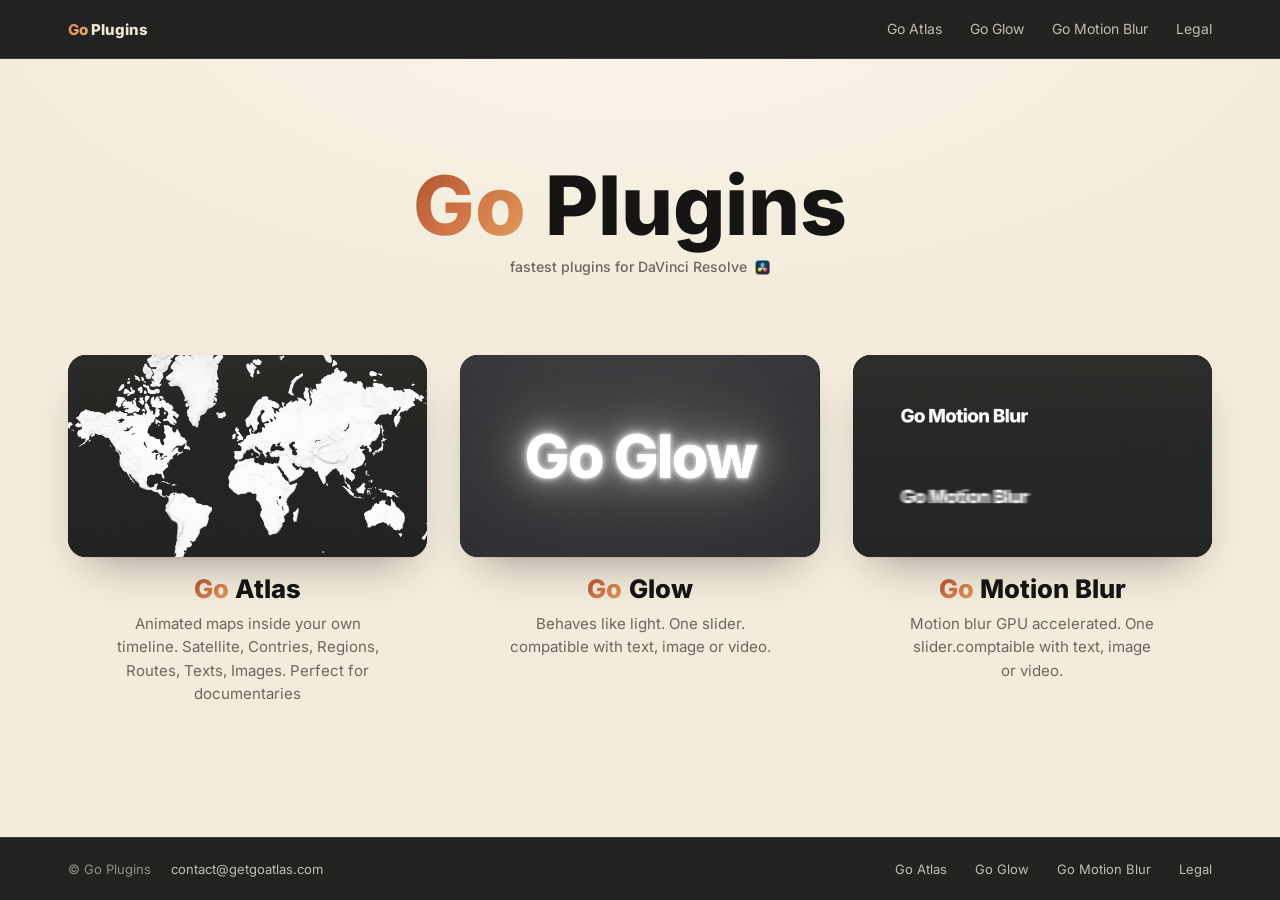
==== commit e12259f0: "chore(site): sync landing page from the plugin repository" ====
--- a/index.html
+++ b/index.html
@@ -3,326 +3,108 @@
 <head>
     <meta charset="UTF-8">
     <meta name="viewport" content="width=device-width, initial-scale=1.0">
-    <title>Go Atlas — Animated maps, inside DaVinci Resolve</title>
-    <meta name="description" content="Go Atlas is a native OpenFX plugin for DaVinci Resolve. Build animated maps inside your own timeline — cinematic 3D map camera, keyframes, routes and labels, 4K rendering.">
+    <title>Go Plugins for DaVinci Resolve</title>
+    <meta name="description" content="Three OpenFX plugins for DaVinci Resolve on Windows: Go Atlas for animated maps, Go Glow for light, Go Motion Blur for motion.">
+    <meta property="og:title" content="Go Plugins — Plugins for DaVinci Resolve">
+    <meta property="og:description" content="Animated maps, glow and motion blur. Each plugin does one job, and does it fast.">
+    <meta property="og:type" content="website">
+    <meta property="og:url" content="https://getgoatlas.com/">
+    <meta property="og:image" content="https://getgoatlas.com/media/go-atlas-map-poster.webp">
+    <link rel="canonical" href="https://getgoatlas.com/">
+    <link rel="icon" type="image/svg+xml" href="shared/img/favicon.svg">
+    <link rel="preload" href="shared/fonts/inter-latin.woff2" as="font" type="font/woff2" crossorigin>
+    <link rel="stylesheet" href="shared/css/site.css">
+    <link rel="stylesheet" href="shared/css/bars.css">
+</head>
+<body class="hub">
+    <a href="#main" class="skip-link">Skip to content</a>
 
-    <meta property="og:title" content="Go Atlas — The video editor for maps">
-    <meta property="og:description" content="A native plugin for DaVinci Resolve. Animated maps on your own timeline — 3D camera, keyframes, routes, 4K.">
-    <meta property="og:type" content="website">
-    <meta property="og:url" content="https://getgoatlas.com">
+    <header class="gp-bar">
+        <div class="gp-in">
+            <a href="index.html" class="gp-brand"><span class="go-mark">Go</span> Plugins</a>
+            <nav class="gp-links" aria-label="Primary">
+                <a href="go-atlas/index.html">Go Atlas</a>
+                <a href="go-glow/index.html">Go Glow</a>
+                <a href="go-motion-blur/index.html">Go Motion Blur</a>
+                <a href="go-atlas/documents/legal.html">Legal</a>
+            </nav>
+        </div>
+    </header>
 
-    <link rel="canonical" href="https://getgoatlas.com">
+    <main id="main">
+        <section class="hero">
+            <div class="wrap hero-stack">
+                <h1><span class="go-mark">Go</span> Plugins</h1>
+                <p class="hero-sub">fastest plugins for DaVinci&nbsp;Resolve<img class="hero-sub-logo" src="shared/img/davinci-resolve.png" alt="DaVinci Resolve logo" width="80" height="80"></p>
+            </div>
+        </section>
 
-    <!-- Structured data (JSON-LD) — helps Google + AI engines (Gemini / AI Overviews)
-         understand and cite Go Atlas. Keep the FAQ answers in sync with the visible FAQ. -->
-    <script type="application/ld+json">
-    {
-      "@context": "https://schema.org",
-      "@graph": [
-        {
-          "@type": "Organization",
-          "@id": "https://getgoatlas.com/#organization",
-          "name": "Go Atlas",
-          "url": "https://getgoatlas.com",
-          "logo": "https://getgoatlas.com/assets/icone.png",
-          "email": "contact@getgoatlas.com"
-        },
-        {
-          "@type": "WebSite",
-          "@id": "https://getgoatlas.com/#website",
-          "url": "https://getgoatlas.com",
-          "name": "Go Atlas",
-          "inLanguage": "en",
-          "publisher": { "@id": "https://getgoatlas.com/#organization" }
-        },
-        {
-          "@type": "SoftwareApplication",
-          "@id": "https://getgoatlas.com/#app",
-          "name": "Go Atlas",
-          "url": "https://getgoatlas.com",
-          "applicationCategory": "MultimediaApplication",
-          "applicationSubCategory": "Video Editor",
-          "operatingSystem": "Windows 10, Windows 11",
-          "description": "Go Atlas is a native OpenFX plugin for DaVinci Resolve. Build animated maps inside your own timeline - cinematic 3D map camera, keyframes, routes and labels, 4K rendering - without leaving your project.",
-          "publisher": { "@id": "https://getgoatlas.com/#organization" },
-          "offers": [
-            {
-              "@type": "Offer",
-              "name": "Early Access - Lifetime",
-              "category": "one-time",
-              "price": "249",
-              "priceCurrency": "EUR",
-              "availability": "https://schema.org/LimitedAvailability",
-              "url": "https://goatlas.lemonsqueezy.com/checkout/buy/dc22a797-22cb-4081-8000-efcf7ecd5afd"
-            },
-            {
-              "@type": "Offer",
-              "name": "Monthly",
-              "category": "subscription",
-              "price": "49",
-              "priceCurrency": "EUR",
-              "availability": "https://schema.org/OutOfStock",
-              "url": "https://getgoatlas.com/#pricing"
-            },
-            {
-              "@type": "Offer",
-              "name": "Annual",
-              "category": "subscription",
-              "price": "360",
-              "priceCurrency": "EUR",
-              "availability": "https://schema.org/OutOfStock",
-              "url": "https://getgoatlas.com/#pricing"
-            }
-          ]
-        },
-        {
-          "@type": "FAQPage",
-          "@id": "https://getgoatlas.com/#faq",
-          "mainEntity": [
-            {
-              "@type": "Question",
-              "name": "Do I need design or video skills?",
-              "acceptedAnswer": {
-                "@type": "Answer",
-                "text": "If you've used any modern video editor — timeline, keyframes, export — you already know enough. Go Atlas© uses the same model, applied to maps."
-              }
-            },
-            {
-              "@type": "Question",
-              "name": "Can I use the exported videos commercially?",
-              "acceptedAnswer": {
-                "@type": "Answer",
-                "text": "Yes. You own your videos, commercially and without royalties. The map background is built from OpenStreetMap data, so the small \u00a9 OpenStreetMap contributors credit stays visible in the corner of every export — required by their licence. Everything else is yours."
-              }
-            },
-            {
-              "@type": "Question",
-              "name": "Do you collect my project data?",
-              "acceptedAnswer": {
-                "@type": "Answer",
-                "text": "No. Your projects stay on your machine. We don't upload, store, or analyse the content of your scenes — there is no server that could hold them. What we process is your licence key, a one-way hash identifying your machine, and support emails when you reach out. Map views you render are fetched from Go Atlas’s own map service, and routes from openrouteservice."
-              }
-            },
-            {
-              "@type": "Question",
-              "name": "What machine do I need?",
-              "acceptedAnswer": {
-                "@type": "Answer",
-                "text": "Go Atlas© is a real-time GPU-accelerated plugin that runs inside DaVinci Resolve, so it needs a creator-grade machine and a working Resolve installation. Minimum: DaVinci Resolve, Windows 10 64-bit, Intel i7-10700 / Ryzen 7 5700X, 16 GB RAM, NVIDIA RTX 3050 / AMD RX 6600, SSD with 5 GB free, and a stable internet connection for map tiles. Recommended: Windows 11 64-bit, Intel i7-13700+ / Ryzen 7 7700X, 32 GB RAM, NVIDIA RTX 4060+ / AMD RX 7600 XT, NVMe SSD with 10 GB free. Not supported: Windows 7/8, macOS, Linux, HDDs, integrated graphics, GTX 16xx or older."
-              }
-            },
-            {
-              "@type": "Question",
-              "name": "How often is Go Atlas updated?",
-              "acceptedAnswer": {
-                "@type": "Answer",
-                "text": "Frequently. Every release ships to every licence holder as soon as it's out, and an early-access licence includes updates for as long as Go Atlas© is published — there is nothing further to pay."
-              }
-            }
-          ]
-        }
-      ]
-    }
-    </script>
+        <section aria-label="Plugins">
+            <div class="wrap lineup">
 
-    <link rel="icon" type="image/x-icon" href="assets/icon.ico">
-    <link rel="icon" type="image/png" sizes="512x512" href="assets/icone.png">
-    <link rel="apple-touch-icon" href="assets/icone.png">
+                <article class="piece">
+                    <a href="go-atlas/index.html">
+                        <div class="piece-media">
+                            <video autoplay muted loop playsinline poster="media/go-atlas-map-poster.webp" width="1280" height="720" aria-label="The world map, turning and tilting, drawn by Go Atlas">
+                                <source src="media/go-atlas-map.mp4" type="video/mp4">
+                            </video>
+                        </div>
+                        <h2><span class="go-mark">Go</span> Atlas</h2>
+                        <p>Animated maps inside your own timeline. Satellite, Contries, Regions, Routes, Texts, Images. Perfect for documentaries</p>
+                    </a>
+                </article>
 
-    <link rel="preload" href="fonts/inter-latin.woff2" as="font" type="font/woff2" crossorigin>
-    <link rel="stylesheet" href="fonts.css">
+                <article class="piece">
+                    <a href="go-glow/index.html">
+                        <div class="piece-media">
+                            <video autoplay muted loop playsinline poster="go-glow/media/glow-animation-poster.webp" width="1280" height="720" aria-label="The words Go Glow, with the glow swelling and fading twice">
+                                <source src="go-glow/media/glow-animation.mp4" type="video/mp4">
+                            </video>
+                        </div>
+                        <h2><span class="go-mark">Go</span> Glow</h2>
+                        <p>Behaves like light. One slider. compatible with text, image or video.</p>
+                    </a>
+                </article>
 
-    <link rel="stylesheet" href="styles.css?v=20260629-player7">
-</head>
-<body>
-    <a href="#main-content" class="skip-link">Skip to content</a>
+                <article class="piece">
+                    <a href="go-motion-blur/index.html">
+                        <div class="piece-media">
+                            <video autoplay muted loop playsinline poster="go-motion-blur/media/motion-demo-poster.webp" width="1920" height="1080" aria-label="The title Go Motion Blur sliding back and forth twice: the first copy is untouched, the second is smeared along its motion by Go Motion Blur">
+                                <source src="go-motion-blur/media/motion-demo.mp4" type="video/mp4">
+                            </video>
+                        </div>
+                        <h2><span class="go-mark">Go</span> Motion Blur</h2>
+                        <p>Motion blur GPU accelerated. One slider.comptaible with text, image or video.</p>
+                    </a>
+                </article>
 
-    <div class="site-bg"></div>
-    <div class="site-grid"></div>
-
-    <nav class="nav" aria-label="Primary navigation">
-        <div class="nav-inner">
-            <a href="#home" class="nav-logo">
-                <img src="assets/icone.png" alt="Go Atlas logo" class="logo-img" width="32" height="32" decoding="async">
-                <span>Go Atlas<span class="brand-c">©</span></span>
-            </a>
-
-            <div class="nav-menu">
-                <a href="#pricing">Pricing</a>
-                <a href="documents/legal.html">Legal</a>
             </div>
-            <button class="nav-toggle" type="button" aria-label="Toggle menu" aria-expanded="false">
-                <span class="bar"></span>
-            </button>
-        </div>
-    </nav>
-
-    <main id="main-content">
-
-    <!-- ========================================================== -->
-    <!-- 1 — PRICES: the map, the name and the two licences          -->
-    <!-- ========================================================== -->
-    <section class="hero hero--prices" id="home">
-        <div class="hero-video-bg" aria-hidden="true">
-            <video autoplay muted loop playsinline preload="auto" data-lazy poster="assets/startup-background-poster.jpg">
-                <source src="assets/startup-background.mp4" type="video/mp4">
-            </video>
-        </div>
-        <div class="hero-veil"></div>
-        <div class="hero-glow"></div>
-        <div class="hero-grid" aria-hidden="true"></div>
-        <div class="hero-compass" aria-hidden="true"></div>
-        <div class="hero-compass-2" aria-hidden="true"></div>
-
-        <div class="hero-pricing" id="pricing">
-            <div class="atlas-title">
-                <h1 class="atlas-name"><span class="go-mark">Go</span> Atlas</h1>
-                <p class="atlas-sub">for DaVinci&nbsp;Resolve<img class="atlas-sub-logo" src="assets/DaVinci_Resolve_Studio.png" alt="DaVinci Resolve logo" width="80" height="80"></p>
-            </div>
-
-            <div class="pricing-grid pricing-grid--two">
-                <a
-                    href="https://goatlas.lemonsqueezy.com/checkout/buy/dc22a797-22cb-4081-8000-efcf7ecd5afd?checkout[discount_code]=K5MJY5MA"
-                    class="pricing-card pricing-card--early"
-                    data-checkout="early"
-                >
-                    <span class="pricing-badge pricing-badge--early">Save &euro;100</span>
-                    <h3>Early access<span class="seats-left" data-seats hidden></span></h3>
-                    <div class="price"><span class="price-was" data-price-full>&euro;249</span> <span data-price-early>&euro;149</span><span> once</span></div>
-                    <p class="price-note">First 30 licenses only</p>
-                    <ul class="pricing-features">
-                        <li>The DaVinci Resolve plugin, for good</li>
-                        <li>Every update as it ships</li>
-                        <li>Cinematic 3D map camera</li>
-                        <li>Timeline &amp; bezier keyframe editor</li>
-                        <li>4K export &mdash; videos you own</li>
-                    </ul>
-                </a>
-
-                <a
-                    href="https://goatlas.lemonsqueezy.com/checkout/buy/dc22a797-22cb-4081-8000-efcf7ecd5afd"
-                    class="pricing-card"
-                    data-checkout="full"
-                >
-                    <h3>Lifetime</h3>
-                    <div class="price"><span data-price-full>&euro;249</span><span> once</span></div>
-                    <p class="price-note">One payment &middot; no subscription</p>
-                    <ul class="pricing-features">
-                        <li>The DaVinci Resolve plugin, for good</li>
-                        <li>Every update as it ships</li>
-                        <li>Cinematic 3D map camera</li>
-                        <li>Timeline &amp; bezier keyframe editor</li>
-                        <li>4K export &mdash; videos you own</li>
-                    </ul>
-                </a>
-            </div>
-        </div>
-    </section>
-
-    <!-- ========================================================== -->
-    <!-- 5 — CLOSE (FAQ + Final CTA merged)                          -->
-    <!-- ========================================================== -->
-    <section class="close" id="faq">
-        <div class="section-intro">
-            <h2 class="section-headline">More <span class="gradient-text gradient-text--teal">questions</span>?</h2>
-        </div>
-
-        <div class="faq-list">
-            <details class="faq-item">
-                <summary>Do I need design or video skills?</summary>
-                <p>If you've used any modern video editor — timeline, keyframes, export — you already know enough. Go Atlas<span class="brand-c">©</span> uses the same model, applied to maps.</p>
-            </details>
-
-            <details class="faq-item">
-                <summary>Can I use the exported videos commercially?</summary>
-                <p>Yes. You own your videos, commercially and without royalties. The map background is built from OpenStreetMap data, so the small &copy;&nbsp;OpenStreetMap contributors credit stays visible in the corner of every export &mdash; required by their licence. Everything else is yours.</p>
-            </details>
-
-            <details class="faq-item">
-                <summary>Do you collect my project data?</summary>
-                <p>No. Your projects stay on your machine. We don't upload, store, or analyse the content of your scenes &mdash; there is no server that could hold them. What we process is your licence key, a one-way hash identifying your machine, and support emails when you reach out. Map views you render are fetched from Go Atlas&rsquo;s own map service, and routes from openrouteservice. Every field, and what we deliberately do not collect, is listed in our <a href="documents/legal.html#privacy" style="color: var(--text); text-decoration: underline;">Privacy Policy</a>.</p>
-            </details>
-
-            <details class="faq-item">
-                <summary>What machine do I need?</summary>
-                <p>Go Atlas<span class="brand-c">©</span> is a real-time GPU-accelerated plugin that runs inside DaVinci Resolve, so it needs a working Resolve installation and a creator-grade machine, not a budget office laptop.</p>
-
-                <div class="specs-table-wrap">
-                    <table class="specs-table">
-                        <thead>
-                            <tr>
-                                <th></th>
-                                <th><span class="spec-tier spec-tier--min">Minimum</span></th>
-                                <th><span class="spec-tier spec-tier--rec">Recommended</span></th>
-                            </tr>
-                        </thead>
-                        <tbody>
-                            <tr>
-                                <th scope="row">Host</th>
-                                <td colspan="2">DaVinci Resolve (sold separately by Blackmagic Design)</td>
-                            </tr>
-                            <tr>
-                                <th scope="row">OS</th>
-                                <td>Windows 10 64-bit</td>
-                                <td>Windows 11 64-bit</td>
-                            </tr>
-                            <tr>
-                                <th scope="row">CPU</th>
-                                <td>Intel i7-10700 / Ryzen 7 5700X</td>
-                                <td>Intel i7-13700+ / Ryzen 7 7700X</td>
-                            </tr>
-                            <tr>
-                                <th scope="row">RAM</th>
-                                <td>16 GB</td>
-                                <td>32 GB</td>
-                            </tr>
-                            <tr>
-                                <th scope="row">GPU</th>
-                                <td>NVIDIA RTX 3050 / AMD RX 6600</td>
-                                <td>NVIDIA RTX 4060+ / AMD RX 7600 XT</td>
-                            </tr>
-                            <tr>
-                                <th scope="row">Storage</th>
-                                <td>SSD, 5 GB free</td>
-                                <td>NVMe SSD, 10 GB free</td>
-                            </tr>
-                            <tr>
-                                <th scope="row">Network</th>
-                                <td colspan="2">Stable internet connection (map tiles)</td>
-                            </tr>
-                        </tbody>
-                    </table>
-                </div>
-
-                <p class="specs-unsupported">
-                    <span class="spec-tier spec-tier--no">Not supported</span>
-                    Windows&nbsp;7/8, macOS, Linux, HDDs, integrated graphics, GTX&nbsp;16xx&nbsp;or&nbsp;older.
-                </p>
-            </details>
-
-            <details class="faq-item">
-                <summary>How often is Go Atlas<span class="brand-c">©</span> updated?</summary>
-                <p>Frequently. Every release ships to every licence holder as soon as it's out, and an early-access licence includes updates for as long as Go Atlas<span class="brand-c">©</span> is published &mdash; there is nothing further to pay.</p>
-            </details>
-        </div>
-
-    </section>
-
+        </section>
     </main>
 
-    <footer class="footer">
-        <div class="footer-row">
-            <a href="#home" class="footer-brand">
-                <img src="assets/icone.png" alt="Go Atlas logo" class="logo-img" width="32" height="32" decoding="async">
-                <span>Go Atlas<span class="brand-c">©</span></span>
-            </a>
-            <span class="footer-sep" aria-hidden="true">·</span>
-            <a href="mailto:contact@getgoatlas.com" class="footer-link">contact@getgoatlas.com</a>
-            <span class="footer-sep" aria-hidden="true">·</span>
-            <a href="documents/legal.html" class="footer-link">Legal</a>
+    <footer class="gp-foot">
+        <div class="gp-in">
+            <div class="gp-foot-note">
+                <span>&copy; Go Plugins</span>
+                <a href="mailto:contact@getgoatlas.com">contact@getgoatlas.com</a>
+            </div>
+            <nav class="gp-links" aria-label="Footer">
+                <a href="go-atlas/index.html">Go Atlas</a>
+                <a href="go-glow/index.html">Go Glow</a>
+                <a href="go-motion-blur/index.html">Go Motion Blur</a>
+                <a href="go-atlas/documents/legal.html">Legal</a>
+            </nav>
         </div>
     </footer>
-
-    <script src="script.js?v=20260629-player7"></script>
+    <script>
+        // A still poster instead of moving pictures for visitors who asked their system to reduce motion.
+        (function () {
+            if (!(window.matchMedia && window.matchMedia('(prefers-reduced-motion: reduce)').matches)) return;
+            Array.prototype.forEach.call(document.querySelectorAll('video'), function (video) {
+                video.removeAttribute('autoplay');
+                video.pause();
+            });
+        })();
+    </script>
 </body>
 </html>
--- a/shared/css/site.css
+++ b/shared/css/site.css
@@ -0,0 +1,144 @@
+/* Go Plugins.
+   One idea: paper, ink, and the work. The images and videos carry the colour; the one gradient on the
+   page is the copper "Go" of the name. */
+
+@font-face {
+    font-family: 'Inter';
+    font-style: normal;
+    font-weight: 400 900;
+    font-display: swap;
+    src: url(../fonts/inter-latin.woff2) format('woff2');
+    unicode-range: U+0000-00FF, U+0131, U+0152-0153, U+02BB-02BC, U+02C6, U+02DA, U+02DC, U+0304, U+0308, U+0329, U+2000-206F, U+20AC, U+2122, U+2191, U+2193, U+2212, U+2215, U+FEFF, U+FFFD;
+}
+@font-face {
+    font-family: 'Inter';
+    font-style: normal;
+    font-weight: 400 900;
+    font-display: swap;
+    src: url(../fonts/inter-latin-ext.woff2) format('woff2');
+    unicode-range: U+0100-02BA, U+02BD-02C5, U+02C7-02CC, U+02CE-02D7, U+02DD-02FF, U+0304, U+0308, U+0329, U+1D00-1DBF, U+1E00-1E9F, U+1EF2-1EFF, U+2020, U+20A0-20AB, U+20AD-20C0, U+2113, U+2C60-2C7F, U+A720-A7FF;
+}
+
+:root {
+    --paper: #f3ecdc;
+    --ink: #161513;
+    --muted: #6b675e;
+    --line: rgba(22, 21, 19, 0.14);
+
+    --max: 1240px;
+    --pad: clamp(20px, 4vw, 48px);
+}
+
+*, *::before, *::after { box-sizing: border-box; margin: 0; padding: 0; }
+
+html {
+    -webkit-font-smoothing: antialiased;
+    text-rendering: optimizeLegibility;
+    background: var(--paper);
+}
+
+body {
+    font-family: 'Inter', 'Segoe UI', Roboto, Helvetica, Arial, sans-serif;
+    font-size: 17px;
+    line-height: 1.6;
+    color: var(--ink);
+    background: var(--paper);
+    min-height: 100svh;
+    display: flex;
+    flex-direction: column;
+    overflow-x: hidden;
+}
+main { flex: 1; }
+
+a { color: inherit; text-decoration: none; }
+img { display: block; max-width: 100%; }
+a:focus-visible, [role="slider"]:focus-visible {
+    outline: 2px solid var(--ink);
+    outline-offset: 4px;
+}
+
+.skip-link { position: absolute; left: -9999px; top: 8px; background: var(--ink); color: var(--paper); padding: 8px 14px; z-index: 10; }
+.skip-link:focus { left: 8px; }
+.sr-only { position: absolute; width: 1px; height: 1px; overflow: hidden; clip: rect(0 0 0 0); white-space: nowrap; }
+
+.wrap { max-width: var(--max); margin: 0 auto; padding: 0 var(--pad); }
+
+/* ---------- Type ---------- */
+h1 {
+    font-weight: 500;
+    font-size: clamp(2.7rem, 7.2vw, 6.2rem);
+    line-height: 0.98;
+    letter-spacing: -0.045em;
+    text-wrap: balance;
+}
+h2 {
+    font-weight: 500;
+    font-size: clamp(1.7rem, 3.4vw, 2.6rem);
+    line-height: 1.08;
+    letter-spacing: -0.03em;
+    text-wrap: balance;
+}
+h3 { font-weight: 600; font-size: 1.05rem; letter-spacing: -0.01em; }
+p { text-wrap: pretty; }
+.lead { font-size: clamp(1.1rem, 1.6vw, 1.3rem); line-height: 1.5; color: var(--muted); max-width: 34ch; }
+.small { font-size: 14px; color: var(--muted); }
+
+/* THE "GO": the same copper as the word "Davinci Resolve" on the Go Atlas page, drawn as a soft
+   three-stop gradient. It is the one coloured thing in the name, so the eye lands on it first. */
+.go-mark {
+    background: linear-gradient(135deg, #a9502a 0%, #cf7448 48%, #e3a35c 100%);
+    -webkit-background-clip: text;
+    background-clip: text;
+    -webkit-text-fill-color: transparent;
+    color: transparent;
+    padding-right: 0.02em;
+}
+
+/* ---------- Hub: three plugins, centred, all above the fold ---------- */
+/* One axis. The name, its line and the three cards share the centre of the page, and the cards sit on
+   a grid whose margins are the header's, so nothing hangs off the edge of anything else. */
+.hub { background: radial-gradient(ellipse 75% 46% at 50% 0%, #faf5e9 0%, var(--paper) 74%), var(--paper); }
+/* On a tall screen the composition is centred between the header and the footer, not left hanging from the top. */
+/* VERTICAL RHYTHM: three spaces and only three - above the name, between the name and the cards, below the cards.
+   The outer two are equal because the block is centred between the header and the footer, and it is lifted a
+   little (more room below than above), since a block sitting on the exact middle looks low. The space between
+   is the smaller one: the name and its three products read as a single thing. */
+.hub main { display: flex; flex-direction: column; justify-content: center; padding: clamp(16px, 3vh, 40px) 0 clamp(28px, 6vh, 72px); }
+.hub .hero { padding: 0 0 clamp(36px, 8.5vh, 104px); }
+.hero-stack { display: flex; flex-direction: column; align-items: center; text-align: center; gap: clamp(6px, 1vh, 12px); }
+/* THE NAME IS SET LIKE THE GO ATLAS TITLE: Inter, weight 800, no tracking. */
+.hero-stack h1 { font-size: clamp(2.6rem, min(6.4vw, 10vh), 6rem); font-weight: 800; letter-spacing: 0; line-height: 1.02; max-width: none; }
+/* OPTICAL CENTRING. The name is geometrically centred, but the copper "Go" is lighter than the black word after it, so
+   the visual weight sat about a third of an em to the right (measured: +27 px at 1440 px). A shift of 0.12em is the compromise: the weight is about halfway back to the middle, and the word does not look pushed left. */
+.hero-stack h1 { transform: translateX(-0.12em); }
+.hero-sub { display: inline-flex; align-items: center; gap: 0.55em; font-size: clamp(0.85rem, min(1.1vw, 2.2vh), 1.05rem); font-weight: 500; color: var(--muted); }
+.hero-sub-logo { width: 1.05em; height: 1.05em; }
+
+.lineup { display: grid; grid-template-columns: repeat(3, 1fr); gap: clamp(20px, 2.6vw, 40px); }
+.piece a { display: flex; flex-direction: column; align-items: center; gap: clamp(12px, 2vh, 20px); text-align: center; }
+.piece-media {
+    width: 100%;
+    overflow: hidden;
+    /* The dark grey of the Go Atlas price cards. The demo clips are light on black, so they are laid on it with
+       Screen: black becomes this grey, white stays white, and a glow keeps adding light instead of being clipped. */
+    background: linear-gradient(180deg, rgba(233, 221, 200, 0.045), rgba(233, 221, 200, 0.012) 42%, transparent 100%), #222220;
+    isolation: isolate;
+    aspect-ratio: 16 / 9;
+    border-radius: 18px;
+    box-shadow: 0 1px 2px rgba(22, 21, 19, 0.08), 0 22px 44px -22px rgba(22, 21, 19, 0.45);
+    transition: transform 0.5s cubic-bezier(0.2, 0.7, 0.2, 1), box-shadow 0.5s ease;
+}
+.piece a:hover .piece-media { transform: translateY(-6px); box-shadow: 0 2px 4px rgba(22, 21, 19, 0.1), 0 34px 60px -24px rgba(22, 21, 19, 0.55); }
+.piece-media video { mix-blend-mode: screen; }
+.piece-media img, .piece-media video { display: block; width: 100%; height: 100%; object-fit: cover; transition: transform 0.9s cubic-bezier(0.2, 0.7, 0.2, 1); }
+.piece a:hover .piece-media img, .piece a:hover .piece-media video { transform: scale(1.03); }
+.piece h2 { font-size: clamp(1.35rem, 2vw, 1.75rem); font-weight: 800; letter-spacing: 0; }
+.piece p { color: var(--muted); font-size: 15px; line-height: 1.55; max-width: 32ch; margin-top: calc(-1 * clamp(4px, 1vh, 10px)); }
+/* A large screen gets larger cards instead of wider margins. */
+@media (min-width: 1600px) and (min-height: 900px) {
+    .hub .wrap { max-width: 1480px; }
+}
+@media (max-width: 900px) {
+    .lineup { grid-template-columns: 1fr; gap: 40px; max-width: 560px; margin: 0 auto; }
+}
+
--- a/shared/css/bars.css
+++ b/shared/css/bars.css
@@ -0,0 +1,66 @@
+/* THE TOP AND BOTTOM BANDS, THE SAME ON EVERY PAGE OF THE SITE.
+   One file, loaded by the hub, the three product pages and the legal page. It carries its own colours and its own
+   font stack on purpose: the pages around it use two different stylesheets, and nothing here may depend on either.
+   The markup is identical on every page except for the path prefix and which name is marked as the current page. */
+
+.gp-bar, .gp-foot {
+    --gp-bg: #222220;
+    --gp-text: #eee7d5;
+    --gp-link: #c2bdae;
+    --gp-muted: #949186;
+    --gp-line: rgba(233, 221, 200, 0.12);
+    background: var(--gp-bg);
+    color: var(--gp-link);
+    font-family: 'Inter', 'Segoe UI', Roboto, Helvetica, Arial, sans-serif;
+    font-size: 14px;
+    line-height: 1.4;
+    -webkit-font-smoothing: antialiased;
+    position: relative;
+    z-index: 50;
+}
+.gp-bar *, .gp-foot * { box-sizing: border-box; }
+.gp-bar { border-bottom: 1px solid var(--gp-line); }
+.gp-foot { border-top: 1px solid var(--gp-line); }
+
+.gp-in {
+    max-width: 1240px;
+    margin: 0 auto;
+    padding: 0 clamp(20px, 4vw, 48px);
+    display: flex;
+    align-items: center;
+    justify-content: space-between;
+    flex-wrap: wrap;
+    gap: 6px 32px;
+}
+.gp-bar .gp-in { min-height: 58px; }
+.gp-foot .gp-in { padding-top: 22px; padding-bottom: 22px; }
+/* The same large-screen rule as the home page's grid, so the bands and the cards share their edges. */
+@media (min-width: 1600px) and (min-height: 900px) {
+    .gp-in { max-width: 1480px; }
+}
+
+.gp-bar a, .gp-foot a { color: var(--gp-link); text-decoration: none; transition: color 0.2s ease; }
+.gp-bar a:hover, .gp-foot a:hover { color: var(--gp-text); }
+.gp-bar a:focus-visible, .gp-foot a:focus-visible { outline: 2px solid var(--gp-text); outline-offset: 4px; }
+
+.gp-brand { font-weight: 800; font-size: 15px; letter-spacing: 0; color: var(--gp-text) !important; }
+/* The copper "Go", a little lighter than on paper so it holds on the dark grey. */
+.gp-bar .go-mark, .gp-foot .go-mark {
+    background: linear-gradient(135deg, #d9774a 0%, #e99a63 48%, #f0bd78 100%);
+    -webkit-background-clip: text;
+    background-clip: text;
+    -webkit-text-fill-color: transparent;
+    color: transparent;
+    padding-right: 0.02em;
+}
+
+.gp-links { display: flex; flex-wrap: wrap; align-items: center; gap: 4px 28px; }
+.gp-links a[aria-current="page"] { color: var(--gp-text); }
+
+.gp-foot { color: var(--gp-muted); font-size: 13px; }
+.gp-foot-note { display: flex; flex-wrap: wrap; align-items: center; gap: 4px 20px; }
+
+@media (max-width: 640px) {
+    .gp-bar .gp-in { padding-top: 10px; padding-bottom: 10px; }
+    .gp-links { gap: 4px 18px; }
+}
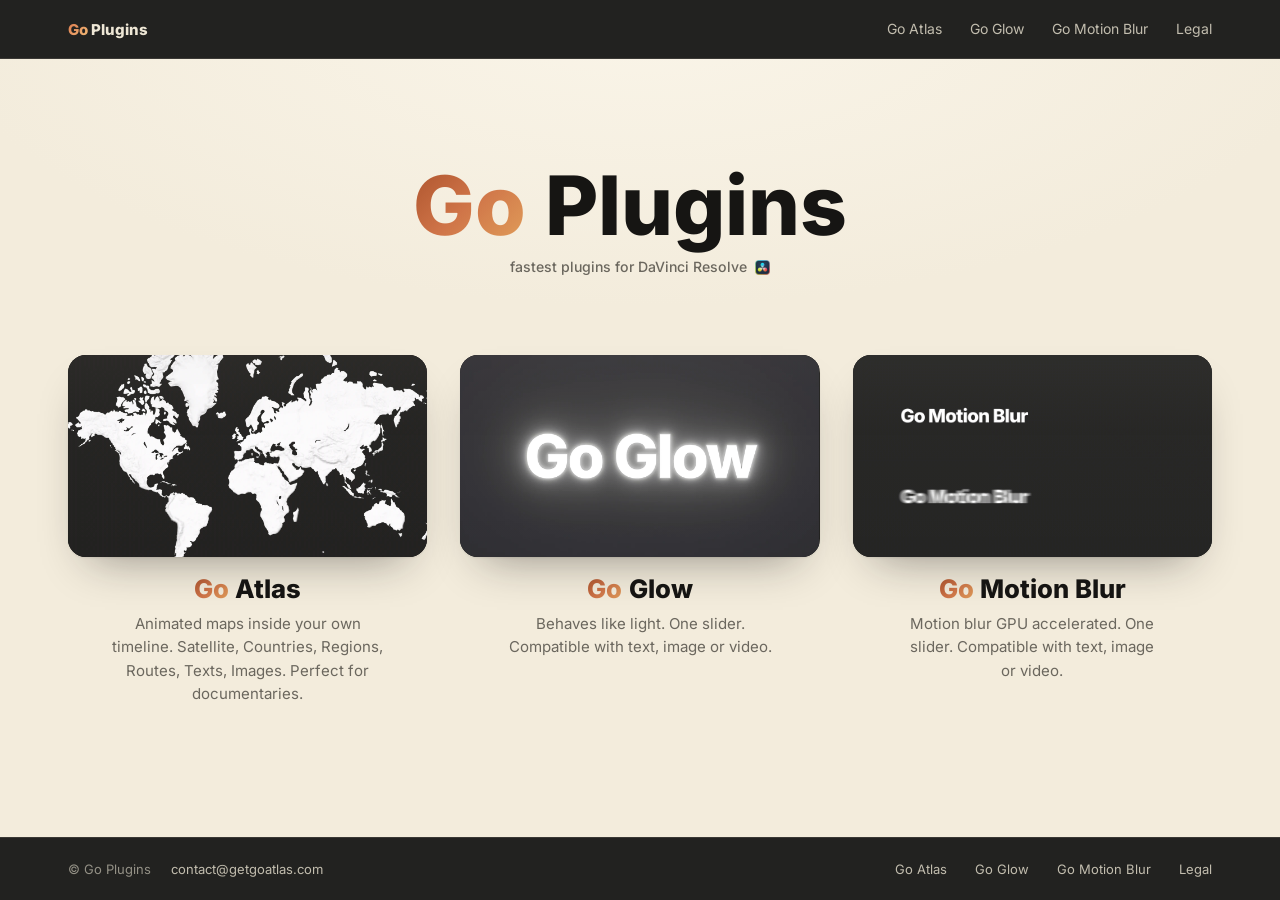
==== commit c78ece49: "chore(site): sync landing page from the plugin repository" ====
--- a/index.html
+++ b/index.html
@@ -50,7 +50,7 @@
                             </video>
                         </div>
                         <h2><span class="go-mark">Go</span> Atlas</h2>
-                        <p>Animated maps inside your own timeline. Satellite, Contries, Regions, Routes, Texts, Images. Perfect for documentaries</p>
+                        <p>Animated maps inside your own timeline. Satellite, Countries, Regions, Routes, Texts, Images. Perfect for documentaries.</p>
                     </a>
                 </article>
 
@@ -62,7 +62,7 @@
                             </video>
                         </div>
                         <h2><span class="go-mark">Go</span> Glow</h2>
-                        <p>Behaves like light. One slider. compatible with text, image or video.</p>
+                        <p>Behaves like light. One slider. Compatible with text, image or video.</p>
                     </a>
                 </article>
 
@@ -74,7 +74,7 @@
                             </video>
                         </div>
                         <h2><span class="go-mark">Go</span> Motion Blur</h2>
-                        <p>Motion blur GPU accelerated. One slider.comptaible with text, image or video.</p>
+                        <p>Motion blur GPU accelerated. One slider. Compatible with text, image or video.</p>
                     </a>
                 </article>
 
--- a/shared/css/site.css
+++ b/shared/css/site.css
@@ -6,7 +6,7 @@
     font-family: 'Inter';
     font-style: normal;
     font-weight: 400 900;
-    font-display: swap;
+    font-display: block;
     src: url(../fonts/inter-latin.woff2) format('woff2');
     unicode-range: U+0000-00FF, U+0131, U+0152-0153, U+02BB-02BC, U+02C6, U+02DA, U+02DC, U+0304, U+0308, U+0329, U+2000-206F, U+20AC, U+2122, U+2191, U+2193, U+2212, U+2215, U+FEFF, U+FFFD;
 }
@@ -14,7 +14,7 @@
     font-family: 'Inter';
     font-style: normal;
     font-weight: 400 900;
-    font-display: swap;
+    font-display: block;
     src: url(../fonts/inter-latin-ext.woff2) format('woff2');
     unicode-range: U+0100-02BA, U+02BD-02C5, U+02C7-02CC, U+02CE-02D7, U+02DD-02FF, U+0304, U+0308, U+0329, U+1D00-1DBF, U+1E00-1E9F, U+1EF2-1EFF, U+2020, U+20A0-20AB, U+20AD-20C0, U+2113, U+2C60-2C7F, U+A720-A7FF;
 }
@@ -126,12 +126,13 @@
     aspect-ratio: 16 / 9;
     border-radius: 18px;
     box-shadow: 0 1px 2px rgba(22, 21, 19, 0.08), 0 22px 44px -22px rgba(22, 21, 19, 0.45);
-    transition: transform 0.5s cubic-bezier(0.2, 0.7, 0.2, 1), box-shadow 0.5s ease;
+    transition: filter 0.3s ease;
 }
-.piece a:hover .piece-media { transform: translateY(-6px); box-shadow: 0 2px 4px rgba(22, 21, 19, 0.1), 0 34px 60px -24px rgba(22, 21, 19, 0.55); }
+/* THE CARDS DO NOT MOVE OR GROW UNDER THE POINTER. Arriving here from another page leaves the pointer over one of them, and a moment
+   after load that card rose and swelled while its neighbours stayed put. The card lightens instead. */
+.piece a:hover .piece-media { filter: brightness(1.12); }
 .piece-media video { mix-blend-mode: screen; }
-.piece-media img, .piece-media video { display: block; width: 100%; height: 100%; object-fit: cover; transition: transform 0.9s cubic-bezier(0.2, 0.7, 0.2, 1); }
-.piece a:hover .piece-media img, .piece a:hover .piece-media video { transform: scale(1.03); }
+.piece-media img, .piece-media video { display: block; width: 100%; height: 100%; object-fit: cover; }
 .piece h2 { font-size: clamp(1.35rem, 2vw, 1.75rem); font-weight: 800; letter-spacing: 0; }
 .piece p { color: var(--muted); font-size: 15px; line-height: 1.55; max-width: 32ch; margin-top: calc(-1 * clamp(4px, 1vh, 10px)); }
 /* A large screen gets larger cards instead of wider margins. */
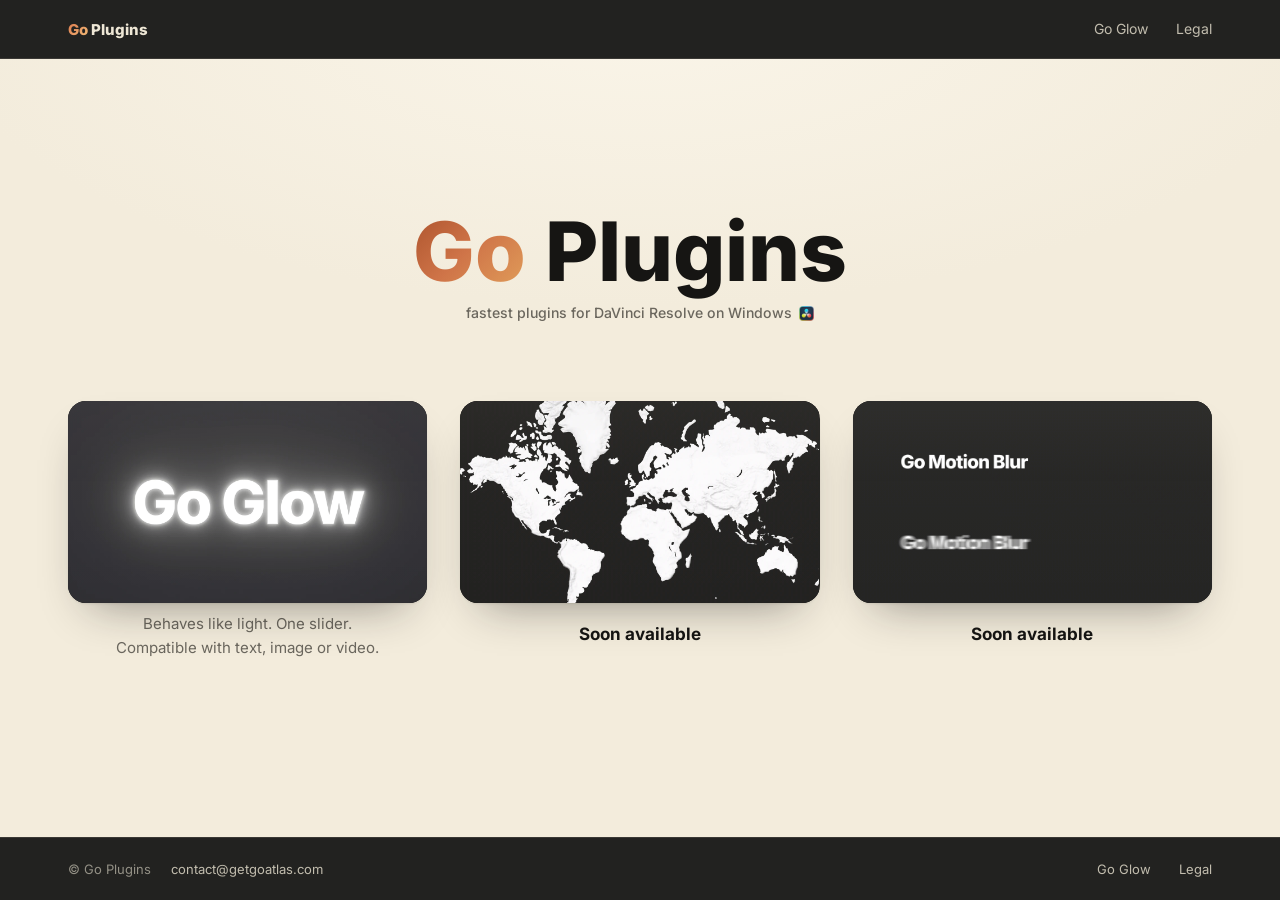
==== commit d11690f1: "chore(site): sync landing page from the plugin repository" ====
--- a/index.html
+++ b/index.html
@@ -23,9 +23,7 @@
         <div class="gp-in">
             <a href="index.html" class="gp-brand"><span class="go-mark">Go</span> Plugins</a>
             <nav class="gp-links" aria-label="Primary">
-                <a href="go-atlas/index.html">Go Atlas</a>
                 <a href="go-glow/index.html">Go Glow</a>
-                <a href="go-motion-blur/index.html">Go Motion Blur</a>
                 <a href="go-atlas/documents/legal.html">Legal</a>
             </nav>
         </div>
@@ -35,24 +33,12 @@
         <section class="hero">
             <div class="wrap hero-stack">
                 <h1><span class="go-mark">Go</span> Plugins</h1>
-                <p class="hero-sub">fastest plugins for DaVinci&nbsp;Resolve<img class="hero-sub-logo" src="shared/img/davinci-resolve.png" alt="DaVinci Resolve logo" width="80" height="80"></p>
+                <p class="hero-sub">fastest plugins for DaVinci&nbsp;Resolve on&nbsp;Windows<img class="hero-sub-logo" src="shared/img/davinci-resolve.png" alt="DaVinci Resolve logo" width="80" height="80"></p>
             </div>
         </section>
 
         <section aria-label="Plugins">
             <div class="wrap lineup">
-
-                <article class="piece">
-                    <a href="go-atlas/index.html">
-                        <div class="piece-media">
-                            <video autoplay muted loop playsinline poster="media/go-atlas-map-poster.webp" width="1280" height="720" aria-label="The world map, turning and tilting, drawn by Go Atlas">
-                                <source src="media/go-atlas-map.mp4" type="video/mp4">
-                            </video>
-                        </div>
-                        <h2><span class="go-mark">Go</span> Atlas</h2>
-                        <p>Animated maps inside your own timeline. Satellite, Countries, Regions, Routes, Texts, Images. Perfect for documentaries.</p>
-                    </a>
-                </article>
 
                 <article class="piece">
                     <a href="go-glow/index.html">
@@ -61,20 +47,30 @@
                                 <source src="go-glow/media/glow-animation.mp4" type="video/mp4">
                             </video>
                         </div>
-                        <h2><span class="go-mark">Go</span> Glow</h2>
+                        <h2 class="sr-only"><span class="go-mark">Go</span> Glow</h2>
                         <p>Behaves like light. One slider. Compatible with text, image or video.</p>
                     </a>
                 </article>
 
                 <article class="piece">
-                    <a href="go-motion-blur/index.html">
+                    <a>
+                        <div class="piece-media">
+                            <video autoplay muted loop playsinline poster="media/go-atlas-map-poster.webp" width="1280" height="720" aria-label="The world map, turning and tilting, drawn by Go Atlas">
+                                <source src="media/go-atlas-map.mp4" type="video/mp4">
+                            </video>
+                        </div>
+                        <p class="piece-soon">Soon available</p>
+                    </a>
+                </article>
+
+                <article class="piece">
+                    <a>
                         <div class="piece-media">
                             <video autoplay muted loop playsinline poster="go-motion-blur/media/motion-demo-poster.webp" width="1920" height="1080" aria-label="The title Go Motion Blur sliding back and forth twice: the first copy is untouched, the second is smeared along its motion by Go Motion Blur">
                                 <source src="go-motion-blur/media/motion-demo.mp4" type="video/mp4">
                             </video>
                         </div>
-                        <h2><span class="go-mark">Go</span> Motion Blur</h2>
-                        <p>Motion blur GPU accelerated. One slider. Compatible with text, image or video.</p>
+                        <p class="piece-soon">Soon available</p>
                     </a>
                 </article>
 
@@ -89,9 +85,7 @@
                 <a href="mailto:contact@getgoatlas.com">contact@getgoatlas.com</a>
             </div>
             <nav class="gp-links" aria-label="Footer">
-                <a href="go-atlas/index.html">Go Atlas</a>
                 <a href="go-glow/index.html">Go Glow</a>
-                <a href="go-motion-blur/index.html">Go Motion Blur</a>
                 <a href="go-atlas/documents/legal.html">Legal</a>
             </nav>
         </div>
--- a/shared/css/site.css
+++ b/shared/css/site.css
@@ -130,11 +130,12 @@
 }
 /* THE CARDS DO NOT MOVE OR GROW UNDER THE POINTER. Arriving here from another page leaves the pointer over one of them, and a moment
    after load that card rose and swelled while its neighbours stayed put. The card lightens instead. */
-.piece a:hover .piece-media { filter: brightness(1.12); }
+.piece a[href]:hover .piece-media { filter: brightness(1.12); }
 .piece-media video { mix-blend-mode: screen; }
 .piece-media img, .piece-media video { display: block; width: 100%; height: 100%; object-fit: cover; }
 .piece h2 { font-size: clamp(1.35rem, 2vw, 1.75rem); font-weight: 800; letter-spacing: 0; }
 .piece p { color: var(--muted); font-size: 15px; line-height: 1.55; max-width: 32ch; margin-top: calc(-1 * clamp(4px, 1vh, 10px)); }
+.piece .piece-soon { margin-top: 0; color: var(--ink); font-size: 17px; font-weight: 700; }
 /* A large screen gets larger cards instead of wider margins. */
 @media (min-width: 1600px) and (min-height: 900px) {
     .hub .wrap { max-width: 1480px; }
